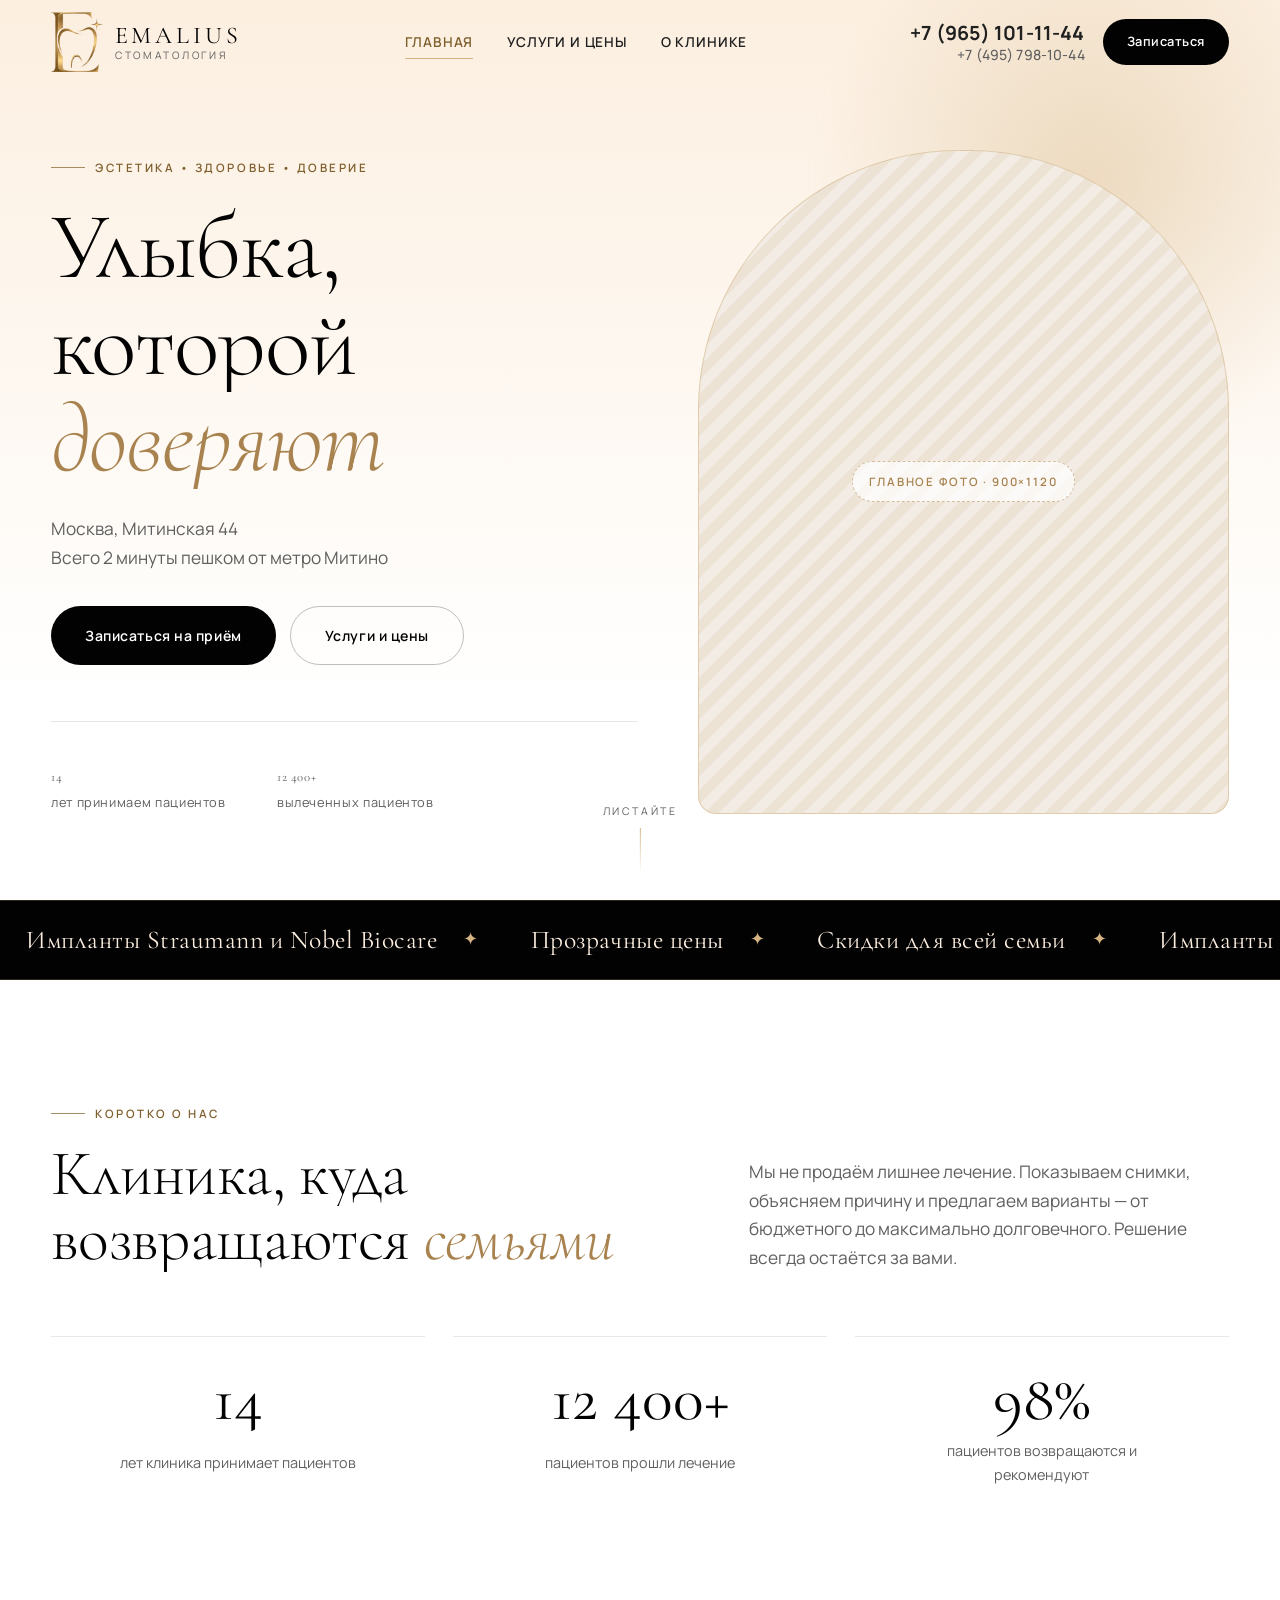
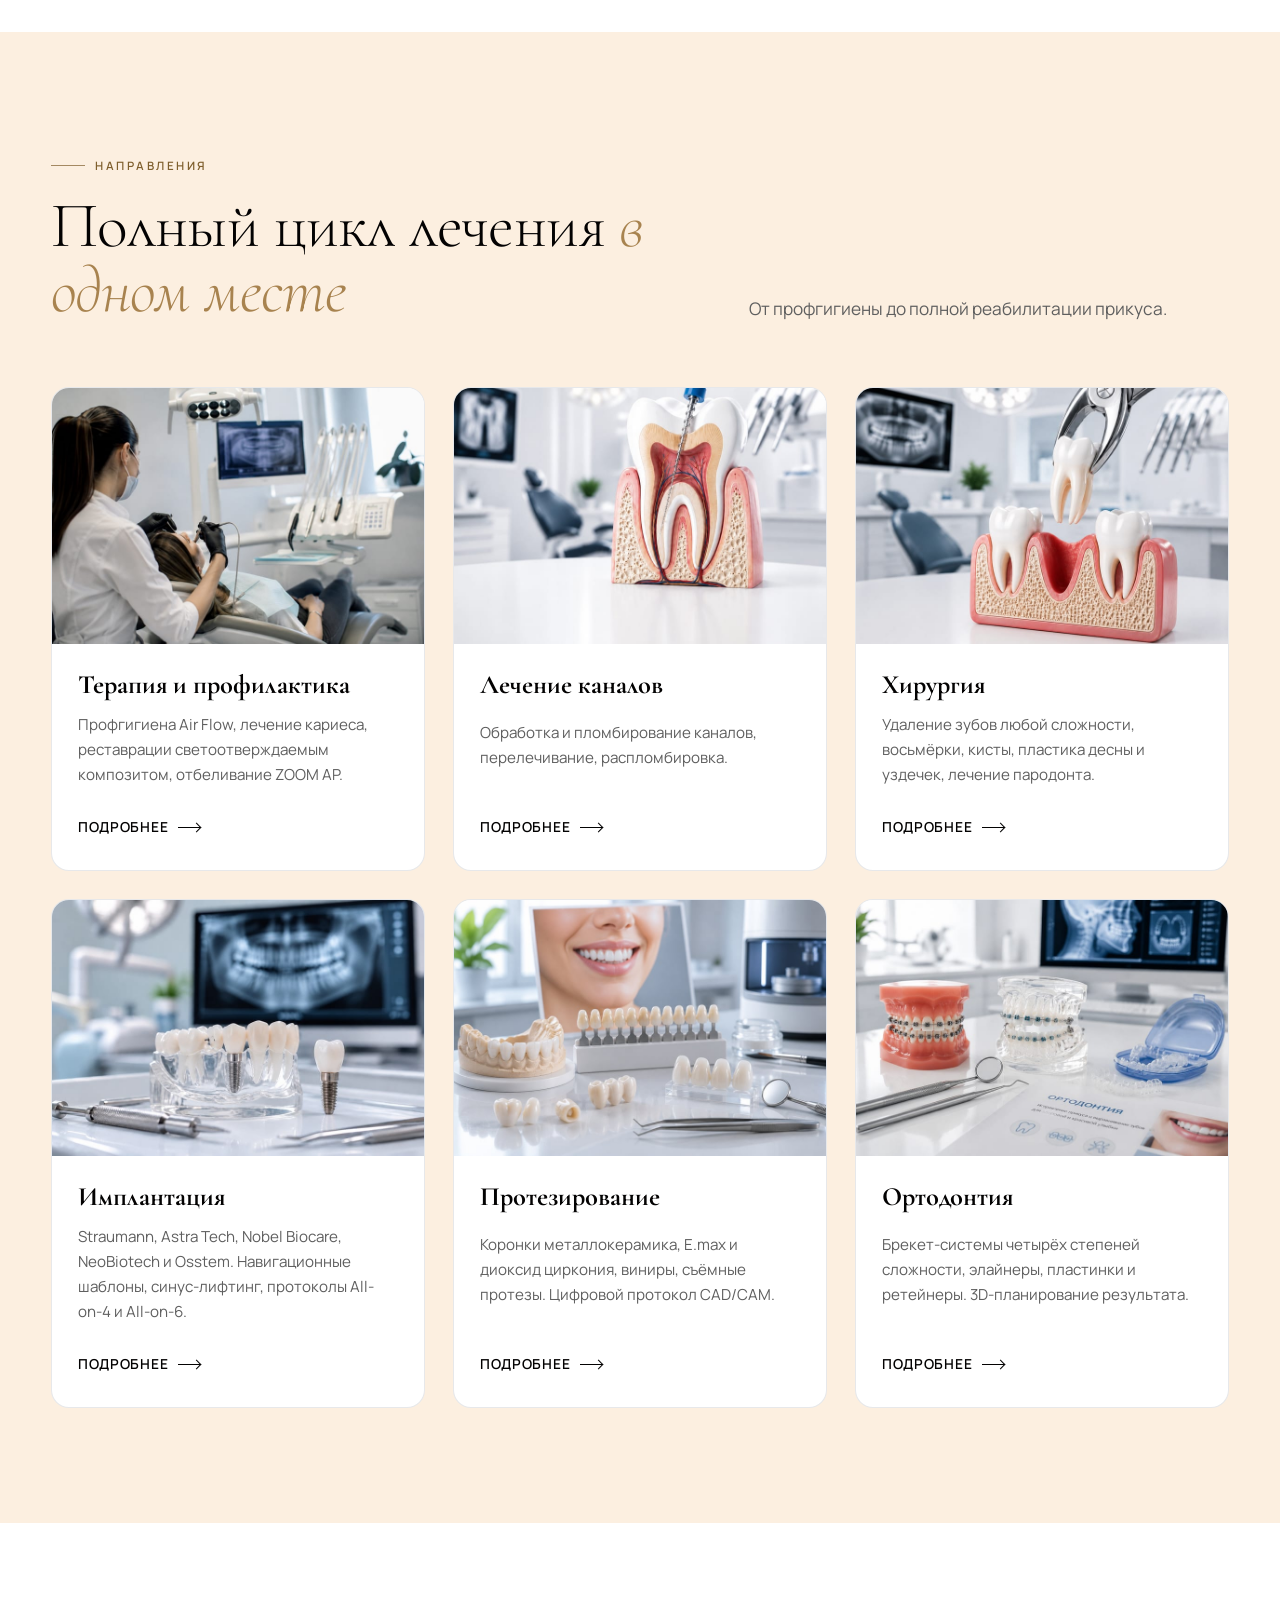
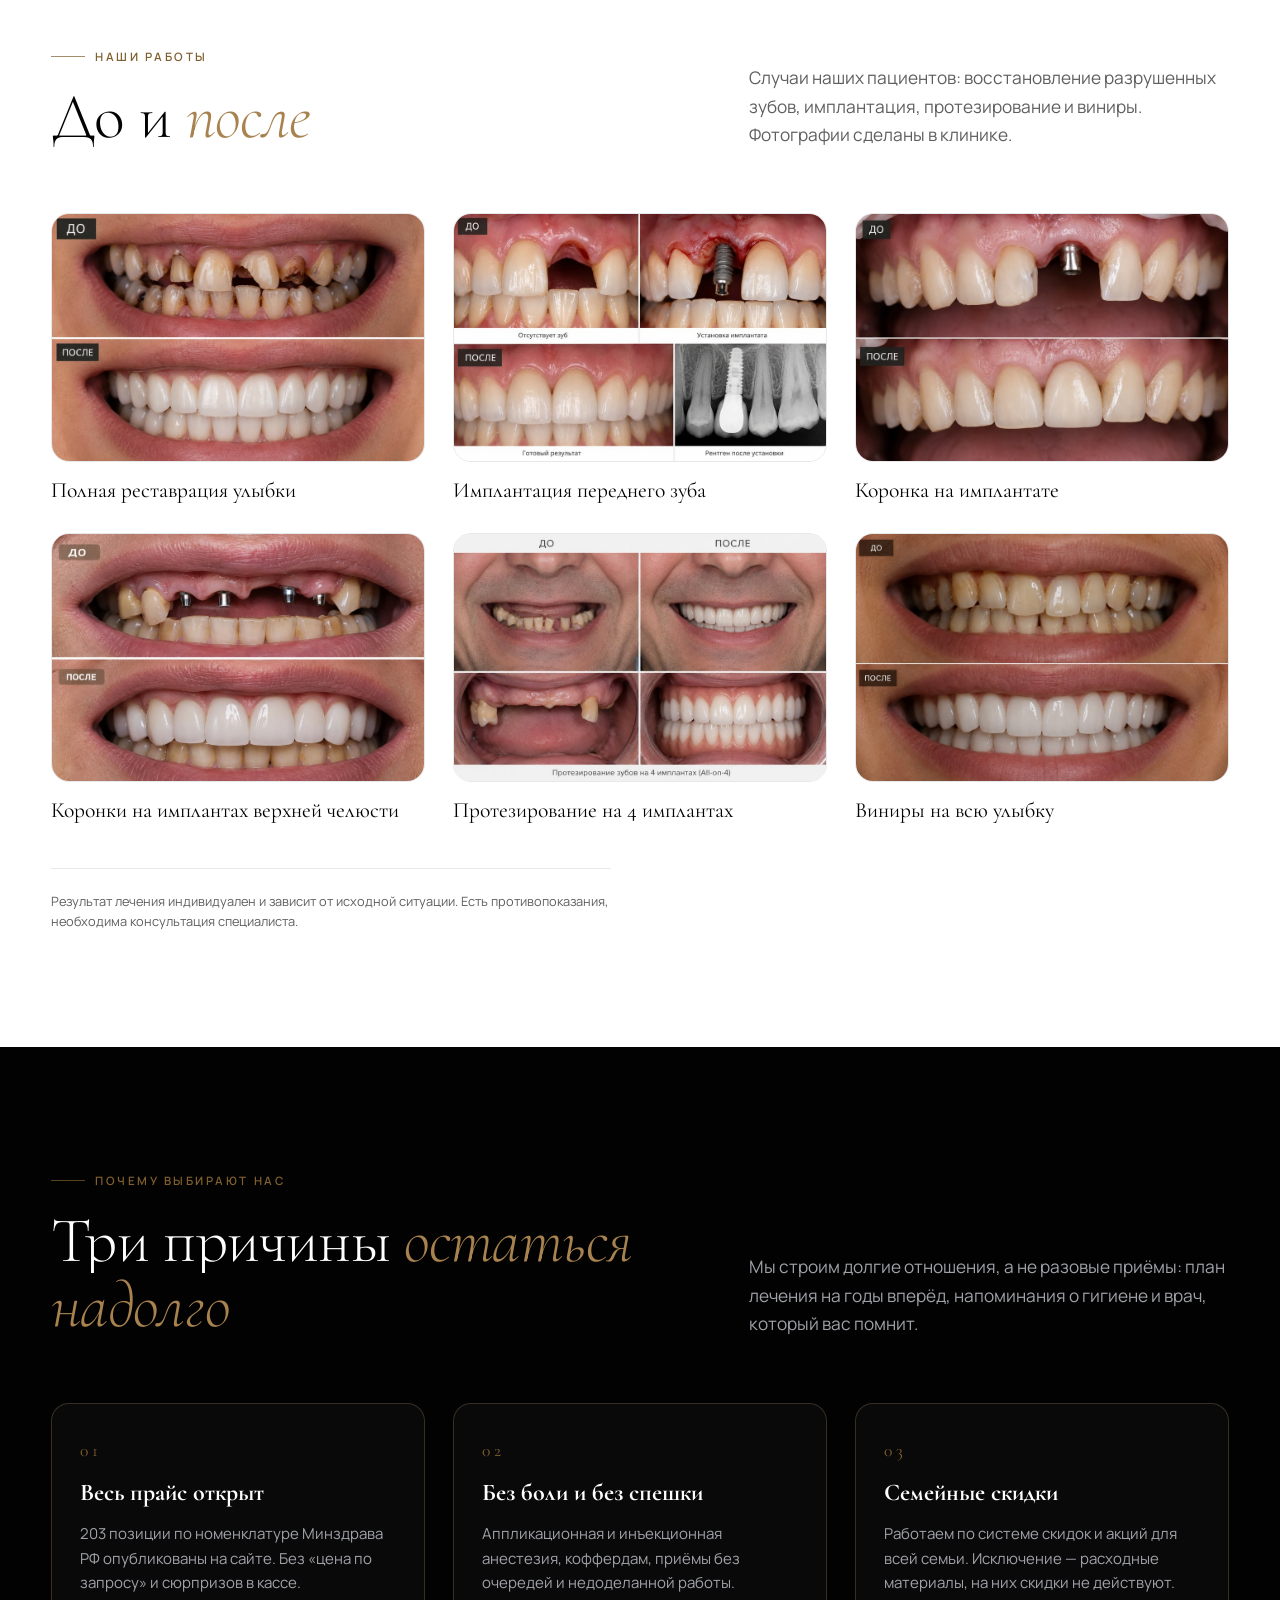
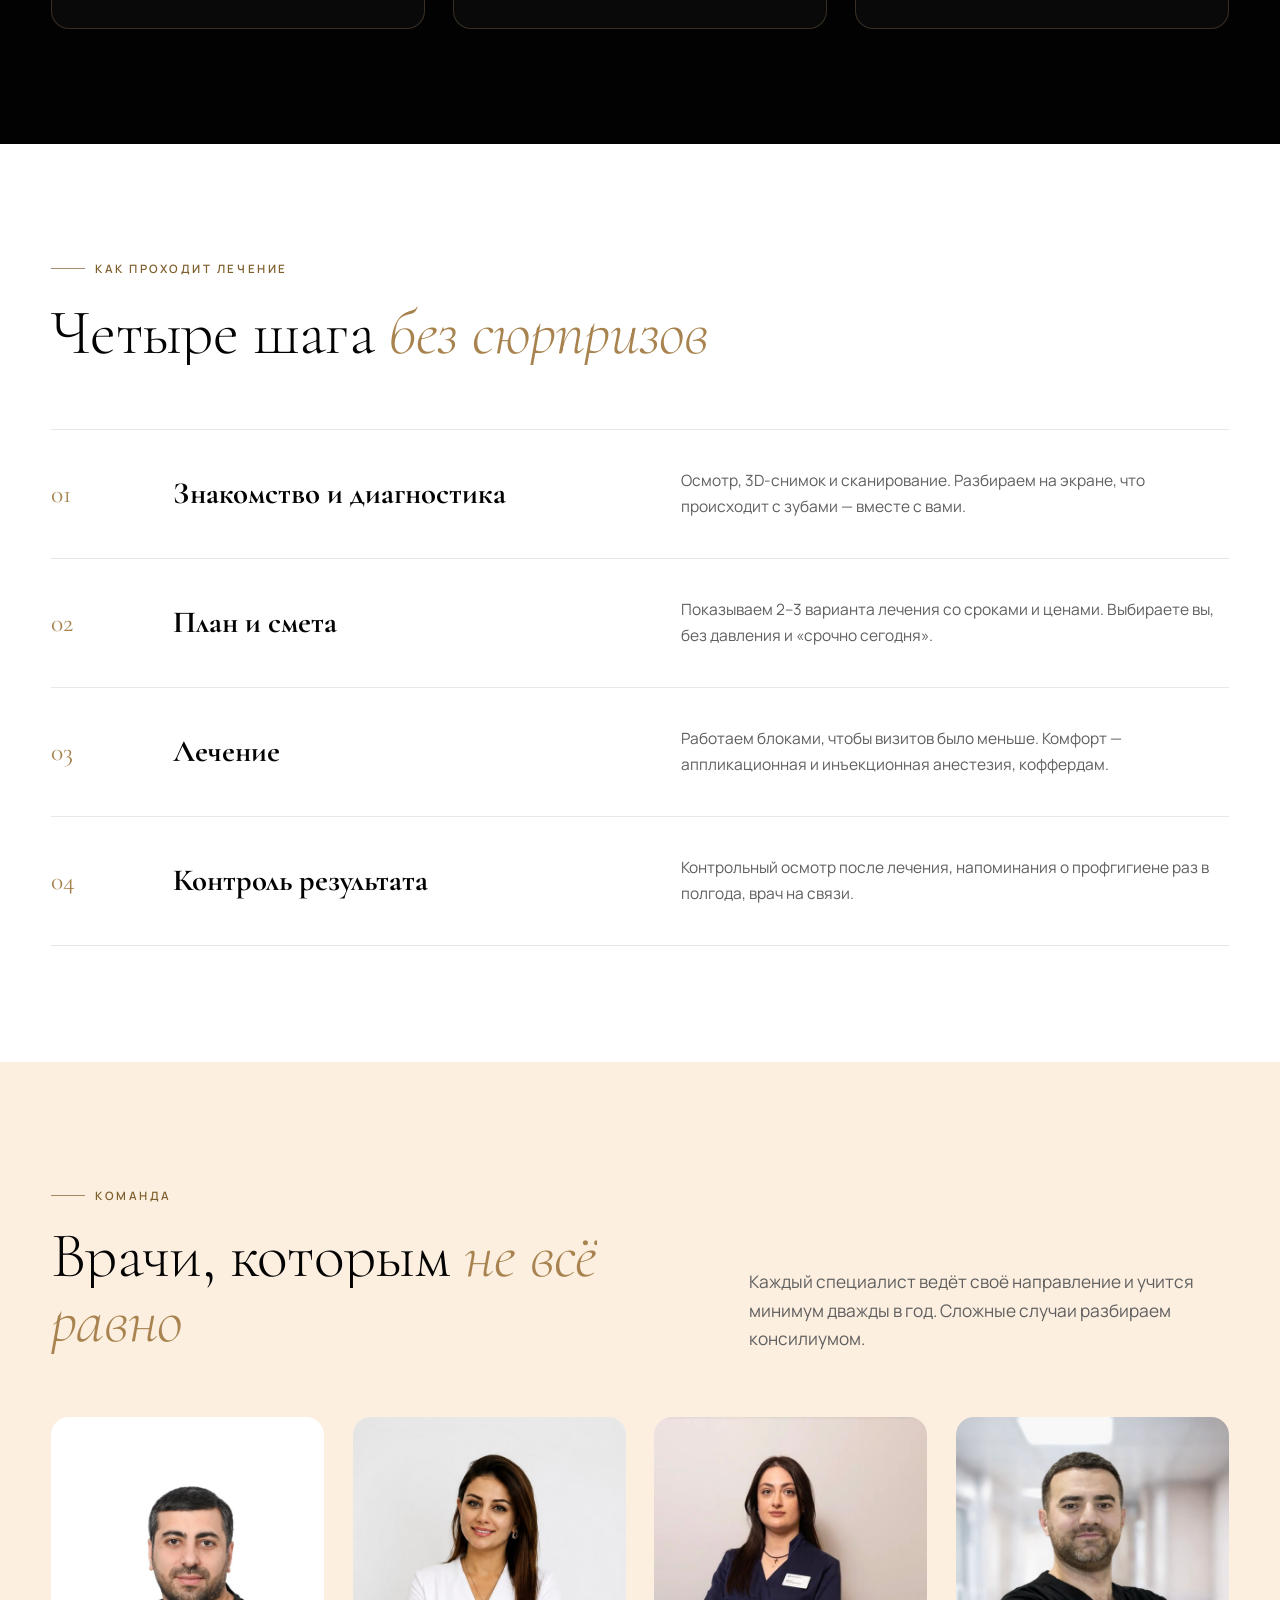
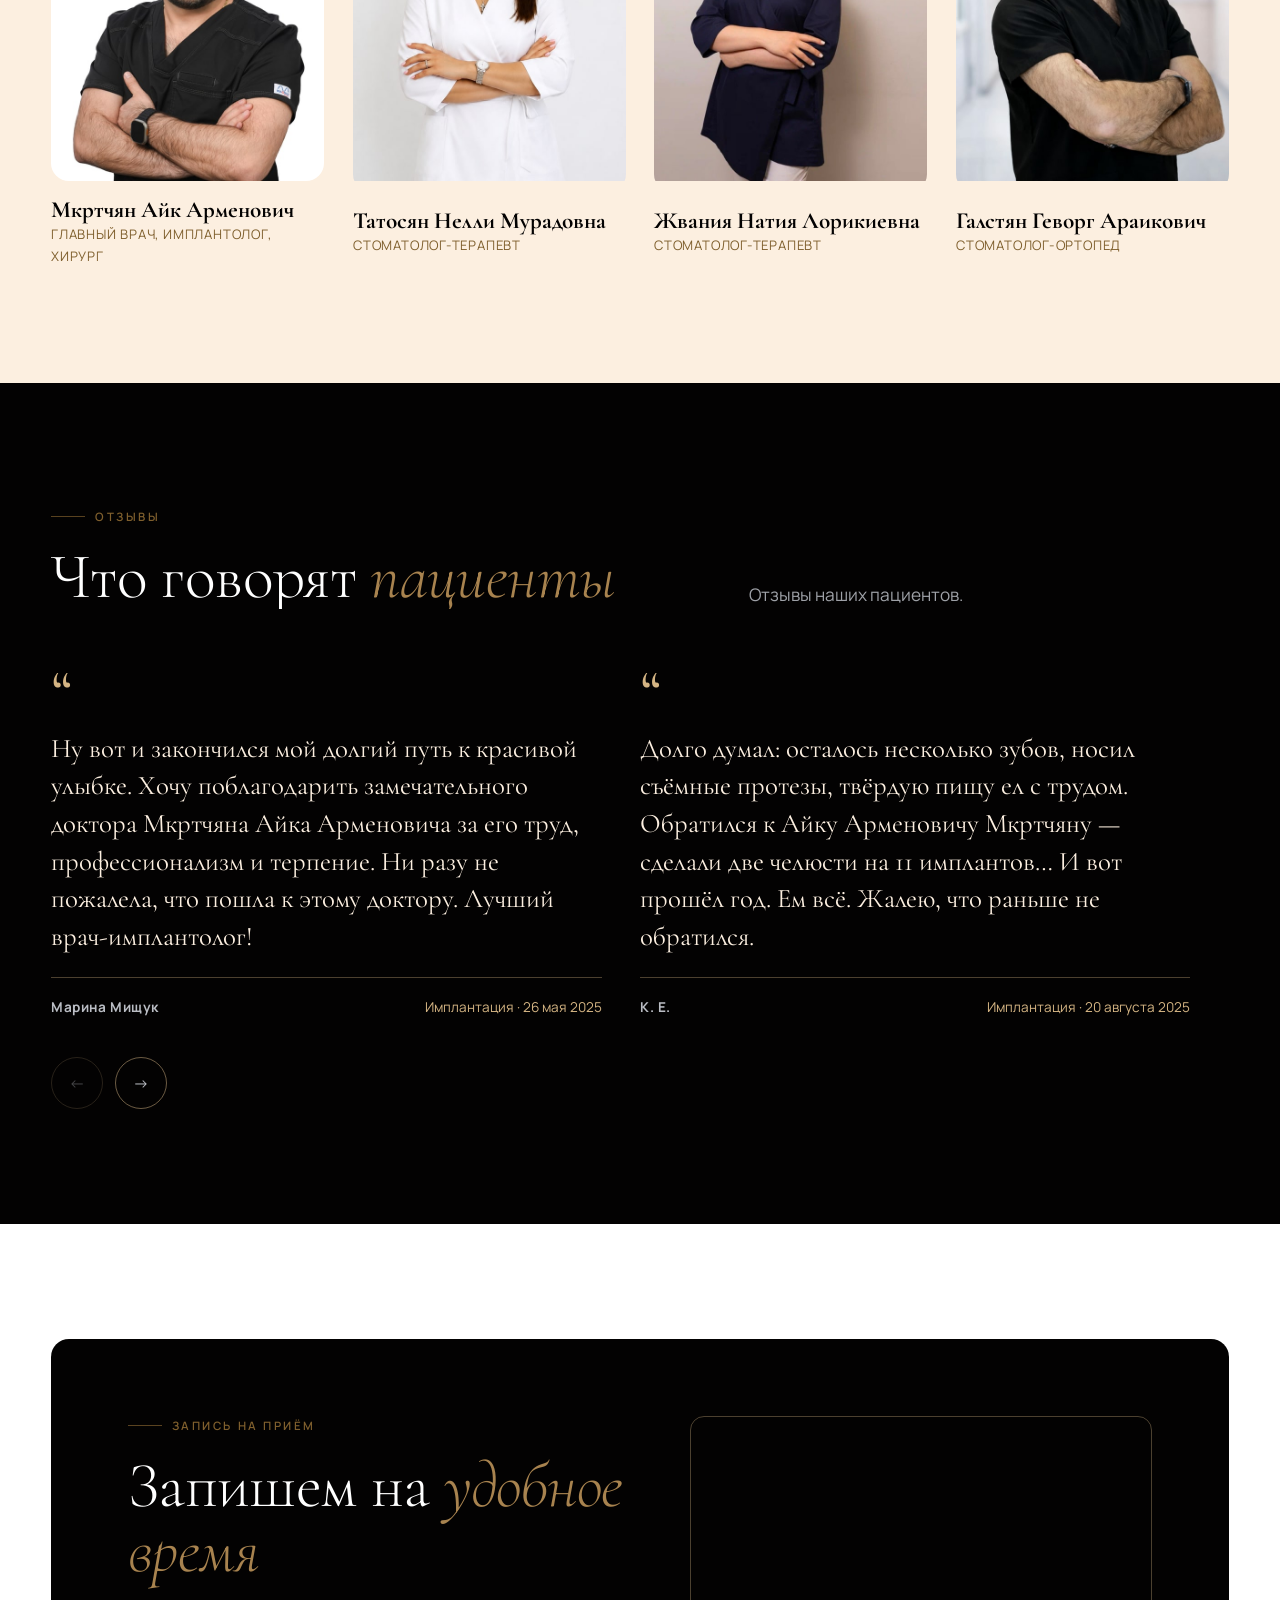
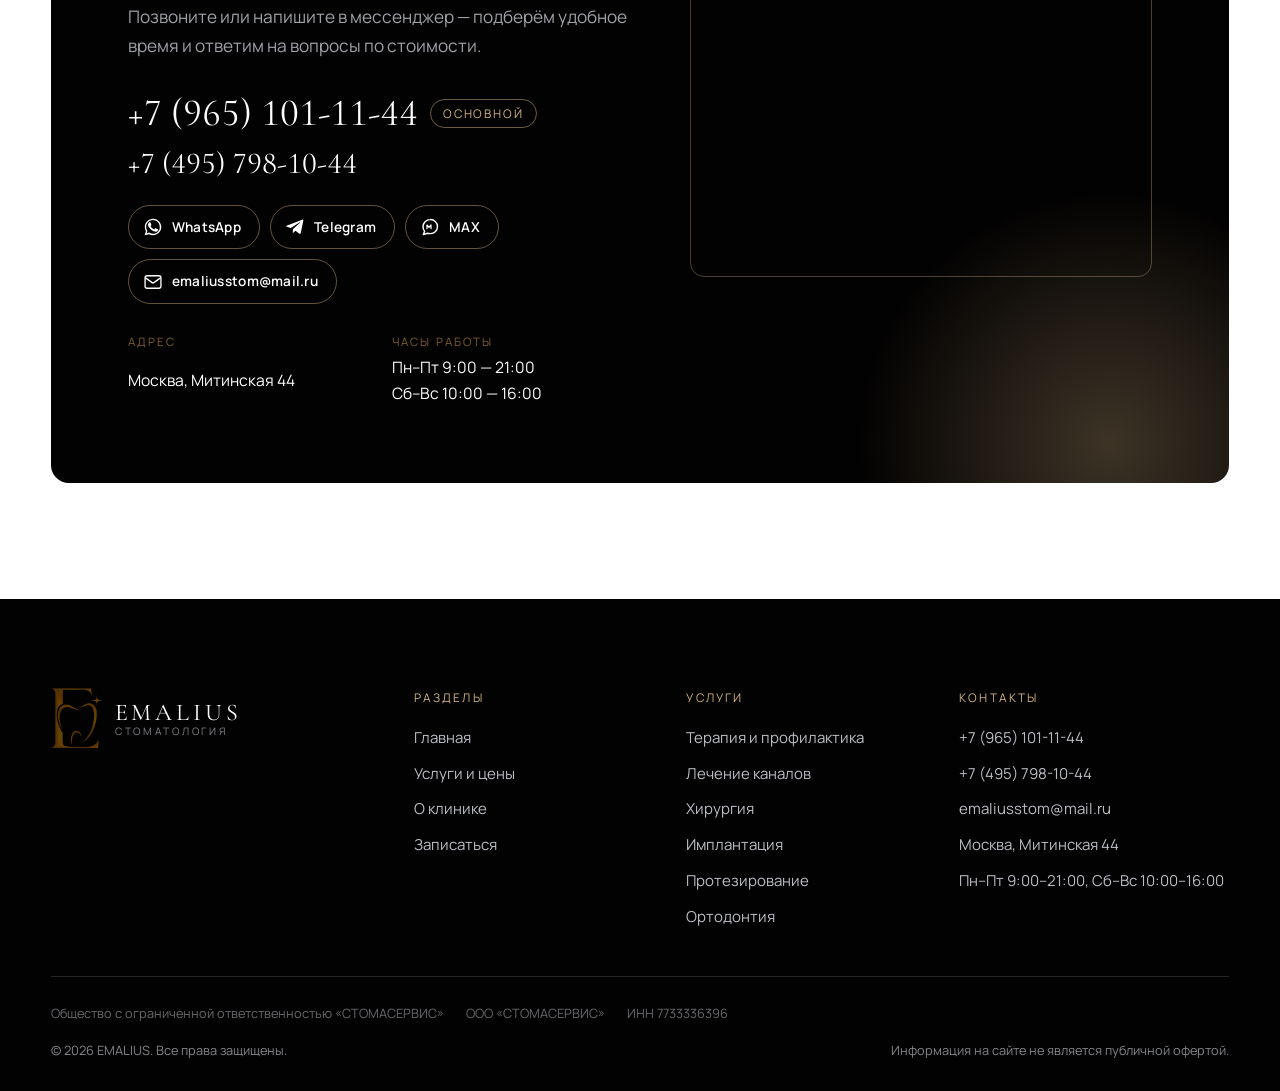
==== index.html @ 1e19e0cd "Адреса без .html, локальный запуск сохранён Co-Authored-By: Claude Opus 5 (1M context) <noreply@anth" ====
<!DOCTYPE html>
<html lang="ru">
  <head>
    <meta charset="UTF-8" />
    <meta name="viewport" content="width=device-width, initial-scale=1" />
    <title>EMALIUS — стоматология в Москве | лечение, имплантация, брекеты</title>
    <meta
      name="description"
      content="EMALIUS (Эмалиус) — стоматология полного цикла в Москве: лечение кариеса и каналов, имплантация Straumann, Astra Tech и Nobel Biocare, протезирование, брекеты и элайнеры. Фиксированная смета. Запись по телефону +7 (965) 101-11-44."
    />
    <link rel="canonical" href="https://emalius.com/" />
    <meta name="robots" content="index, follow, max-image-preview:large" />

    <meta property="og:type" content="website" />
    <meta property="og:site_name" content="EMALIUS" />
    <meta property="og:title" content="EMALIUS — стоматология в Москве" />
    <meta
      property="og:description"
      content="Стоматология полного цикла: лечение зубов, имплантация, протезирование, брекеты и элайнеры. Прозрачный прайс и фиксированная смета."
    />
    <meta property="og:url" content="https://emalius.com/" />
    <meta property="og:image" content="https://emalius.com/assets/img/og-cover.jpg" />
    <meta property="og:locale" content="ru_RU" />
    <meta name="twitter:card" content="summary_large_image" />

    <link rel="icon" type="image/png" sizes="32x32" href="assets/img/favicon-32.png" />
    <link rel="icon" type="image/png" sizes="512x512" href="assets/img/favicon-512.png" />
    <link rel="apple-touch-icon" href="assets/img/apple-touch-icon.png" />
    <link rel="preconnect" href="https://fonts.googleapis.com" />
    <link rel="preconnect" href="https://fonts.gstatic.com" crossorigin />
    <link
      href="https://fonts.googleapis.com/css2?family=Cormorant+Garamond:ital,wght@0,300;0,400;0,500;1,300;1,400&family=Manrope:wght@400;500;600;700;800&display=swap"
      rel="stylesheet"
    />
    <link rel="stylesheet" href="assets/css/style.css" />

    <!-- Микроразметка организации: помогает Google показать бренд,
         адрес, телефон и часы работы прямо в выдаче -->
    <script type="application/ld+json">
      {
        "@context": "https://schema.org",
        "@type": "Dentist",
        "@id": "https://emalius.com/#clinic",
        "name": "EMALIUS",
        "legalName": "Общество с ограниченной ответственностью \"СТОМАСЕРВИС\"",
        "taxID": "7733336396",
        "alternateName": [
          "Эмалиус",
          "Emalius",
          "Стоматология Эмалиус",
          "EMALIUS стоматология",
          "Эмалиус на Митинской"
        ],
        "description": "Стоматология полного цикла в Москве: терапия и профилактика, лечение каналов, хирургия, имплантация, протезирование и ортодонтия.",
        "url": "https://emalius.com/",
        "logo": "https://emalius.com/assets/img/logo.png",
        "image": "https://emalius.com/assets/img/og-cover.jpg",
        "telephone": ["+79651011144", "+74957981044"],
        "email": "emaliusstom@mail.ru",
        "priceRange": "₽₽",
        "currenciesAccepted": "RUB",
        "paymentAccepted": "Наличные, банковская карта, рассрочка",
        "address": {
          "@type": "PostalAddress",
          "streetAddress": "Митинская улица, 44",
          "addressLocality": "Москва",
          "postalCode": "125430",
          "addressCountry": "RU"
        },
        "geo": {
          "@type": "GeoCoordinates",
          "latitude": "55.848617",
          "longitude": "37.357344"
        },
        "openingHoursSpecification": [
          {
            "@type": "OpeningHoursSpecification",
            "dayOfWeek": ["Monday", "Tuesday", "Wednesday", "Thursday", "Friday"],
            "opens": "09:00",
            "closes": "21:00"
          },
          {
            "@type": "OpeningHoursSpecification",
            "dayOfWeek": ["Saturday", "Sunday"],
            "opens": "10:00",
            "closes": "16:00"
          }
        ],
        "medicalSpecialty": "Dentistry",
        "availableService": [
          { "@type": "MedicalProcedure", "name": "Профессиональная гигиена и отбеливание ZOOM AP" },
          { "@type": "MedicalProcedure", "name": "Лечение кариеса и реставрация зубов" },
          { "@type": "MedicalProcedure", "name": "Лечение и перелечивание каналов" },
          { "@type": "MedicalProcedure", "name": "Удаление зубов и хирургия полости рта" },
          { "@type": "MedicalProcedure", "name": "Имплантация зубов, All-on-4 и All-on-6" },
          { "@type": "MedicalProcedure", "name": "Протезирование: коронки, виниры, съёмные протезы" },
          { "@type": "MedicalProcedure", "name": "Брекет-системы и элайнеры" }
        ]
      }
    </script>

    <script type="application/ld+json">
      {
        "@context": "https://schema.org",
        "@type": "WebSite",
        "@id": "https://emalius.com/#website",
        "url": "https://emalius.com/",
        "name": "EMALIUS",
        "inLanguage": "ru-RU",
        "publisher": { "@id": "https://emalius.com/#clinic" }
      }
    </script>
  </head>

  <body data-page="home">
    <!-- ЗАНАВЕС ПРИ ЗАГРУЗКЕ -->
    <div class="curtain">
      <!-- ПЛЕЙСХОЛДЕР: название клиники -->
      <div class="curtain__logo">
        <img src="assets/img/logo-mark.png" alt="" width="394" height="459" />
        <span data-field="clinic-name">EMALIUS</span>
      </div>
    </div>

    <!-- ================= ШАПКА ================= -->
    <header class="header">
      <div class="container header__inner">
        <a href="./" class="logo" aria-label="EMALIUS — стоматология, на главную">
          <span class="logo__mark"><img src="assets/img/logo-mark.png" alt="" width="394" height="420" /></span>
          <span class="logo__text">
            <span class="logo__name" data-field="clinic-name">EMALIUS</span>
            <span class="logo__sub">стоматология</span>
          </span>
        </a>

        <nav class="nav">
          <a class="nav__link" data-nav="home" href="./">Главная</a>
          <a class="nav__link" data-nav="services" href="services">Услуги и цены</a>
          <a class="nav__link" data-nav="contacts" href="contacts">О клинике</a>
        </nav>

        <div class="header__side">
          <!-- ПЛЕЙСХОЛДЕР: телефон -->
          <div class="header__phones">
            <a class="header__phone" data-field="phone" href="tel:+79651011144">+7 (965) 101-11-44</a>
            <a class="header__phone header__phone--second" data-field="phone-2" href="tel:+74957981044">+7 (495) 798-10-44</a>
          </div>
          <a class="btn btn--sm header__cta" href="#zapis">Записаться</a>
          <button class="burger" aria-label="Меню" aria-expanded="false">
            <span></span><span></span><span></span>
          </button>
        </div>
      </div>
    </header>

    <!-- ================= МОБИЛЬНОЕ МЕНЮ ================= -->
    <div class="menu">
      <ul class="menu__list">
        <li class="menu__item"><a class="menu__link" href="./">Главная</a></li>
        <li class="menu__item"><a class="menu__link" href="services">Услуги и цены</a></li>
        <li class="menu__item"><a class="menu__link" href="contacts">О клинике</a></li>
      </ul>
      <div class="menu__foot">
        <a class="btn btn--gold menu__cta" href="#zapis">Записаться на приём</a>
        <a data-field="phone" href="tel:+79651011144">+7 (965) 101-11-44</a>
        <a data-field="phone-2" href="tel:+74957981044">+7 (495) 798-10-44</a>
        <span data-field="address">Москва, Митинская 44</span>
        <span data-field="hours">Пн–Пт 9:00–21:00, Сб–Вс 10:00–16:00</span>
      </div>
    </div>

    <main>
      <!-- ================= HERO ================= -->
      <section class="hero">
        <div class="hero__glow" data-parallax="0.06"></div>
        <div class="container hero__grid">
          <div class="hero__content">
            <span class="eyebrow" data-anim="up">Эстетика • Здоровье • Доверие</span>

            <h1 class="display d-1 hero__title" data-anim="up" data-split>
              Улыбка, которой <em>доверяют</em>
            </h1>

            <p class="lead" data-anim="up" style="--delay: 0.12s">
              Москва, Митинская 44<br />
              Всего 2 минуты пешком от метро Митино
            </p>

            <div class="hero__actions" data-anim="up" style="--delay: 0.2s">
              <a class="btn" href="#zapis">Записаться на приём</a>
              <a class="btn btn--ghost" href="services">Услуги и цены</a>
            </div>

            <!-- ПЛЕЙСХОЛДЕРЫ: цифры не подтверждены клиникой, заменить на реальные -->
            <div class="hero__facts" data-anim="up" style="--delay: 0.28s">
              <div class="hero__fact">
                <b><span data-field="stat-years" data-count="14">0</span></b>
                <span>лет принимаем пациентов</span>
              </div>
              <div class="hero__fact">
                <b><span data-field="stat-patients" data-count="12400" data-count-suffix="+">0</span></b>
                <span>вылеченных пациентов</span>
              </div>
            </div>
          </div>

          <div class="hero__media" data-anim="zoom" style="--delay: 0.15s">
            <!-- ПЛЕЙСХОЛДЕР: главное фото (интерьер клиники / врач) -->
            <div class="ph" data-ph="Главное фото · 900×1120"></div>

          </div>
        </div>

        <span class="scroll-hint">листайте</span>
      </section>

      <!-- ================= БЕГУЩАЯ СТРОКА ================= -->
      <div class="marquee" aria-hidden="true">
        <div class="marquee__track">
          <span class="marquee__item">Импланты Straumann и Nobel Biocare</span>
          <span class="marquee__item">Прозрачные цены</span>
          <span class="marquee__item">Скидки для всей семьи</span>
          <span class="marquee__item">Импланты Straumann и Nobel Biocare</span>
          <span class="marquee__item">Прозрачные цены</span>
          <span class="marquee__item">Скидки для всей семьи</span>
        </div>
      </div>

      <!-- ================= О КЛИНИКЕ КОРОТКО ================= -->
      <section class="section">
        <div class="container">
          <div class="section__head section__head--split">
            <div>
              <span class="eyebrow" data-anim="up">Коротко о нас</span>
              <h2 class="display d-2" data-anim="up" data-split style="margin-top: 18px">
                Клиника, куда возвращаются <em>семьями</em>
              </h2>
            </div>
            <p class="lead" data-anim="up" style="--delay: 0.1s">
              Мы не продаём лишнее лечение. Показываем снимки, объясняем причину
              и предлагаем варианты — от бюджетного до максимально долговечного.
              Решение всегда остаётся за вами.
            </p>
          </div>

          <!-- ПЛЕЙСХОЛДЕРЫ: цифры не подтверждены клиникой, заменить на реальные -->

          <div class="grid grid--3 stats--center">
            <div class="stat" data-anim="up">
              <span class="stat__num"><span data-count="14">0</span></span>
              <span class="stat__label">лет клиника принимает пациентов</span>
            </div>
            <div class="stat" data-anim="up" style="--delay: 0.08s">
              <span class="stat__num"><span data-count="12400" data-count-suffix="+">0</span></span>
              <span class="stat__label">пациентов прошли лечение</span>
            </div>
            <div class="stat" data-anim="up" style="--delay: 0.16s">
              <span class="stat__num"><span data-count="98" data-count-suffix="%">0</span></span>
              <span class="stat__label">пациентов возвращаются и рекомендуют</span>
            </div>
          </div>
        </div>
      </section>

      <!-- ================= УСЛУГИ ================= -->
      <section class="section section--cream" id="uslugi">
        <div class="container">
          <div class="section__head section__head--split">
            <div>
              <span class="eyebrow" data-anim="up">Направления</span>
              <h2 class="display d-2" data-anim="up" data-split style="margin-top: 18px">
                Полный цикл лечения <em>в одном месте</em>
              </h2>
            </div>
            <p class="lead" data-anim="up">
              От профгигиены до полной реабилитации прикуса.
            </p>
          </div>

          <div class="grid grid--3">
            <!-- Карточка 1 -->
            <article class="card" data-anim="up">
              <div class="card__media">
                <!-- ПЛЕЙСХОЛДЕР: фото услуги -->
                <img src="assets/img/services/therapy-card.jpg" alt="Врач лечит зуб пациентке в кресле, на экране панорамный снимок" width="800" height="550" loading="lazy" />
              </div>
              <div class="card__body">
                <h3 class="card__title">Терапия и профилактика</h3>
                <p class="card__text">
                  Профгигиена Air Flow, лечение кариеса, реставрации
                  светоотверждаемым композитом, отбеливание ZOOM AP.
                </p>
                <div class="card__foot">
                  <a class="arrow-link" href="services#therapy">Подробнее <i></i></a>
                </div>
              </div>
            </article>

            <!-- Карточка 2 -->
            <article class="card" data-anim="up" style="--delay: 0.08s">
              <div class="card__media">
                <img src="assets/img/services/endo-card.jpg" alt="Эндодонтический инструмент в корневом канале зуба — модель в разрезе" width="800" height="550" loading="lazy" />
              </div>
              <div class="card__body">
                <h3 class="card__title">Лечение каналов</h3>
                <p class="card__text">
                  Обработка и пломбирование каналов,
                  перелечивание, распломбировка.
                </p>
                <div class="card__foot">
                  <a class="arrow-link" href="services#endo">Подробнее <i></i></a>
                </div>
              </div>
            </article>

            <!-- Карточка 3 -->
            <article class="card" data-anim="up" style="--delay: 0.16s">
              <div class="card__media">
                <img src="assets/img/services/surgery-card.jpg" alt="Удаление зуба щипцами — анатомическая модель челюсти" width="800" height="550" loading="lazy" />
              </div>
              <div class="card__body">
                <h3 class="card__title">Хирургия</h3>
                <p class="card__text">
                  Удаление зубов любой сложности, восьмёрки, кисты, пластика
                  десны и уздечек, лечение пародонта.
                </p>
                <div class="card__foot">
                  <a class="arrow-link" href="services#surgery">Подробнее <i></i></a>
                </div>
              </div>
            </article>

            <!-- Карточка 4 -->
            <article class="card" data-anim="up">
              <div class="card__media">
                <img src="assets/img/services/implants-card.jpg" alt="Дентальный имплантат с коронкой и прозрачная модель челюсти" width="800" height="550" loading="lazy" />
              </div>
              <div class="card__body">
                <h3 class="card__title">Имплантация</h3>
                <p class="card__text">
                  Straumann, Astra Tech, Nobel Biocare, NeoBiotech и Osstem. Навигационные
                  шаблоны, синус-лифтинг, протоколы All-on-4 и All-on-6.
                </p>
                <div class="card__foot">
                  <a class="arrow-link" href="services#implants">Подробнее <i></i></a>
                </div>
              </div>
            </article>

            <!-- Карточка 5 -->
            <article class="card" data-anim="up" style="--delay: 0.08s">
              <div class="card__media">
                <img src="assets/img/services/prosthetics-card.jpg" alt="Виниры, коронки и шкала подбора оттенка зубов" width="800" height="550" loading="lazy" />
              </div>
              <div class="card__body">
                <h3 class="card__title">Протезирование</h3>
                <p class="card__text">
                  Коронки металлокерамика, E.max и диоксид циркония, виниры,
                  съёмные протезы. Цифровой протокол CAD/CAM.
                </p>
                <div class="card__foot">
                  <a class="arrow-link" href="services#prosthetics">Подробнее <i></i></a>
                </div>
              </div>
            </article>

            <!-- Карточка 6 -->
            <article class="card" data-anim="up" style="--delay: 0.16s">
              <div class="card__media">
                <img src="assets/img/services/orthodontics-card.jpg" alt="Брекет-системы и прозрачные элайнеры на моделях челюстей" width="800" height="550" loading="lazy" />
              </div>
              <div class="card__body">
                <h3 class="card__title">Ортодонтия</h3>
                <p class="card__text">
                  Брекет-системы четырёх степеней сложности, элайнеры,
                  пластинки и ретейнеры. 3D-планирование результата.
                </p>
                <div class="card__foot">
                  <a class="arrow-link" href="services#orthodontics">Подробнее <i></i></a>
                </div>
              </div>
            </article>
          </div>
        </div>
      </section>

      <!-- ================= НАШИ РАБОТЫ ================= -->
      <section class="section" id="cases">
        <div class="container">
          <div class="section__head section__head--split">
            <div>
              <span class="eyebrow" data-anim="up">Наши работы</span>
              <h2 class="display d-2" data-anim="up" data-split style="margin-top: 18px">
                До и <em>после</em>
              </h2>
            </div>
            <p class="lead" data-anim="up">
              Случаи наших пациентов: восстановление разрушенных зубов,
              имплантация, протезирование и виниры. Фотографии сделаны
              в клинике.
            </p>
          </div>

          <div class="grid grid--3">
            <figure class="case" data-anim="up">
              <img src="assets/img/cases/smile.jpg" alt="Полная реставрация улыбки: разрушенные зубы до лечения и коронки после" width="900" height="600" loading="lazy" />
              <figcaption class="case__title">Полная реставрация улыбки</figcaption>
            </figure>
            <figure class="case" data-anim="up" style="--delay: 0.08s">
              <img src="assets/img/cases/implant.jpg" alt="Имплантация переднего зуба: отсутствующий зуб, установка имплантата, результат и контрольный снимок" width="900" height="600" loading="lazy" />
              <figcaption class="case__title">Имплантация переднего зуба</figcaption>
            </figure>
            <figure class="case" data-anim="up" style="--delay: 0.16s">
              <img src="assets/img/cases/crown.jpg" alt="Коронка на имплантате: абатмент до и установленная коронка после" width="900" height="600" loading="lazy" />
              <figcaption class="case__title">Коронка на имплантате</figcaption>
            </figure>
            <figure class="case" data-anim="up" style="--delay: 0.24s">
              <img src="assets/img/cases/bridge.jpg" alt="Абатменты имплантов до протезирования и готовые коронки после" width="900" height="600" loading="lazy" />
              <figcaption class="case__title">Коронки на имплантах верхней челюсти</figcaption>
            </figure>
            <figure class="case" data-anim="up" style="--delay: 0.32s">
              <img src="assets/img/cases/allon4.jpg" alt="Протезирование зубов на 4 имплантах по протоколу All-on-4: до и после" width="900" height="600" loading="lazy" />
              <figcaption class="case__title">Протезирование на 4 имплантах</figcaption>
            </figure>
            <figure class="case" data-anim="up" style="--delay: 0.40s">
              <img src="assets/img/cases/veneers.jpg" alt="Улыбка до установки виниров и после" width="900" height="600" loading="lazy" />
              <figcaption class="case__title">Виниры на всю улыбку</figcaption>
            </figure>
          </div>

          <p class="case__note" data-anim="up">
            Результат лечения индивидуален и зависит от исходной ситуации.
            Есть противопоказания, необходима консультация специалиста.
          </p>
        </div>
      </section>

      <!-- ================= ПОЧЕМУ МЫ ================= -->
      <section class="section section--dark">
        <div class="container">
          <div class="section__head section__head--split">
            <div>
              <span class="eyebrow" data-anim="up">Почему выбирают нас</span>
              <h2 class="display d-2" data-anim="up" data-split style="margin-top: 18px">
                Три причины <em>остаться надолго</em>
              </h2>
            </div>
            <p class="lead" data-anim="up">
              Мы строим долгие отношения, а не разовые приёмы: план лечения на
              годы вперёд, напоминания о гигиене и врач, который вас помнит.
            </p>
          </div>

          <div class="grid grid--3">
            <div class="feature" data-anim="up">
              <span class="feature__num">01</span>
              <h3 class="feature__title">Весь прайс открыт</h3>
              <p class="feature__text">
                203 позиции по номенклатуре Минздрава РФ опубликованы на сайте.
                Без «цена по запросу» и сюрпризов в кассе.
              </p>
            </div>
            <div class="feature" data-anim="up" style="--delay: 0.08s">
              <span class="feature__num">02</span>
              <h3 class="feature__title">Без боли и без спешки</h3>
              <p class="feature__text">
                Аппликационная и инъекционная анестезия, коффердам, приёмы без
                очередей и недоделанной работы.
              </p>
            </div>
            <div class="feature" data-anim="up" style="--delay: 0.16s">
              <span class="feature__num">03</span>
              <h3 class="feature__title">Семейные скидки</h3>
              <p class="feature__text">
                Работаем по системе скидок и акций для всей семьи. Исключение —
                расходные материалы, на них скидки не действуют.
              </p>
            </div>
          </div>
        </div>
      </section>

      <!-- ================= ЭТАПЫ ================= -->
      <section class="section">
        <div class="container">
          <div class="section__head">
            <span class="eyebrow" data-anim="up">Как проходит лечение</span>
            <h2 class="display d-2" data-anim="up" data-split>
              Четыре шага <em>без сюрпризов</em>
            </h2>
          </div>

          <div class="steps">
            <div class="step" data-anim="up">
              <span class="step__num">01</span>
              <h3 class="step__title">Знакомство и диагностика</h3>
              <p class="step__text">
                Осмотр, 3D-снимок и сканирование. Разбираем на экране, что
                происходит с зубами — вместе с вами.
              </p>
            </div>
            <div class="step" data-anim="up" style="--delay: 0.06s">
              <span class="step__num">02</span>
              <h3 class="step__title">План и смета</h3>
              <p class="step__text">
                Показываем 2–3 варианта лечения со сроками и ценами. Выбираете
                вы, без давления и «срочно сегодня».
              </p>
            </div>
            <div class="step" data-anim="up" style="--delay: 0.12s">
              <span class="step__num">03</span>
              <h3 class="step__title">Лечение</h3>
              <p class="step__text">
                Работаем блоками, чтобы визитов было меньше. Комфорт —
                аппликационная и инъекционная анестезия, коффердам.
              </p>
            </div>
            <div class="step" data-anim="up" style="--delay: 0.18s">
              <span class="step__num">04</span>
              <h3 class="step__title">Контроль результата</h3>
              <p class="step__text">
                Контрольный осмотр после лечения, напоминания о профгигиене раз в
                полгода, врач на связи.
              </p>
            </div>
          </div>
        </div>
      </section>

      <!-- ================= ВРАЧИ ================= -->
      <section class="section section--cream">
        <div class="container">
          <div class="section__head section__head--split">
            <div>
              <span class="eyebrow" data-anim="up">Команда</span>
              <h2 class="display d-2" data-anim="up" data-split style="margin-top: 18px">
                Врачи, которым <em>не всё равно</em>
              </h2>
            </div>
            <p class="lead" data-anim="up">
              Каждый специалист ведёт своё направление и учится минимум дважды в
              год. Сложные случаи разбираем консилиумом.
            </p>
          </div>

          <div class="grid grid--4">
            <article class="doctor" data-anim="up">
              <div class="doctor__media">
                <!-- ПЛЕЙСХОЛДЕР: фото врача -->
                <img src="assets/img/doctors/head.jpg" alt="Мкртчян Айк Арменович — главный врач клиники EMALIUS, имплантолог, хирург" width="600" height="800" loading="lazy" />
              </div>
              <div>
                <h3 class="doctor__name" data-field="doctor-name">Мкртчян Айк Арменович</h3>
                <p class="doctor__role">Главный врач, имплантолог, хирург</p>
              </div>
            </article>

            <article class="doctor" data-anim="up" style="--delay: 0.08s">
              <div class="doctor__media">
                <img src="assets/img/doctors/tatosyan.jpg" alt="Татосян Нелли Мурадовна — стоматолог-терапевт клиники EMALIUS" width="600" height="800" loading="lazy" />
              </div>
              <div>
                <h3 class="doctor__name" data-field="doctor-name">Татосян Нелли Мурадовна</h3>
                <p class="doctor__role">Стоматолог-терапевт</p>
              </div>
            </article>

            <article class="doctor" data-anim="up" style="--delay: 0.16s">
              <div class="doctor__media">
                <img src="assets/img/doctors/zhvania.jpg" alt="Жвания Натия Лорикиевна — стоматолог-терапевт клиники EMALIUS" width="600" height="800" loading="lazy" />
              </div>
              <div>
                <h3 class="doctor__name" data-field="doctor-name">Жвания Натия Лорикиевна</h3>
                <p class="doctor__role">Стоматолог-терапевт</p>
              </div>
            </article>

            <article class="doctor" data-anim="up" style="--delay: 0.24s">
              <div class="doctor__media">
                <img src="assets/img/doctors/galstyan.jpg" alt="Галстян Геворг Араикович — стоматолог-ортопед клиники EMALIUS" width="600" height="800" loading="lazy" />
              </div>
              <div>
                <h3 class="doctor__name" data-field="doctor-name">Галстян Геворг Араикович</h3>
                <p class="doctor__role">Стоматолог-ортопед</p>
              </div>
            </article>
          </div>
        </div>
      </section>

      <!-- ================= ОТЗЫВЫ ================= -->
      <section class="section section--dark">
        <div class="container reviews" data-slider>
          <div class="section__head section__head--split">
            <div>
              <span class="eyebrow" data-anim="up">Отзывы</span>
              <h2 class="display d-2" data-anim="up" data-split style="margin-top: 18px">
                Что говорят <em>пациенты</em>
              </h2>
            </div>
            <p class="lead" data-anim="up" style="color: rgba(186, 189, 196, 0.85)">
              Отзывы наших пациентов.
            </p>
          </div>

          <div class="reviews__viewport">
            <div class="reviews__track">
                            <blockquote class="review">
                <span class="review__mark">“</span>
                <p class="review__quote">
                  Ну вот и закончился мой долгий путь к красивой улыбке. Хочу поблагодарить замечательного доктора Мкртчяна Айка Арменовича за его труд, профессионализм и терпение. Ни разу не пожалела, что пошла к этому доктору. Лучший врач-имплантолог!
                </p>
                <footer class="review__meta">
                  <span class="review__name" data-field="review-author">Марина Мищук</span>
                  <span class="review__service">Имплантация · 26 мая 2025</span>
                </footer>
              </blockquote>

              <blockquote class="review">
                <span class="review__mark">“</span>
                <p class="review__quote">
                  Долго думал: осталось несколько зубов, носил съёмные протезы, твёрдую пищу ел с трудом. Обратился к Айку Арменовичу Мкртчяну — сделали две челюсти на 11 имплантов… И вот прошёл год. Ем всё. Жалею, что раньше не обратился.
                </p>
                <footer class="review__meta">
                  <span class="review__name" data-field="review-author">К. Е.</span>
                  <span class="review__service">Имплантация · 20 августа 2025</span>
                </footer>
              </blockquote>

              <blockquote class="review">
                <span class="review__mark">“</span>
                <p class="review__quote">
                  Была на приёме у Айка Арменовича, сделал удаление 6-го зуба. Удалил быстро и поставил имплант в этот же приём. Осталась очень довольна. Благодарю за чуткость и хорошее отношение.
                </p>
                <footer class="review__meta">
                  <span class="review__name" data-field="review-author">Лилит Лапоян</span>
                  <span class="review__service">Хирургия и имплантация · 19 июня 2026</span>
                </footer>
              </blockquote>

              <blockquote class="review">
                <span class="review__mark">“</span>
                <p class="review__quote">
                  Удаляла сложный зуб у Айка Арменовича, корни оказались проблемные. Врач предупредил заранее, попросил не переживать. Работал уверенно, без суеты. Во время процедуры боли не было. После заживления осложнений не возникло. Осталась довольна.
                </p>
                <footer class="review__meta">
                  <span class="review__name" data-field="review-author">Диано Сафино</span>
                  <span class="review__service">Хирургия · 6 апреля 2026</span>
                </footer>
              </blockquote>

              <blockquote class="review">
                <span class="review__mark">“</span>
                <p class="review__quote">
                  Обратилась к Айку Арменовичу с острой болью. Приняли в тот же день. После осмотра стало понятно, что зуб не спасти. Удаление прошло быстро. Облегчение почувствовала почти сразу. Спасибо за оперативность.
                </p>
                <footer class="review__meta">
                  <span class="review__name" data-field="review-author">Екатерина Перминова</span>
                  <span class="review__service">Неотложная помощь · 16 марта 2026</span>
                </footer>
              </blockquote>

              <blockquote class="review">
                <span class="review__mark">“</span>
                <p class="review__quote">
                  Обращалась к Айку Арменовичу по поводу коронки после удаления. Всё объяснил на консультации. Никакой спешки не было. Работу выполнил аккуратно. Коронка не мешает. Спасибо за внимательность.
                </p>
                <footer class="review__meta">
                  <span class="review__name" data-field="review-author">Дарина Т.</span>
                  <span class="review__service">Протезирование · 18 мая 2026</span>
                </footer>
              </blockquote>
            </div>
          </div>

          <div class="slider-nav">
            <button class="slider-btn" data-slider-prev aria-label="Предыдущий отзыв">←</button>
            <button class="slider-btn" data-slider-next aria-label="Следующий отзыв">→</button>
          </div>
        </div>
      </section>

      <!-- ================= ЗАПИСЬ ================= -->
      <section class="section" id="zapis">
        <div class="container">
          <div class="cta" data-anim="up">
            <div class="cta__glow"></div>
            <div class="cta__grid">
              <div class="cta__info">
                <span class="eyebrow">Запись на приём</span>
                <h2 class="display d-2" style="margin: 18px 0 20px">
                  Запишем на <em>удобное время</em>
                </h2>
                <p class="lead" style="color: rgba(186, 189, 196, 0.85)">
                  Позвоните или напишите в мессенджер — подберём удобное время
                  и ответим на вопросы по стоимости.
                </p>
                <!-- ПЛЕЙСХОЛДЕРЫ телефонов: data-field="phone | phone-2" -->
                <div class="phones" style="margin-top: 30px">
                  <div class="phone-row">
                    <a class="phone-row__num phone-row__main" data-field="phone" href="tel:+79651011144">+7 (965) 101-11-44</a>
                    <span class="phone-row__note">основной</span>
                  </div>
                  <div class="phone-row">
                    <a class="phone-row__num" data-field="phone-2" href="tel:+74957981044">+7 (495) 798-10-44</a>
                  </div>
                </div>

                <div class="msg-links" style="margin-top: 22px">
                  <a class="msg msg--wa" href="https://wa.me/79651011144" target="_blank" rel="noopener"><svg viewBox="0 0 24 24" fill="currentColor" aria-hidden="true"><path d="M17.47 14.38c-.3-.15-1.76-.87-2.03-.97-.27-.1-.47-.15-.67.15-.2.3-.77.96-.94 1.16-.17.2-.35.22-.65.07-.3-.15-1.26-.46-2.4-1.48-.89-.79-1.49-1.77-1.66-2.07-.17-.3-.02-.46.13-.61.14-.13.3-.35.45-.52.15-.17.2-.3.3-.5.1-.2.05-.37-.02-.52-.08-.15-.67-1.61-.92-2.2-.24-.58-.49-.5-.67-.51h-.57c-.2 0-.52.07-.79.37-.27.3-1.04 1.02-1.04 2.48s1.06 2.88 1.21 3.08c.15.2 2.1 3.2 5.08 4.49.71.3 1.26.49 1.69.63.71.22 1.36.19 1.87.12.57-.09 1.76-.72 2.01-1.41.25-.7.25-1.29.17-1.42-.07-.13-.27-.2-.57-.35Z"/><path d="M12.04 2C6.6 2 2.17 6.43 2.17 11.87c0 1.74.46 3.44 1.32 4.94L2 22l5.33-1.4a9.85 9.85 0 0 0 4.7 1.2h.01c5.44 0 9.87-4.43 9.87-9.87 0-2.64-1.03-5.12-2.9-6.98A9.8 9.8 0 0 0 12.04 2Zm0 18.06c-1.48 0-2.93-.4-4.2-1.15l-.3-.18-3.12.82.83-3.04-.2-.31a8.16 8.16 0 0 1-1.25-4.33c0-4.52 3.68-8.2 8.2-8.2 2.19 0 4.25.86 5.8 2.41a8.14 8.14 0 0 1 2.4 5.8c0 4.52-3.68 8.18-8.16 8.18Z"/></svg> WhatsApp</a>
                  <a class="msg msg--tg" href="https://t.me/+79651011144" target="_blank" rel="noopener"><svg viewBox="0 0 24 24" fill="currentColor" aria-hidden="true"><path d="M21.94 4.6 18.9 19.2c-.23 1.02-.84 1.27-1.7.79l-4.7-3.47-2.27 2.19c-.25.25-.46.46-.94.46l.33-4.78 8.7-7.86c.38-.34-.08-.53-.59-.19l-10.75 6.77-4.63-1.45c-1.01-.31-1.03-1 .21-1.49l18.1-6.98c.84-.31 1.57.19 1.3 1.41Z"/></svg> Telegram</a>
                  <!-- ПЛЕЙСХОЛДЕР: ссылка на профиль в MAX — взять в приложении, «Поделиться профилем» -->
                  <a class="msg msg--max" data-field="social-max" href="https://max.ru/u/f9LHodD0cOLPM-AAYoTVT6dCxGFguzERs83MUSC2OvP_LgZ7sqWv8X8Lqw4" target="_blank" rel="noopener" title="Написать в MAX"><svg viewBox="0 0 24 24" fill="none" stroke="currentColor" stroke-width="1.7" stroke-linecap="round" stroke-linejoin="round" aria-hidden="true"><path d="M21 11.5a8.4 8.4 0 0 1-9 8.4 9.7 9.7 0 0 1-2.9-.4L4 21l1.5-3.9A8.2 8.2 0 0 1 3.6 11.5 8.4 8.4 0 0 1 12 3.1a8.4 8.4 0 0 1 9 8.4Z"/><path d="M8.4 14V9.6l2.4 2.8 2.4-2.8V14" stroke-width="1.5"/></svg> MAX</a>
                  <a class="msg msg--mail" data-field="email" href="mailto:emaliusstom@mail.ru"><svg viewBox="0 0 24 24" fill="none" stroke="currentColor" stroke-width="1.6" aria-hidden="true"><rect x="2.5" y="4.5" width="19" height="15" rx="2.5"/><path d="m3 7 8.4 6a1 1 0 0 0 1.2 0L21 7"/></svg> emaliusstom@mail.ru</a>
                </div>

                <div class="cta__meta">
                  <div>
                    <span class="contact-item__label">Адрес</span>
                    <span class="cta__meta-value" data-field="address">Москва, Митинская 44</span>
                  </div>
                  <div>
                    <span class="contact-item__label">Часы работы</span>
                    <span class="cta__meta-value" data-field="hours">Пн–Пт 9:00 — 21:00<br />Сб–Вс 10:00 — 16:00</span>
                  </div>
                </div>
              </div>

              <div class="cta__map">
                <iframe
                  src="https://yandex.ru/map-widget/v1/?text=%D0%9C%D0%BE%D1%81%D0%BA%D0%B2%D0%B0%2C%20%D0%9C%D0%B8%D1%82%D0%B8%D0%BD%D1%81%D0%BA%D0%B0%D1%8F%20%D1%83%D0%BB%D0%B8%D1%86%D0%B0%2C%2044&amp;z=17"
                  width="100%"
                  height="100%"
                  frameborder="0"
                  loading="lazy"
                  allowfullscreen
                  title="Карта: Москва, Митинская улица, 44"
                ></iframe>
              </div>
            </div>
          </div>
        </div>
      </section>

    </main>

    <!-- ================= ПОДВАЛ ================= -->
    <footer class="footer">
      <div class="container">
        <div class="footer__grid">
          <div>
            <a href="./" class="logo">
              <span class="logo__mark"><img src="assets/img/logo-mark.png" alt="" width="394" height="420" /></span>
              <span class="logo__text">
                <span class="logo__name" data-field="clinic-name">EMALIUS</span>
                <span class="logo__sub">стоматология</span>
              </span>
            </a>
          </div>

          <div>
            <p class="footer__title">Разделы</p>
            <ul class="footer__list">
              <li><a href="./">Главная</a></li>
              <li><a href="services">Услуги и цены</a></li>
              <li><a href="contacts">О клинике</a></li>
              <li><a href="#zapis">Записаться</a></li>
            </ul>
          </div>

          <div>
            <p class="footer__title">Услуги</p>
            <ul class="footer__list">
              <li><a href="services#therapy">Терапия и профилактика</a></li>
              <li><a href="services#endo">Лечение каналов</a></li>
              <li><a href="services#surgery">Хирургия</a></li>
              <li><a href="services#implants">Имплантация</a></li>
              <li><a href="services#prosthetics">Протезирование</a></li>
              <li><a href="services#orthodontics">Ортодонтия</a></li>
            </ul>
          </div>

          <div>
            <p class="footer__title">Контакты</p>
            <ul class="footer__list">
              <!-- ПЛЕЙСХОЛДЕРЫ: телефон, почта, адрес, часы -->
              <li><a data-field="phone" href="tel:+79651011144">+7 (965) 101-11-44</a></li>
              <li><a data-field="phone-2" href="tel:+74957981044">+7 (495) 798-10-44</a></li>
              <li><a data-field="email" href="mailto:emaliusstom@mail.ru">emaliusstom@mail.ru</a></li>
              <li><span data-field="address">Москва, Митинская 44</span></li>
              <li><span data-field="hours">Пн–Пт 9:00–21:00, Сб–Вс 10:00–16:00</span></li>
            </ul>
          </div>
        </div>

        <div class="footer__legal">
          <span>Общество с ограниченной ответственностью «СТОМАСЕРВИС»</span>
          <span>ООО «СТОМАСЕРВИС»</span>
          <span>ИНН 7733336396</span>
        </div>

        <div class="footer__bottom">
          <span>© <span data-year>2026</span> <span data-field="clinic-name">EMALIUS</span>. Все права защищены.</span>
          <span>Информация на сайте не является публичной офертой.</span>
        </div>
      </div>
    </footer>

    <button class="to-top" aria-label="Наверх">↑</button>

    <script src="assets/js/app.js"></script>
  </body>
</html>
---- assets/css/style.css ----
/* ==========================================================================
   Стоматология — базовые стили
   Палитра и типографика в духе референса lunabianca.ru
   ========================================================================== */

:root {
  /* --- Цвета --- */
  --ink: #030202;
  --ink-soft: #202020;
  --ink-mute: #5f5f5f;
  --gold: #d4b483;
  /* акцент для крупного текста на светлом фоне (контраст 3.5:1) */
  --gold-deep: #a8834f;
  /* акцент для мелких подписей — контраст 5:1, проходит WCAG AA */
  --gold-text: #7f5f2d;
  --cream: #fcefe0;
  --mist: #babdc4;
  --paper: #ffffff;
  --line: rgba(186, 189, 196, 0.35);

  /* --- Типографика --- */
  --font-sans: "Manrope", "Segoe UI", system-ui, -apple-system, sans-serif;
  --font-display: "Cormorant Garamond", "Times New Roman", Georgia, serif;

  /* --- Метрика --- */
  --header-h: 84px;
  --radius: 4px;
  --radius-lg: 18px;
  --ease: cubic-bezier(0.22, 1, 0.36, 1);
  --ease-io: cubic-bezier(0.65, 0, 0.35, 1);
  --container: 1320px;
  --gutter: clamp(20px, 4vw, 56px);
}

/* --------------------------------------------------------------------------
   Сброс
   -------------------------------------------------------------------------- */
*,
*::before,
*::after {
  box-sizing: border-box;
}

html {
  -webkit-text-size-adjust: 100%;
}

body {
  margin: 0;
  font-family: var(--font-sans);
  font-size: 16px;
  line-height: 1.65;
  color: var(--ink-soft);
  background: var(--paper);
  -webkit-font-smoothing: antialiased;
  -moz-osx-font-smoothing: grayscale;
  overflow-x: hidden;
}

body.is-locked {
  overflow: hidden;
}

img,
svg,
video {
  display: block;
  max-width: 100%;
  height: auto;
}

h1,
h2,
h3,
h4,
p,
figure,
blockquote,
dl,
dd,
ul,
ol {
  margin: 0;
}

ul,
ol {
  padding: 0;
  list-style: none;
}

a {
  color: inherit;
  text-decoration: none;
}

button,
input,
textarea,
select {
  font: inherit;
  color: inherit;
}

button {
  background: none;
  border: 0;
  cursor: pointer;
}

::selection {
  background: var(--gold);
  color: var(--ink);
}

::-webkit-scrollbar {
  width: 10px;
}
::-webkit-scrollbar-track {
  background: var(--cream);
}
::-webkit-scrollbar-thumb {
  background: var(--gold);
  border-radius: 99px;
}

/* --------------------------------------------------------------------------
   Типографика
   -------------------------------------------------------------------------- */
.display {
  font-family: var(--font-display);
  font-weight: 300;
  line-height: 1.02;
  letter-spacing: -0.01em;
  color: var(--ink);
}

.display em {
  font-style: italic;
  color: var(--gold-deep);
}

.d-1 {
  font-size: clamp(2.75rem, 7.4vw, 6.5rem);
}
.d-2 {
  font-size: clamp(2.25rem, 5vw, 4.25rem);
}
.d-3 {
  font-size: clamp(1.6rem, 2.8vw, 2.5rem);
}

.eyebrow {
  display: inline-flex;
  align-items: center;
  gap: 10px;
  font-size: 0.72rem;
  font-weight: 600;
  letter-spacing: 0.22em;
  text-transform: uppercase;
  color: var(--gold-text);
}

.eyebrow::before {
  content: "";
  width: 34px;
  height: 1px;
  background: currentColor;
  opacity: 0.7;
}

.lead {
  font-size: clamp(1.02rem, 1.35vw, 1.2rem);
  color: var(--ink-mute);
  max-width: 60ch;
}

.muted {
  color: var(--ink-mute);
}

/* --------------------------------------------------------------------------
   Раскладка
   -------------------------------------------------------------------------- */
.container {
  width: 100%;
  max-width: var(--container);
  margin-inline: auto;
  padding-inline: var(--gutter);
}

.section {
  padding-block: clamp(72px, 9vw, 140px);
  position: relative;
}

.section--tight {
  padding-block: clamp(56px, 6vw, 92px);
}

.section--cream {
  background: var(--cream);
}

.section--dark {
  background: var(--ink);
  color: var(--mist);
}

.section--dark .display,
.section--dark .stat__num {
  color: var(--paper);
}

.section--dark .lead,
.section--dark .muted {
  color: rgba(186, 189, 196, 0.85);
}

.section__head {
  display: grid;
  gap: 22px;
  margin-bottom: clamp(38px, 5vw, 68px);
}

@media (min-width: 900px) {
  .section__head--split {
    grid-template-columns: 1.15fr 0.85fr;
    align-items: end;
    gap: 48px;
  }
}

.hairline {
  height: 1px;
  border: 0;
  margin: 0;
  background: linear-gradient(
    to right,
    transparent,
    rgba(212, 180, 131, 0.55),
    transparent
  );
}

.grid {
  display: grid;
  gap: clamp(18px, 2.2vw, 30px);
}

@media (min-width: 700px) {
  .grid--2 {
    grid-template-columns: repeat(2, 1fr);
  }
  .grid--4 {
    grid-template-columns: repeat(2, 1fr);
  }
}

@media (min-width: 1000px) {
  .grid--3 {
    grid-template-columns: repeat(3, 1fr);
  }
  .grid--4 {
    grid-template-columns: repeat(4, 1fr);
  }
}

/* --------------------------------------------------------------------------
   Кнопки
   -------------------------------------------------------------------------- */
.btn {
  --btn-bg: var(--ink);
  --btn-fg: var(--paper);
  position: relative;
  display: inline-flex;
  align-items: center;
  justify-content: center;
  gap: 12px;
  padding: 17px 34px;
  border-radius: 999px;
  background: var(--btn-bg);
  color: var(--btn-fg);
  font-size: 0.88rem;
  font-weight: 600;
  letter-spacing: 0.04em;
  overflow: hidden;
  isolation: isolate;
  transition: transform 0.5s var(--ease), color 0.4s var(--ease),
    box-shadow 0.5s var(--ease);
}

.btn::before {
  content: "";
  position: absolute;
  inset: 0;
  z-index: -1;
  background: var(--gold);
  transform: translateY(101%);
  transition: transform 0.55s var(--ease);
}

.btn:hover::before {
  transform: translateY(0);
}

.btn:hover {
  color: var(--ink);
  transform: translateY(-2px);
  box-shadow: 0 16px 34px -18px rgba(3, 2, 2, 0.55);
}

.btn:active {
  transform: translateY(0);
}

.btn--gold {
  --btn-bg: var(--gold);
  --btn-fg: var(--ink);
}

.btn--gold::before {
  background: var(--ink);
}

.btn--gold:hover {
  color: var(--paper);
}

.btn--ghost {
  --btn-bg: transparent;
  --btn-fg: var(--ink);
  border: 1px solid rgba(3, 2, 2, 0.25);
}

.btn--ghost:hover {
  color: var(--ink);
  border-color: var(--gold);
}

.section--dark .btn--ghost {
  --btn-fg: var(--paper);
  border-color: rgba(255, 255, 255, 0.28);
}

.btn--sm {
  padding: 12px 24px;
  font-size: 0.8rem;
}

/* Ссылка со стрелкой */
.arrow-link {
  display: inline-flex;
  align-items: center;
  gap: 10px;
  font-size: 0.86rem;
  font-weight: 600;
  letter-spacing: 0.05em;
  text-transform: uppercase;
  color: var(--ink);
}

.arrow-link i {
  display: block;
  width: 22px;
  height: 1px;
  background: currentColor;
  position: relative;
  transition: width 0.4s var(--ease);
}

.arrow-link i::after {
  content: "";
  position: absolute;
  right: 0;
  top: -3px;
  width: 7px;
  height: 7px;
  border-top: 1px solid currentColor;
  border-right: 1px solid currentColor;
  transform: rotate(45deg);
}

.arrow-link:hover i {
  width: 40px;
}

/* --------------------------------------------------------------------------
   Плейсхолдеры (логотип, фото, карта) — заменить на реальные ассеты
   -------------------------------------------------------------------------- */
.ph {
  position: relative;
  display: grid;
  place-items: center;
  overflow: hidden;
  background-color: #f2ece5;
  background-image: repeating-linear-gradient(
    -45deg,
    rgba(212, 180, 131, 0.16) 0 10px,
    transparent 10px 20px
  );
  border: 1px solid rgba(212, 180, 131, 0.55);
  color: var(--gold-deep);
  aspect-ratio: var(--ph-ratio, 4 / 3);
}

.ph::after {
  content: attr(data-ph);
  font-size: 0.72rem;
  font-weight: 600;
  letter-spacing: 0.16em;
  text-transform: uppercase;
  text-align: center;
  padding: 10px 16px;
  border: 1px dashed rgba(184, 148, 95, 0.6);
  border-radius: 999px;
  background: rgba(255, 255, 255, 0.72);
  max-width: 82%;
}

.ph--dark {
  background-color: #14110f;
  background-image: repeating-linear-gradient(
    -45deg,
    rgba(212, 180, 131, 0.12) 0 10px,
    transparent 10px 20px
  );
  border-color: rgba(212, 180, 131, 0.3);
}

.ph--dark::after {
  background: rgba(3, 2, 2, 0.6);
  color: var(--gold);
  border-color: rgba(212, 180, 131, 0.4);
}

.ph--round {
  border-radius: 50%;
}

.ph--soft {
  border-radius: var(--radius-lg);
}

/* Плейсхолдер логотипа */
.logo {
  display: inline-flex;
  align-items: center;
  gap: 12px;
  color: var(--ink);
}

.logo__mark {
  flex: none;
  display: block;
  transition: transform 0.6s var(--ease);
}

.logo__mark img {
  display: block;
  height: 60px;
  width: auto;
}

.header.is-stuck .logo__mark img {
  height: 50px;
  transition: height 0.4s var(--ease);
}

.logo:hover .logo__mark {
  transform: scale(1.06) rotate(-3deg);
}

.logo__text {
  display: grid;
  line-height: 1.15;
}

.logo__name {
  font-family: var(--font-display);
  font-size: 1.5rem;
  letter-spacing: 0.16em;
  text-transform: uppercase;
}

.logo__sub {
  font-size: 0.64rem;
  letter-spacing: 0.28em;
  text-transform: uppercase;
  color: var(--ink-mute);
}

/* --------------------------------------------------------------------------
   Шапка
   -------------------------------------------------------------------------- */
.header {
  position: fixed;
  inset: 0 0 auto 0;
  z-index: 90;
  height: var(--header-h);
  display: flex;
  align-items: center;
  transition: background 0.5s var(--ease), height 0.5s var(--ease),
    box-shadow 0.5s var(--ease), transform 0.5s var(--ease);
}

.header::after {
  content: "";
  position: absolute;
  inset: 0;
  background: rgba(255, 255, 255, 0.9);
  backdrop-filter: blur(14px);
  opacity: 0;
  transition: opacity 0.5s var(--ease);
  z-index: -1;
}

.header.is-stuck {
  height: 70px;
  box-shadow: 0 1px 0 var(--line);
}

.header.is-stuck::after {
  opacity: 1;
}

.header.is-hidden {
  transform: translateY(-100%);
}

/* При открытом меню шапка должна быть НАД ним, иначе крестик не нажать.
   Заодно перекрашиваем логотип под тёмный фон меню. */
body.is-locked .header {
  z-index: 100;
  height: var(--header-h);
}

body.is-locked .header::after {
  opacity: 0;
}

body.is-locked .logo {
  color: var(--ink);
}

body.is-locked .logo__sub {
  color: var(--ink-mute);
}

body.is-locked .logo__mark {
  color: var(--gold-text);
}

body.is-locked .header__phone {
  color: var(--ink);
}

.header__inner {
  display: flex;
  align-items: center;
  justify-content: space-between;
  gap: 28px;
  width: 100%;
}

.nav {
  display: none;
  align-items: center;
  gap: 34px;
}

@media (min-width: 1000px) {
  .nav {
    display: flex;
  }
}

.nav__link {
  position: relative;
  font-size: 0.85rem;
  font-weight: 600;
  letter-spacing: 0.06em;
  text-transform: uppercase;
  padding-block: 6px;
}

.nav__link::after {
  content: "";
  position: absolute;
  left: 0;
  bottom: 0;
  width: 100%;
  height: 1px;
  background: var(--gold);
  transform: scaleX(0);
  transform-origin: right;
  transition: transform 0.45s var(--ease);
}

.nav__link:hover::after,
.nav__link.is-active::after {
  transform: scaleX(1);
  transform-origin: left;
}

.nav__link.is-active {
  color: var(--gold-text);
}

.header__side {
  display: flex;
  align-items: center;
  gap: 18px;
}

.header__phones {
  display: none;
  text-align: right;
  line-height: 1.25;
}

@media (min-width: 780px) {
  .header__phones {
    display: grid;
    gap: 1px;
  }
}

.header__phone {
  font-weight: 700;
  font-size: 1.22rem;
  letter-spacing: 0.01em;
  white-space: nowrap;
}

/* второй номер тише основного, чтобы шапка не выглядела перегруженной */
.header__phone--second {
  font-weight: 500;
  font-size: 0.88rem;
  color: var(--ink-mute);
}

body.is-locked .header__phone--second {
  color: var(--ink-mute);
}

.header__phone:hover {
  color: var(--gold-deep);
}



.header__cta {
  display: none;
}

@media (min-width: 1000px) {
  .header__cta {
    display: inline-flex;
  }
}

/* Бургер */
.burger {
  position: relative;
  width: 48px;
  height: 48px;
  flex: none;
  border-radius: 50%;
  border: 1px solid rgba(3, 2, 2, 0.14);
  background: rgba(255, 255, 255, 0.6);
  backdrop-filter: blur(8px);
  z-index: 101;
  transition: background 0.45s var(--ease), border-color 0.45s var(--ease),
    transform 0.45s var(--ease);
}

@media (min-width: 1000px) {
  .burger {
    display: none;
  }
}

.burger:hover {
  border-color: var(--gold);
  background: var(--gold);
}

.burger:active {
  transform: scale(0.94);
}

.burger span {
  position: absolute;
  left: 50%;
  height: 2px;
  width: 20px;
  margin-left: -10px;
  border-radius: 2px;
  background: var(--ink);
  transition: transform 0.5s var(--ease), width 0.4s var(--ease),
    opacity 0.25s linear, background 0.4s var(--ease);
}

.burger span:nth-child(1) {
  top: 17px;
}

/* средняя короче — деталь, которая оживляет иконку */
.burger span:nth-child(2) {
  top: 23px;
  width: 13px;
  margin-left: -3px;
}

.burger span:nth-child(3) {
  top: 29px;
}

.burger:hover span:nth-child(2) {
  width: 20px;
  margin-left: -10px;
}

/* открытое состояние: крест поверх светлого меню */
.burger.is-open {
  background: transparent;
  border-color: var(--gold);
}

.burger.is-open span {
  background: var(--ink);
}

.burger.is-open span:nth-child(1) {
  transform: translateY(6px) rotate(45deg);
}

.burger.is-open span:nth-child(2) {
  opacity: 0;
  transform: scaleX(0);
}

.burger.is-open span:nth-child(3) {
  transform: translateY(-6px) rotate(-45deg);
}

/* Мобильное меню */
.menu {
  position: fixed;
  inset: 0;
  z-index: 95;
  background: linear-gradient(180deg, var(--paper) 0%, var(--cream) 100%);
  color: var(--ink);
  padding: calc(var(--header-h) + 30px) var(--gutter) 40px;
  display: flex;
  flex-direction: column;
  justify-content: space-between;
  clip-path: circle(0% at calc(100% - 46px) 42px);
  transition: clip-path 0.75s var(--ease);
  pointer-events: none;
}

.menu.is-open {
  clip-path: circle(150% at calc(100% - 46px) 42px);
  pointer-events: auto;
}

.menu__list {
  display: grid;
  gap: 6px;
}

.menu__item {
  overflow: hidden;
}

.menu__link {
  display: block;
  font-family: var(--font-display);
  font-size: clamp(2.2rem, 11vw, 3.6rem);
  line-height: 1.25;
  transform: translateY(105%);
  transition: transform 0.7s var(--ease), color 0.3s linear;
}

.menu.is-open .menu__link {
  transform: translateY(0);
}

.menu.is-open .menu__item:nth-child(2) .menu__link {
  transition-delay: 0.08s;
}
.menu.is-open .menu__item:nth-child(3) .menu__link {
  transition-delay: 0.16s;
}

.menu__link:hover {
  color: var(--gold-text);
}

.menu__foot {
  display: grid;
  gap: 11px;
  justify-items: start;
  font-size: 0.95rem;
  color: var(--ink-mute);
  opacity: 0;
  transition: opacity 0.5s var(--ease) 0.35s;
}

.menu__cta {
  margin-bottom: 10px;
}

.menu.is-open .menu__foot {
  opacity: 1;
}

.menu__foot a:hover {
  color: var(--gold-text);
}

/* --------------------------------------------------------------------------
   Прелоадер / занавес
   -------------------------------------------------------------------------- */
.curtain {
  position: fixed;
  inset: 0;
  z-index: 200;
  background: var(--ink);
  display: grid;
  place-items: center;
  transition: transform 0.9s var(--ease) 0.15s;
}

.curtain.is-done {
  transform: translateY(-100%);
  pointer-events: none;
}

.curtain__logo {
  display: flex;
  align-items: center;
  gap: clamp(14px, 2.5vw, 26px);
  opacity: 0;
  animation: curtain-in 1s var(--ease) forwards;
}

.curtain__logo img {
  height: clamp(54px, 9vw, 88px);
  width: auto;
}

.curtain__logo span {
  font-family: var(--font-display);
  font-size: clamp(1.6rem, 5vw, 2.6rem);
  letter-spacing: 0.26em;
  text-transform: uppercase;
  color: var(--cream);
  /* компенсируем разрядку, чтобы блок оставался оптически по центру */
  text-indent: 0.26em;
}

@keyframes curtain-in {
  from {
    opacity: 0;
    transform: translateY(10px) scale(0.96);
  }
  to {
    opacity: 1;
    transform: none;
  }
}

/* --------------------------------------------------------------------------
   Hero
   -------------------------------------------------------------------------- */
.hero {
  position: relative;
  min-height: 100svh;
  display: flex;
  align-items: center;
  padding-top: calc(var(--header-h) + 40px);
  padding-bottom: 60px;
  overflow: hidden;
  background: linear-gradient(180deg, var(--cream) 0%, #fff 78%);
}

.hero__glow {
  position: absolute;
  width: 46vw;
  height: 46vw;
  min-width: 380px;
  min-height: 380px;
  right: -8vw;
  top: -10vw;
  background: radial-gradient(
    circle,
    rgba(212, 180, 131, 0.4) 0%,
    rgba(212, 180, 131, 0) 66%
  );
  filter: blur(10px);
  pointer-events: none;
}

.hero__grid {
  display: grid;
  gap: clamp(36px, 5vw, 60px);
  align-items: center;
  width: 100%;
}

@media (min-width: 1000px) {
  .hero__grid {
    grid-template-columns: 1.05fr 0.95fr;
  }
}

.hero__title {
  margin-block: 22px 26px;
}

.hero__actions {
  display: flex;
  flex-wrap: wrap;
  gap: 14px;
  margin-top: 34px;
}

.hero__facts {
  display: flex;
  flex-wrap: wrap;
  gap: clamp(24px, 4vw, 52px);
  margin-top: clamp(38px, 5vw, 56px);
  padding-top: 28px;
  border-top: 1px solid var(--line);
}

.hero__fact b {
  display: block;
  font-family: var(--font-display);
  font-size: clamp(1.8rem, 3vw, 2.5rem);
  font-weight: 400;
  color: var(--ink);
  line-height: 1;
}

.hero__fact span {
  font-size: 0.8rem;
  letter-spacing: 0.05em;
  color: var(--ink-mute);
}

.hero__media {
  position: relative;
}

.hero__media .ph {
  --ph-ratio: 4 / 5;
  border-radius: 260px 260px var(--radius-lg) var(--radius-lg);
}

.hero__badge {
  position: absolute;
  left: -18px;
  bottom: 42px;
  width: clamp(130px, 16vw, 168px);
  padding: 20px;
  background: var(--paper);
  border-radius: var(--radius-lg);
  box-shadow: 0 26px 60px -30px rgba(3, 2, 2, 0.5);
  text-align: center;
}

.hero__badge b {
  display: block;
  font-family: var(--font-display);
  font-size: 2rem;
  color: var(--gold-deep);
  line-height: 1;
}

.hero__badge span {
  font-size: 0.74rem;
  letter-spacing: 0.04em;
  color: var(--ink-mute);
}

.scroll-hint {
  position: absolute;
  left: 50%;
  bottom: 26px;
  transform: translateX(-50%);
  display: grid;
  justify-items: center;
  gap: 8px;
  font-size: 0.66rem;
  letter-spacing: 0.24em;
  text-transform: uppercase;
  color: var(--ink-mute);
}

.scroll-hint::after {
  content: "";
  width: 1px;
  height: 46px;
  background: linear-gradient(to bottom, var(--gold), transparent);
  animation: scroll-pulse 2.1s var(--ease) infinite;
}

@keyframes scroll-pulse {
  0% {
    transform: scaleY(0);
    transform-origin: top;
  }
  45% {
    transform: scaleY(1);
    transform-origin: top;
  }
  55% {
    transform: scaleY(1);
    transform-origin: bottom;
  }
  100% {
    transform: scaleY(0);
    transform-origin: bottom;
  }
}

/* Заголовок страницы (внутренние страницы) */
.page-hero {
  position: relative;
  padding-top: calc(var(--header-h) + clamp(60px, 9vw, 120px));
  padding-bottom: clamp(50px, 7vw, 96px);
  background: linear-gradient(180deg, var(--cream), #fff);
  overflow: hidden;
}

.page-hero__inner {
  position: relative;
  display: grid;
  gap: 24px;
  max-width: 900px;
}

.crumbs {
  display: flex;
  align-items: center;
  gap: 10px;
  font-size: 0.76rem;
  letter-spacing: 0.08em;
  text-transform: uppercase;
  color: var(--ink-mute);
}

.crumbs a:hover {
  color: var(--gold-text);
}

/* --------------------------------------------------------------------------
   Бегущая строка
   -------------------------------------------------------------------------- */
.marquee {
  overflow: hidden;
  background: var(--ink);
  color: var(--cream);
  padding-block: 18px;
  border-block: 1px solid rgba(212, 180, 131, 0.2);
}

.marquee__track {
  display: flex;
  width: max-content;
  animation: marquee 38s linear infinite;
}

.marquee:hover .marquee__track {
  animation-play-state: paused;
}

.marquee__item {
  display: inline-flex;
  align-items: center;
  gap: 26px;
  padding-inline: 26px;
  font-family: var(--font-display);
  font-size: clamp(1.1rem, 2vw, 1.7rem);
  letter-spacing: 0.02em;
  white-space: nowrap;
}

.marquee__item::after {
  content: "✦";
  font-size: 0.7em;
  color: var(--gold);
}

@keyframes marquee {
  from {
    transform: translateX(0);
  }
  to {
    transform: translateX(-50%);
  }
}

/* --------------------------------------------------------------------------
   Счётчики
   -------------------------------------------------------------------------- */
.stat {
  display: grid;
  gap: 8px;
  padding: 30px 0;
  border-top: 1px solid var(--line);
}

.stat__num {
  font-family: var(--font-display);
  font-size: clamp(2.6rem, 5vw, 4rem);
  line-height: 1;
  color: var(--ink);
}

.stat__label {
  font-size: 0.9rem;
  color: var(--ink-mute);
  max-width: 24ch;
}

/* Ряд из трёх счётчиков: содержимое по центру колонки */
.stats--center .stat {
  justify-items: center;
  text-align: center;
}

.stats--center .stat__label {
  max-width: 28ch;
}

/* --------------------------------------------------------------------------
   Карточки услуг
   -------------------------------------------------------------------------- */
.card {
  position: relative;
  display: flex;
  flex-direction: column;
  background: var(--paper);
  border: 1px solid var(--line);
  border-radius: var(--radius-lg);
  overflow: hidden;
  transition: transform 0.6s var(--ease), box-shadow 0.6s var(--ease),
    border-color 0.6s var(--ease);
}

.card:hover {
  transform: translateY(-8px);
  border-color: rgba(212, 180, 131, 0.7);
  box-shadow: 0 34px 60px -40px rgba(3, 2, 2, 0.55);
}

.card__media {
  position: relative;
  overflow: hidden;
}

.card__media .ph,
.card__media img {
  --ph-ratio: 16 / 11;
  width: 100%;
  aspect-ratio: 16 / 11;
  object-fit: cover;
  border: 0;
  transition: transform 0.9s var(--ease);
}

.card:hover .card__media .ph,
.card:hover .card__media img {
  transform: scale(1.06);
}

/* фото направления в разделе прайса */
.acc__photo {
  width: 100%;
  aspect-ratio: 4 / 3;
  object-fit: cover;
  border-radius: var(--radius-lg);
}

.card__body {
  display: grid;
  gap: 12px;
  padding: 26px 26px 30px;
  flex: 1;
}

.card__title {
  font-family: var(--font-display);
  font-size: 1.65rem;
  color: var(--ink);
  line-height: 1.15;
}

.card__text {
  font-size: 0.95rem;
  color: var(--ink-mute);
}

.card__foot {
  margin-top: auto;
  padding-top: 14px;
}

/* --------------------------------------------------------------------------
   Наши работы: снимки «до и после»
   -------------------------------------------------------------------------- */
.case {
  display: grid;
  gap: 16px;
  overflow: hidden;
}

.case img {
  width: 100%;
  aspect-ratio: 3 / 2;
  object-fit: cover;
  border-radius: var(--radius-lg);
  border: 1px solid var(--line);
  transition: transform 0.8s var(--ease);
}

.case:hover img {
  transform: scale(1.02);
}

.case__title {
  font-family: var(--font-display);
  font-size: 1.35rem;
  line-height: 1.2;
  color: var(--ink);
}

/* предупреждение по закону о рекламе медуслуг */
.case__note {
  margin-top: clamp(28px, 4vw, 44px);
  padding-top: 22px;
  border-top: 1px solid var(--line);
  font-size: 0.8rem;
  line-height: 1.6;
  color: var(--ink-mute);
  max-width: 70ch;
}

/* --------------------------------------------------------------------------
   Преимущества
   -------------------------------------------------------------------------- */
.feature {
  display: grid;
  gap: 14px;
  padding: 32px 28px;
  border: 1px solid var(--line);
  border-radius: var(--radius-lg);
  background: var(--paper);
  transition: background 0.6s var(--ease), transform 0.6s var(--ease);
}

.section--dark .feature {
  background: rgba(255, 255, 255, 0.03);
  border-color: rgba(212, 180, 131, 0.22);
}

.feature:hover {
  transform: translateY(-6px);
  background: var(--cream);
}

.section--dark .feature:hover {
  background: rgba(212, 180, 131, 0.09);
}

.feature__num {
  font-family: var(--font-display);
  font-size: 1.1rem;
  letter-spacing: 0.2em;
  color: var(--gold-text);
}

.feature__title {
  font-family: var(--font-display);
  font-size: 1.5rem;
  line-height: 1.2;
  color: var(--ink);
}

.section--dark .feature__title {
  color: var(--paper);
}

.feature__text {
  font-size: 0.94rem;
  color: var(--ink-mute);
}

.section--dark .feature__text {
  color: rgba(186, 189, 196, 0.85);
}

/* --------------------------------------------------------------------------
   Этапы
   -------------------------------------------------------------------------- */
.steps {
  display: grid;
  gap: 0;
  counter-reset: step;
}

.step {
  display: grid;
  gap: 10px;
  padding: clamp(26px, 3vw, 40px) 0;
  border-top: 1px solid var(--line);
  align-items: start;
  transition: padding-left 0.6s var(--ease);
}

@media (min-width: 860px) {
  .step {
    grid-template-columns: 90px 1fr 1.15fr;
    gap: 32px;
    align-items: center;
  }
  .step:hover {
    padding-left: 14px;
  }
}

.step:last-child {
  border-bottom: 1px solid var(--line);
}

.step__num {
  font-family: var(--font-display);
  font-size: 1.6rem;
  color: var(--gold-deep);
}

.step__title {
  font-family: var(--font-display);
  font-size: clamp(1.4rem, 2.4vw, 2rem);
  color: var(--ink);
  line-height: 1.15;
}

.step__text {
  color: var(--ink-mute);
  font-size: 0.97rem;
}

/* --------------------------------------------------------------------------
   Врачи
   -------------------------------------------------------------------------- */
.doctor {
  display: grid;
  gap: 16px;
}

.doctor__media {
  position: relative;
  overflow: hidden;
  border-radius: var(--radius-lg);
}

.doctor__media .ph,
.doctor__media img {
  --ph-ratio: 3 / 4;
  width: 100%;
  aspect-ratio: 3 / 4;
  object-fit: cover;
  border: 0;
  transition: transform 0.9s var(--ease), filter 0.9s var(--ease);
}

.doctor:hover .doctor__media .ph,
.doctor:hover .doctor__media img {
  transform: scale(1.05);
}

.doctor__exp {
  position: absolute;
  left: 14px;
  bottom: 14px;
  padding: 7px 14px;
  border-radius: 999px;
  background: rgba(3, 2, 2, 0.75);
  color: var(--cream);
  font-size: 0.74rem;
  letter-spacing: 0.05em;
  transform: translateY(120%);
  opacity: 0;
  transition: transform 0.6s var(--ease), opacity 0.5s var(--ease);
}

.doctor:hover .doctor__exp {
  transform: translateY(0);
  opacity: 1;
}

.doctor__name {
  font-family: var(--font-display);
  font-size: 1.45rem;
  color: var(--ink);
  line-height: 1.15;
}

.doctor__role {
  font-size: 0.82rem;
  letter-spacing: 0.06em;
  text-transform: uppercase;
  color: var(--gold-text);
}

/* --------------------------------------------------------------------------
   Отзывы
   -------------------------------------------------------------------------- */
.reviews {
  position: relative;
}

.reviews__viewport {
  overflow: hidden;
}

.reviews__track {
  display: flex;
  transition: transform 0.75s var(--ease);
}

.review {
  flex: 0 0 100%;
  padding-right: clamp(0px, 3vw, 40px);
}

@media (min-width: 900px) {
  .review {
    flex-basis: 50%;
  }
}

.review__quote {
  font-family: var(--font-display);
  font-size: clamp(1.25rem, 2.1vw, 1.75rem);
  line-height: 1.4;
  color: var(--ink);
}

.section--dark .review__quote {
  color: var(--cream);
}

.review__mark {
  font-family: var(--font-display);
  font-size: 4rem;
  line-height: 0.6;
  color: var(--gold);
  display: block;
  margin-bottom: 18px;
}

.review__meta {
  margin-top: 22px;
  padding-top: 18px;
  border-top: 1px solid rgba(212, 180, 131, 0.35);
  display: flex;
  justify-content: space-between;
  gap: 16px;
  font-size: 0.85rem;
}

.review__name {
  font-weight: 700;
  letter-spacing: 0.04em;
}

.review__service {
  color: var(--gold);
}

.slider-nav {
  display: flex;
  gap: 12px;
  margin-top: 38px;
}

.slider-btn {
  width: 52px;
  height: 52px;
  border-radius: 50%;
  border: 1px solid rgba(212, 180, 131, 0.5);
  display: grid;
  place-items: center;
  color: currentColor;
  transition: background 0.4s var(--ease), color 0.4s var(--ease),
    transform 0.4s var(--ease);
}

.slider-btn:hover {
  background: var(--gold);
  color: var(--ink);
  transform: translateY(-3px);
}

.slider-btn[disabled] {
  opacity: 0.35;
  cursor: not-allowed;
  transform: none;
  background: none;
}

/* --------------------------------------------------------------------------
   Прайс / аккордеон
   -------------------------------------------------------------------------- */
.acc {
  border-top: 1px solid var(--line);
}

.acc__item {
  border-bottom: 1px solid var(--line);
}

.acc__head {
  width: 100%;
  display: flex;
  align-items: center;
  justify-content: space-between;
  gap: 20px;
  padding: clamp(20px, 2.4vw, 30px) 0;
  text-align: left;
  transition: color 0.4s var(--ease);
}

.acc__head:hover {
  color: var(--gold-text);
}

.acc__title {
  font-family: var(--font-display);
  font-size: clamp(1.3rem, 2.3vw, 1.9rem);
  line-height: 1.2;
}

.acc__aside {
  display: flex;
  align-items: center;
  gap: 20px;
  flex: none;
}

.acc__from {
  font-size: 0.85rem;
  color: var(--ink-mute);
  display: none;
}

@media (min-width: 620px) {
  .acc__from {
    display: block;
  }
}

.acc__icon {
  position: relative;
  width: 40px;
  height: 40px;
  border: 1px solid var(--line);
  border-radius: 50%;
  flex: none;
  transition: background 0.45s var(--ease), border-color 0.45s var(--ease),
    transform 0.5s var(--ease);
}

.acc__icon::before,
.acc__icon::after {
  content: "";
  position: absolute;
  left: 50%;
  top: 50%;
  width: 13px;
  height: 1.5px;
  background: currentColor;
  transform: translate(-50%, -50%);
  transition: transform 0.45s var(--ease), opacity 0.3s linear;
}

.acc__icon::after {
  transform: translate(-50%, -50%) rotate(90deg);
}

.acc__item.is-open .acc__icon {
  background: var(--gold);
  border-color: var(--gold);
  color: var(--ink);
  transform: rotate(180deg);
}

.acc__item.is-open .acc__icon::after {
  opacity: 0;
}

.acc__panel {
  overflow: hidden;
  height: 0;
  transition: height 0.55s var(--ease);
}

.acc__inner {
  padding-bottom: 32px;
  display: grid;
  gap: 26px;
}

@media (min-width: 900px) {
  .acc__inner {
    grid-template-columns: 0.85fr 1.15fr;
    gap: 46px;
  }
}

.price-list {
  display: grid;
  gap: 2px;
}

.price-row {
  display: flex;
  align-items: baseline;
  gap: 14px;
  padding: 12px 0;
  border-bottom: 1px dashed var(--line);
}

.price-row:last-child {
  border-bottom: 0;
}

.price-row__name {
  font-size: 0.96rem;
}

.price-row__dots {
  flex: 1;
  border-bottom: 1px dotted rgba(186, 189, 196, 0.8);
  transform: translateY(-4px);
}

.price-row__value {
  font-weight: 700;
  white-space: nowrap;
}

/* Табы */
.tabs {
  display: flex;
  flex-wrap: wrap;
  gap: 10px;
  margin-bottom: 34px;
}

.tab {
  padding: 11px 22px;
  border: 1px solid var(--line);
  border-radius: 999px;
  font-size: 0.85rem;
  font-weight: 600;
  letter-spacing: 0.03em;
  transition: background 0.4s var(--ease), color 0.4s var(--ease),
    border-color 0.4s var(--ease);
}

.tab:hover {
  border-color: var(--gold);
}

.tab.is-active {
  background: var(--ink);
  border-color: var(--ink);
  color: var(--paper);
}

/* --------------------------------------------------------------------------
   Галерея
   -------------------------------------------------------------------------- */
.gallery {
  display: grid;
  gap: clamp(12px, 1.6vw, 20px);
  grid-template-columns: repeat(2, 1fr);
}

@media (min-width: 900px) {
  .gallery {
    grid-template-columns: repeat(4, 1fr);
  }
  .gallery__item--wide {
    grid-column: span 2;
  }
  .gallery__item--tall {
    grid-row: span 2;
  }
}

.gallery__item {
  overflow: hidden;
  border-radius: var(--radius-lg);
}

.gallery__item .ph,
.gallery__item img {
  display: block;
  width: 100%;
  height: 100%;
  object-fit: cover;
  border: 0;
  transition: transform 0.9s var(--ease);
}

.gallery__item:hover .ph,
.gallery__item:hover img {
  transform: scale(1.05);
}

/* --------------------------------------------------------------------------
   Контакты
   -------------------------------------------------------------------------- */
.contact-grid {
  display: grid;
  gap: clamp(28px, 4vw, 56px);
}

@media (min-width: 950px) {
  .contact-grid {
    grid-template-columns: 0.9fr 1.1fr;
    align-items: start;
  }
}

.contact-list {
  display: grid;
  gap: 4px;
}

.contact-item {
  display: grid;
  gap: 6px;
  padding: 22px 0;
  border-bottom: 1px solid var(--line);
}

.contact-item__label {
  font-size: 0.72rem;
  letter-spacing: 0.18em;
  text-transform: uppercase;
  color: var(--gold-text);
}

.contact-item__value {
  font-family: var(--font-display);
  font-size: clamp(1.2rem, 2vw, 1.6rem);
  color: var(--ink);
  line-height: 1.25;
}

.section--dark .contact-item__value,
.cta .contact-item__value {
  color: var(--paper);
}

.contact-item a.contact-item__value:hover {
  color: var(--gold-text);
}

/* контакты внутри тёмного CTA-блока */
.cta .contact-item {
  border-color: rgba(186, 189, 196, 0.18);
}

.cta .contact-item a.contact-item__value:hover {
  color: var(--gold);
}

.cta .muted {
  color: rgba(186, 189, 196, 0.85);
}

.map {
  border-radius: var(--radius-lg);
  overflow: hidden;
  min-height: 420px;
}

/* виджет карты не переживает анимацию появления: он считает размер в
   момент инициализации, а контейнер тогда ещё отмасштабирован */
.map iframe {
  display: block;
  width: 100%;
  border: 0;
}

/* карта во всю ширину — внизу главной */
.map--wide {
  border-radius: 0;
  min-height: 0;
  border-block: 1px solid var(--line);
}

.map--wide iframe {
  display: block;
  width: 100%;
  height: clamp(320px, 42vw, 480px);
}

.map .ph {
  --ph-ratio: auto;
  height: 100%;
  min-height: 420px;
  border: 0;
}

/* --------------------------------------------------------------------------
   Контакты: телефоны и мессенджеры
   -------------------------------------------------------------------------- */
.phones {
  display: grid;
  gap: 10px;
}

.phone-row {
  display: flex;
  flex-wrap: wrap;
  align-items: center;
  gap: 12px;
}

.phone-row__num {
  font-family: var(--font-display);
  font-size: clamp(1.35rem, 2.4vw, 1.9rem);
  line-height: 1.2;
  color: var(--ink);
  /* Cormorant по умолчанию даёт цифры «старого стиля» — разной высоты и с
     выносами вниз. В номере телефона это читается как сбитая вёрстка и
     оптически опускает строку относительно плашки «основной». */
  font-variant-numeric: lining-nums tabular-nums;
  font-feature-settings: "lnum" 1, "tnum" 1;
  transition: color 0.35s var(--ease);
}

.cta .phone-row__num,
.section--dark .phone-row__num {
  color: var(--paper);
}

.phone-row__num:hover {
  color: var(--gold-text);
}

.cta .phone-row__num:hover,
.section--dark .phone-row__num:hover {
  color: var(--gold);
}

.phone-row__main {
  font-size: clamp(1.6rem, 3vw, 2.4rem);
}

.phone-row__note {
  font-size: 0.74rem;
  letter-spacing: 0.16em;
  text-transform: uppercase;
  color: var(--gold-text);
  padding: 4px 12px;
  border: 1px solid rgba(212, 180, 131, 0.5);
  border-radius: 999px;
}

.cta .phone-row__note,
.section--dark .phone-row__note {
  color: var(--gold);
}

/* Кнопки мессенджеров */
.msg-links {
  display: flex;
  flex-wrap: wrap;
  gap: 10px;
}

.msg {
  display: inline-flex;
  align-items: center;
  gap: 9px;
  padding: 10px 18px 10px 14px;
  border-radius: 999px;
  border: 1px solid rgba(212, 180, 131, 0.5);
  font-size: 0.85rem;
  font-weight: 600;
  letter-spacing: 0.02em;
  color: var(--ink);
  transition: background 0.4s var(--ease), color 0.4s var(--ease),
    transform 0.4s var(--ease), border-color 0.4s var(--ease);
}

.cta .msg,
.section--dark .msg,
.menu .msg {
  color: var(--paper);
  border-color: rgba(212, 180, 131, 0.45);
}

.msg svg {
  width: 20px;
  height: 20px;
  flex: none;
}

.msg--tg:hover {
  background: #229ed9;
  border-color: #229ed9;
  color: #fff;
  transform: translateY(-2px);
}

.msg--wa:hover {
  background: #25d366;
  border-color: #25d366;
  color: #04351a;
  transform: translateY(-2px);
}

.msg--max:hover {
  background: #7b61ff;
  border-color: #7b61ff;
  color: #fff;
  transform: translateY(-2px);
}

.msg--mail:hover {
  background: var(--gold);
  border-color: var(--gold);
  color: var(--ink);
  transform: translateY(-2px);
}

/* Крупные кнопки-контакты в блоке записи */
.contact-actions {
  display: flex;
  flex-wrap: wrap;
  gap: 12px;
  margin-top: 28px;
}

/* --------------------------------------------------------------------------
   CTA
   -------------------------------------------------------------------------- */
.cta {
  position: relative;
  overflow: hidden;
  background: var(--ink);
  color: var(--cream);
  border-radius: var(--radius-lg);
  padding: clamp(38px, 6vw, 80px);
}

.cta__glow {
  position: absolute;
  width: 520px;
  height: 520px;
  right: -140px;
  bottom: -220px;
  background: radial-gradient(
    circle,
    rgba(212, 180, 131, 0.28),
    transparent 68%
  );
  pointer-events: none;
}

.cta__grid {
  position: relative;
  display: grid;
  gap: clamp(28px, 4vw, 54px);
}

@media (min-width: 900px) {
  .cta__grid {
    grid-template-columns: 1.05fr 0.95fr;
    align-items: start;
  }
}

.cta__info {
  display: flex;
  flex-direction: column;
}

/* адрес и часы под контактами */
.cta__meta {
  display: grid;
  gap: 18px;
  margin-top: auto;
  padding-top: 28px;
}

@media (min-width: 560px) {
  .cta__meta {
    grid-template-columns: 1fr 1fr;
  }
}

.cta__meta > div {
  display: grid;
  gap: 4px;
}

.cta__meta-value {
  font-size: 0.98rem;
  color: var(--paper);
}

/* Карта внутри блока контактов.
   Высота фиксированная, а не по высоте соседней колонки: виджет Яндекса
   запоминает размер в момент инициализации, и если колонка в этот момент
   ещё тянется под загружающиеся шрифты, карта остаётся куцей. */
.cta__map {
  position: relative;
  height: clamp(340px, 36vw, 560px);
  border-radius: 14px;
  overflow: hidden;
  border: 1px solid rgba(212, 180, 131, 0.35);
}

.cta__map iframe {
  position: absolute;
  inset: 0;
  display: block;
  width: 100%;
  height: 100%;
  border: 0;
}

.cta .display {
  color: var(--paper);
}

/* --------------------------------------------------------------------------
   Подвал
   -------------------------------------------------------------------------- */
.footer {
  background: var(--ink);
  color: var(--mist);
  padding-top: clamp(56px, 7vw, 90px);
  padding-bottom: 30px;
}

.footer .logo {
  color: var(--paper);
}

.footer .logo__sub {
  color: rgba(186, 189, 196, 0.7);
}

.footer__grid {
  display: grid;
  gap: clamp(30px, 4vw, 48px);
  padding-bottom: 46px;
}

@media (min-width: 760px) {
  .footer__grid {
    grid-template-columns: repeat(2, 1fr);
  }
}

@media (min-width: 1060px) {
  .footer__grid {
    grid-template-columns: 1.4fr 1fr 1fr 1.2fr;
  }
}

.footer__title {
  font-size: 0.74rem;
  letter-spacing: 0.18em;
  text-transform: uppercase;
  color: var(--gold);
  margin-bottom: 18px;
}

.footer__list {
  display: grid;
  gap: 11px;
  font-size: 0.94rem;
}

.footer__list a {
  position: relative;
  transition: color 0.35s var(--ease), padding-left 0.35s var(--ease);
}

.footer__list a:hover {
  color: var(--paper);
  padding-left: 8px;
}

/* Реквизиты юридического лица */
.footer__legal {
  display: flex;
  flex-wrap: wrap;
  gap: 6px 22px;
  padding-top: 26px;
  border-top: 1px solid rgba(186, 189, 196, 0.18);
  font-size: 0.8rem;
  color: rgba(186, 189, 196, 0.55);
}

.footer__legal + .footer__bottom {
  padding-top: 16px;
  border-top: 0;
}

.footer__bottom {
  display: flex;
  flex-wrap: wrap;
  gap: 14px 26px;
  justify-content: space-between;
  padding-top: 26px;
  border-top: 1px solid rgba(186, 189, 196, 0.18);
  font-size: 0.8rem;
  color: rgba(186, 189, 196, 0.7);
}

/* Кнопка «наверх» */
.to-top {
  position: fixed;
  right: 22px;
  bottom: 22px;
  z-index: 80;
  width: 50px;
  height: 50px;
  border-radius: 50%;
  background: var(--ink);
  color: var(--gold);
  display: grid;
  place-items: center;
  opacity: 0;
  transform: translateY(20px) scale(0.9);
  pointer-events: none;
  transition: opacity 0.45s var(--ease), transform 0.45s var(--ease),
    background 0.4s var(--ease);
}

.to-top.is-visible {
  opacity: 1;
  transform: translateY(0) scale(1);
  pointer-events: auto;
}

.to-top:hover {
  background: var(--gold);
  color: var(--ink);
}

/* --------------------------------------------------------------------------
   Анимации появления (управляются из app.js)
   -------------------------------------------------------------------------- */
[data-anim] {
  opacity: 0;
  transition: opacity 0.9s var(--ease), transform 1s var(--ease);
  transition-delay: var(--delay, 0s);
  will-change: transform, opacity;
}

[data-anim="up"] {
  transform: translateY(38px);
}
[data-anim="down"] {
  transform: translateY(-30px);
}
[data-anim="left"] {
  transform: translateX(44px);
}
[data-anim="right"] {
  transform: translateX(-44px);
}
[data-anim="zoom"] {
  transform: scale(0.94);
}
[data-anim="clip"] {
  opacity: 1;
  clip-path: inset(0 0 100% 0);
  transition: clip-path 1.1s var(--ease);
  transition-delay: var(--delay, 0s);
}

.is-inview[data-anim] {
  opacity: 1;
  transform: none;
}

.is-inview[data-anim="clip"] {
  clip-path: inset(0 0 0 0);
}

/* Пословная анимация заголовка */
.split-word {
  display: inline-block;
  overflow: hidden;
  vertical-align: bottom;
}

.split-word > span {
  display: inline-block;
  transform: translateY(105%);
  transition: transform 0.95s var(--ease);
  transition-delay: calc(var(--i, 0) * 0.06s);
}

.is-inview .split-word > span {
  transform: translateY(0);
}

/* Параллакс-слой */
[data-parallax] {
  will-change: transform;
}

@media (prefers-reduced-motion: reduce) {
  *,
  *::before,
  *::after {
    animation-duration: 0.001ms !important;
    animation-iteration-count: 1 !important;
    transition-duration: 0.001ms !important;
    scroll-behavior: auto !important;
  }

  [data-anim],
  .split-word > span {
    opacity: 1 !important;
    transform: none !important;
    clip-path: none !important;
  }
}
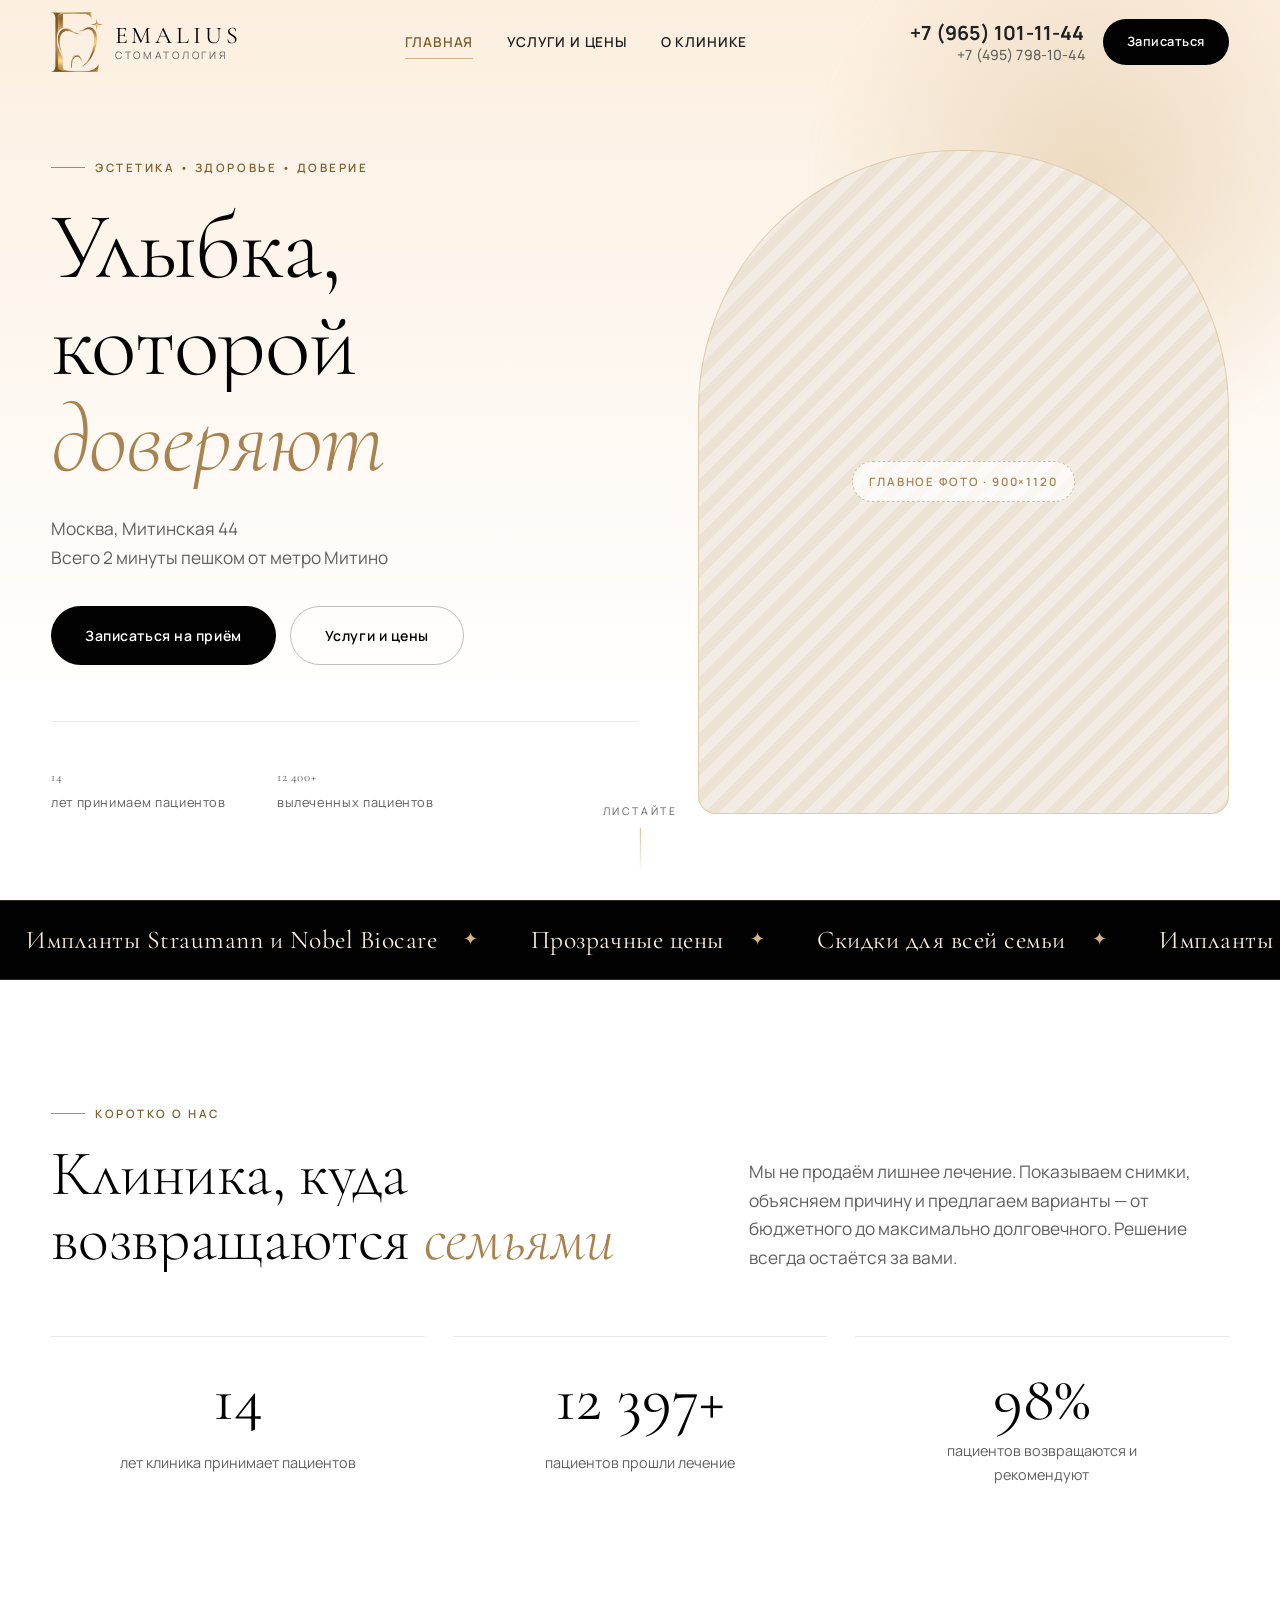
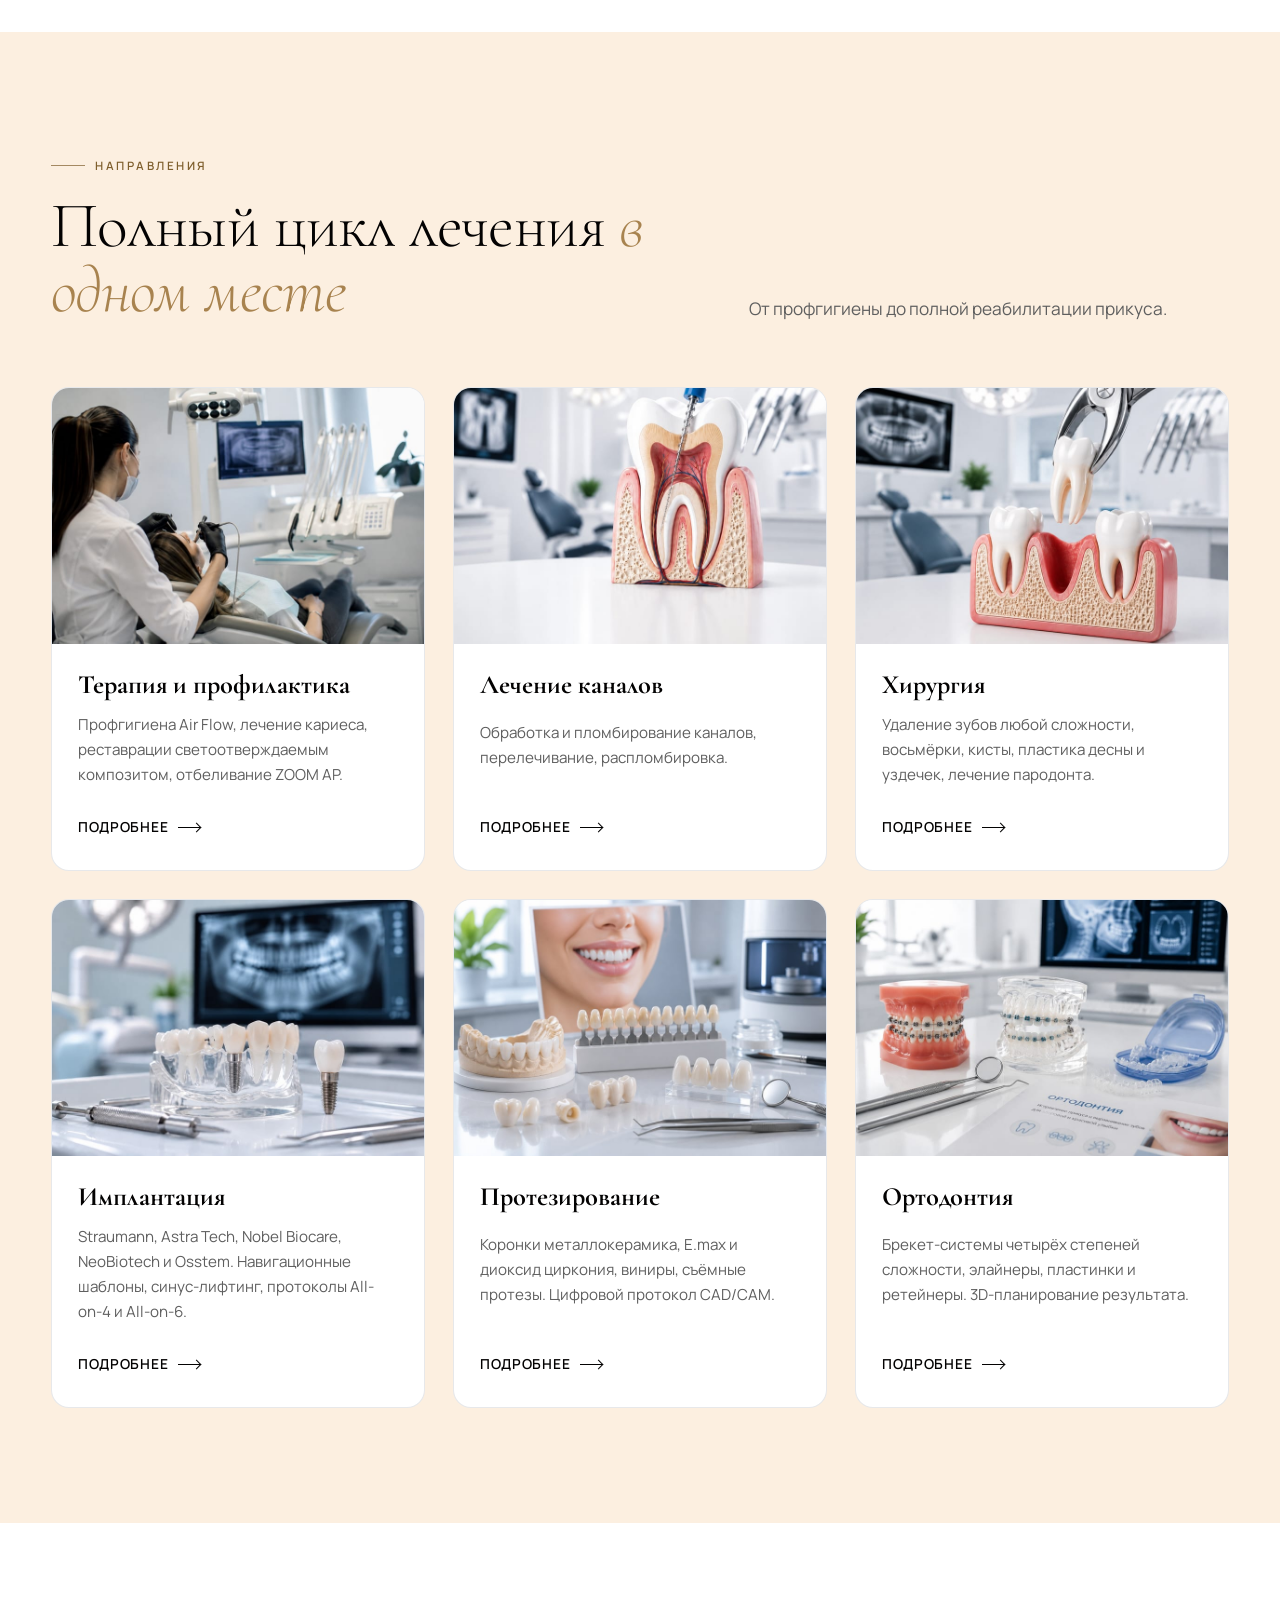
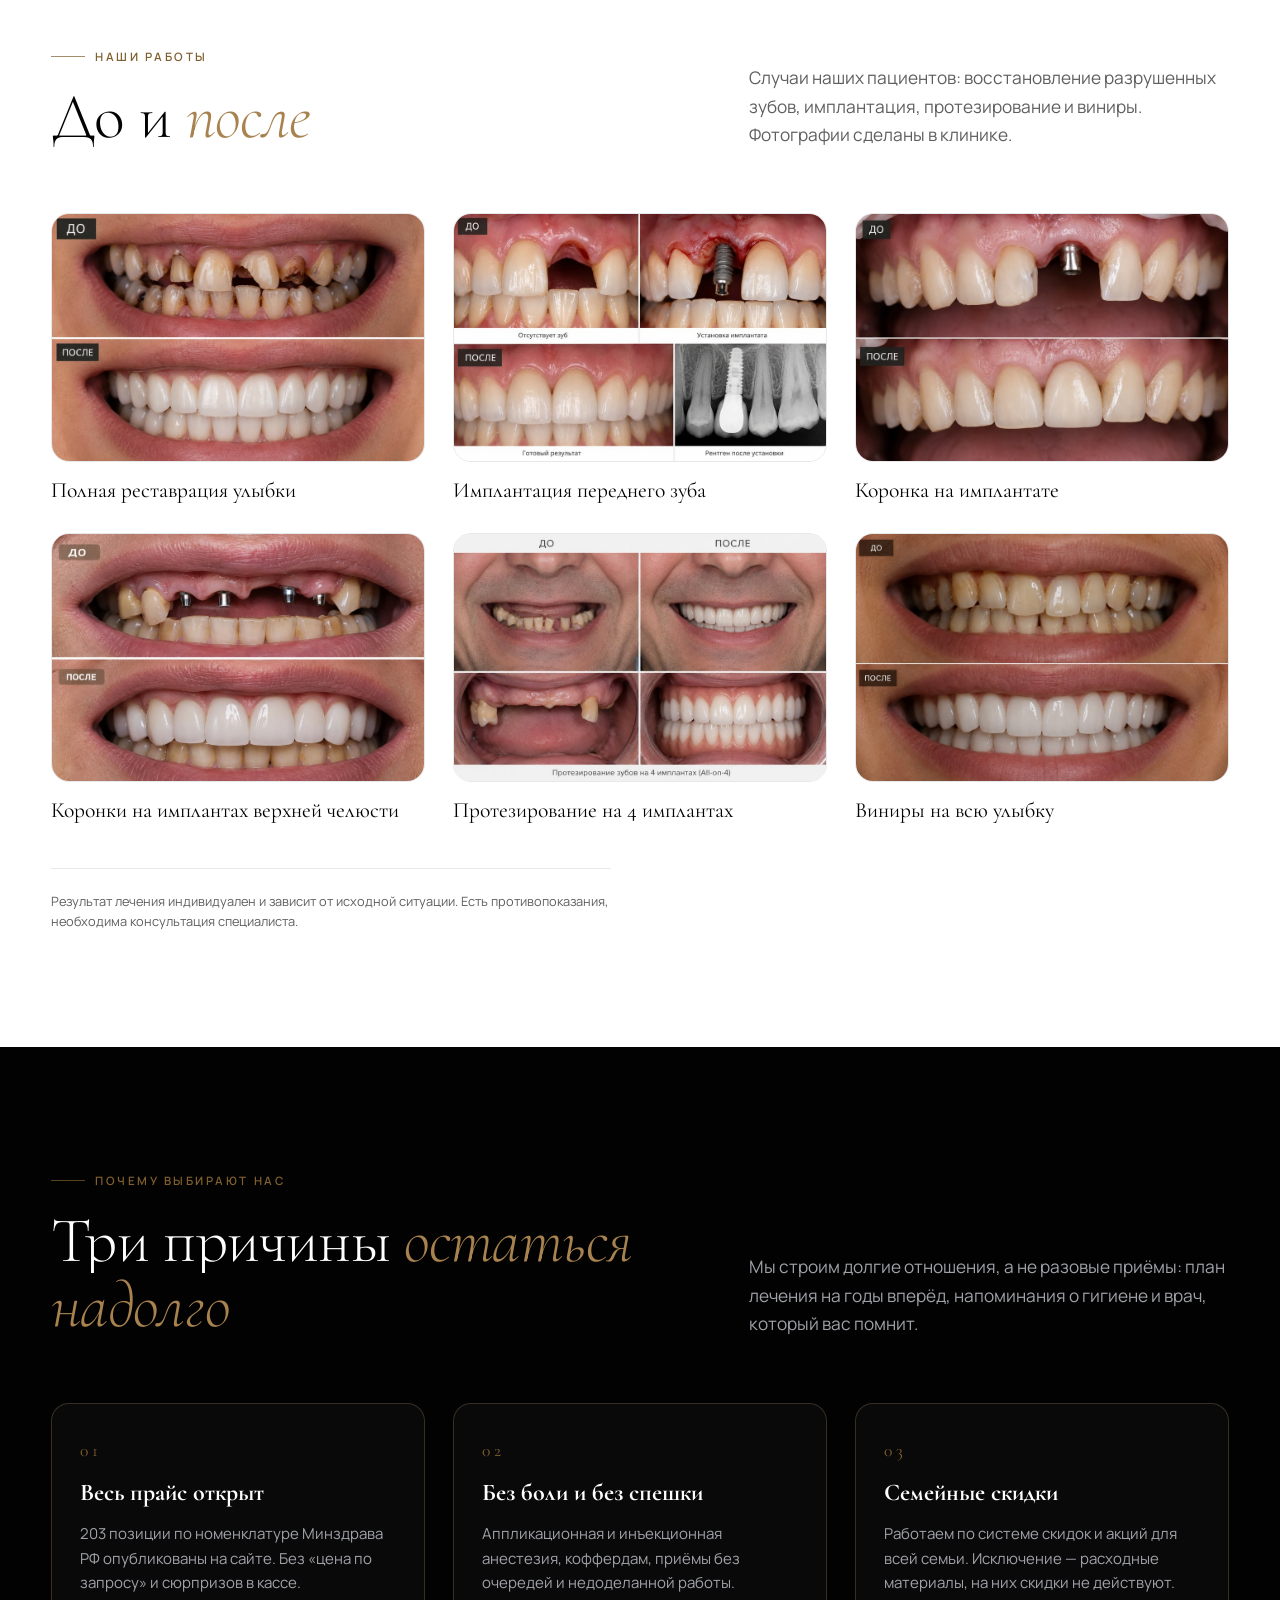
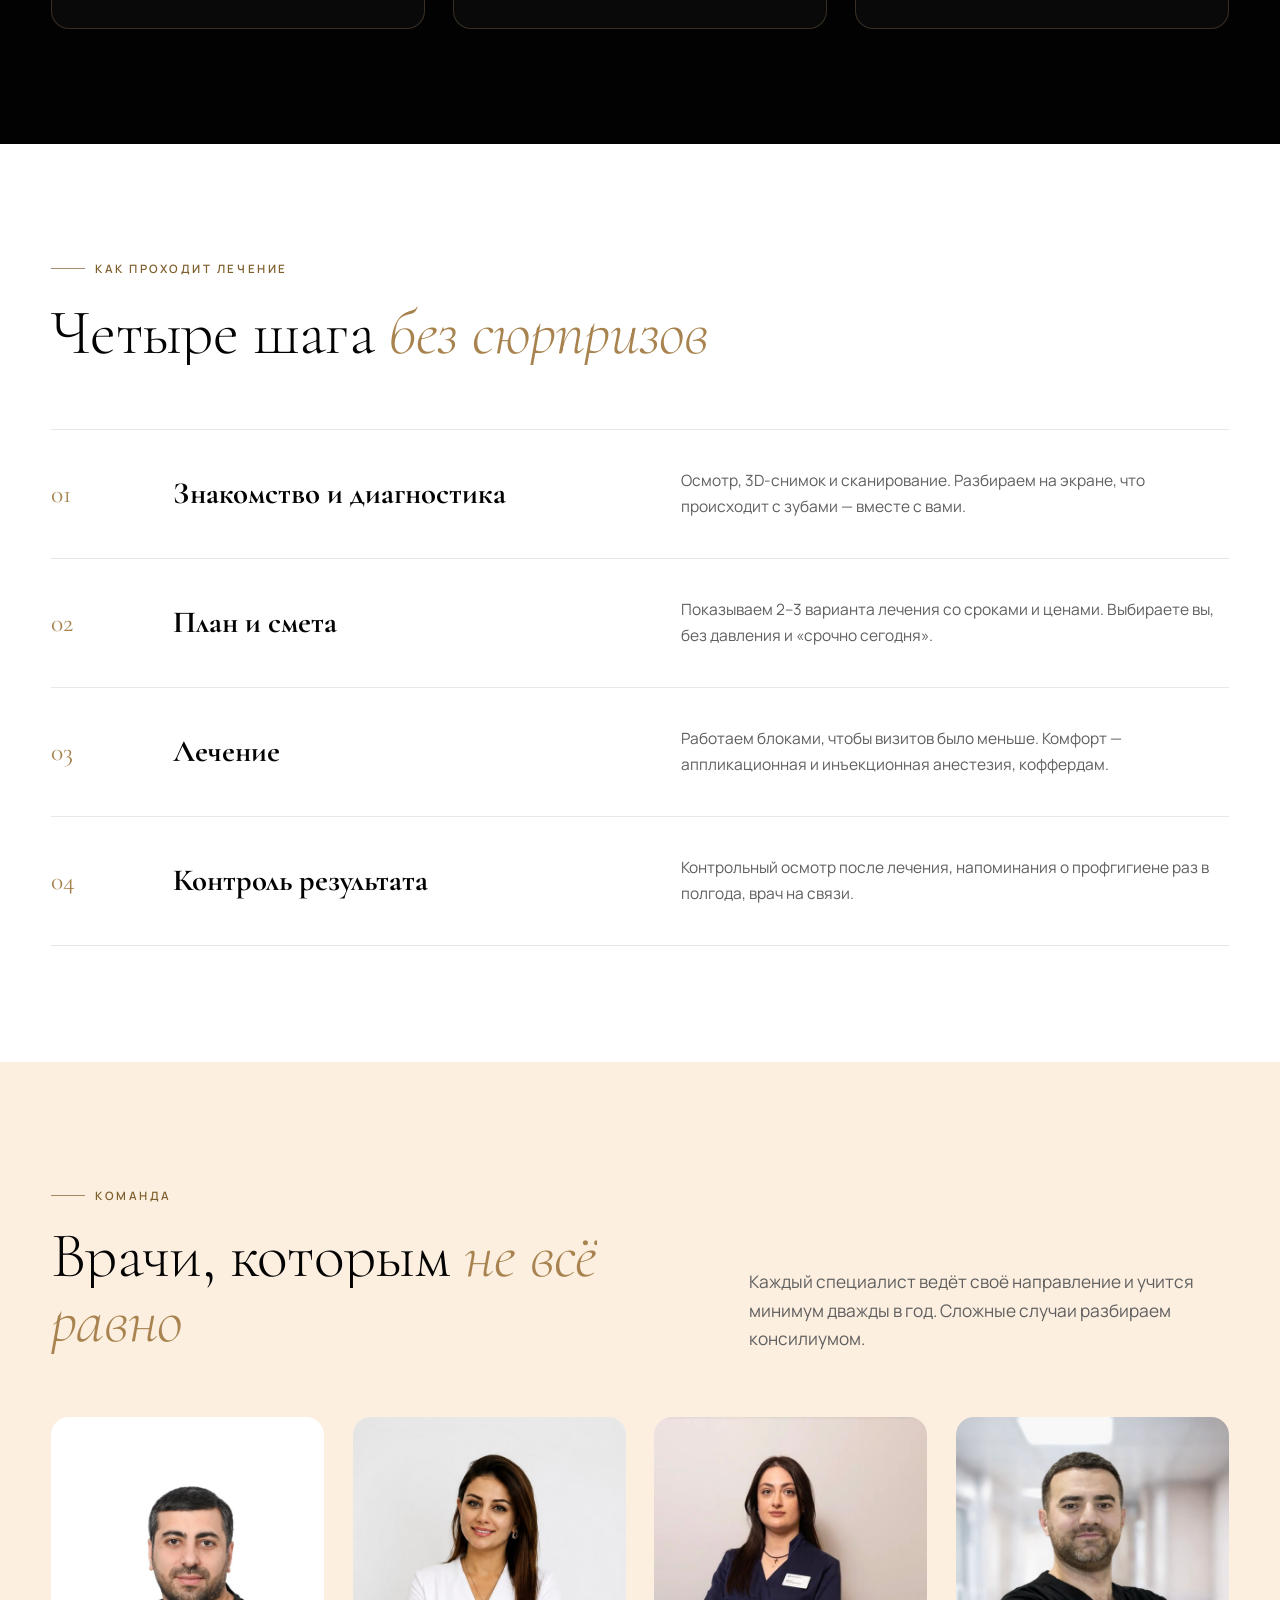
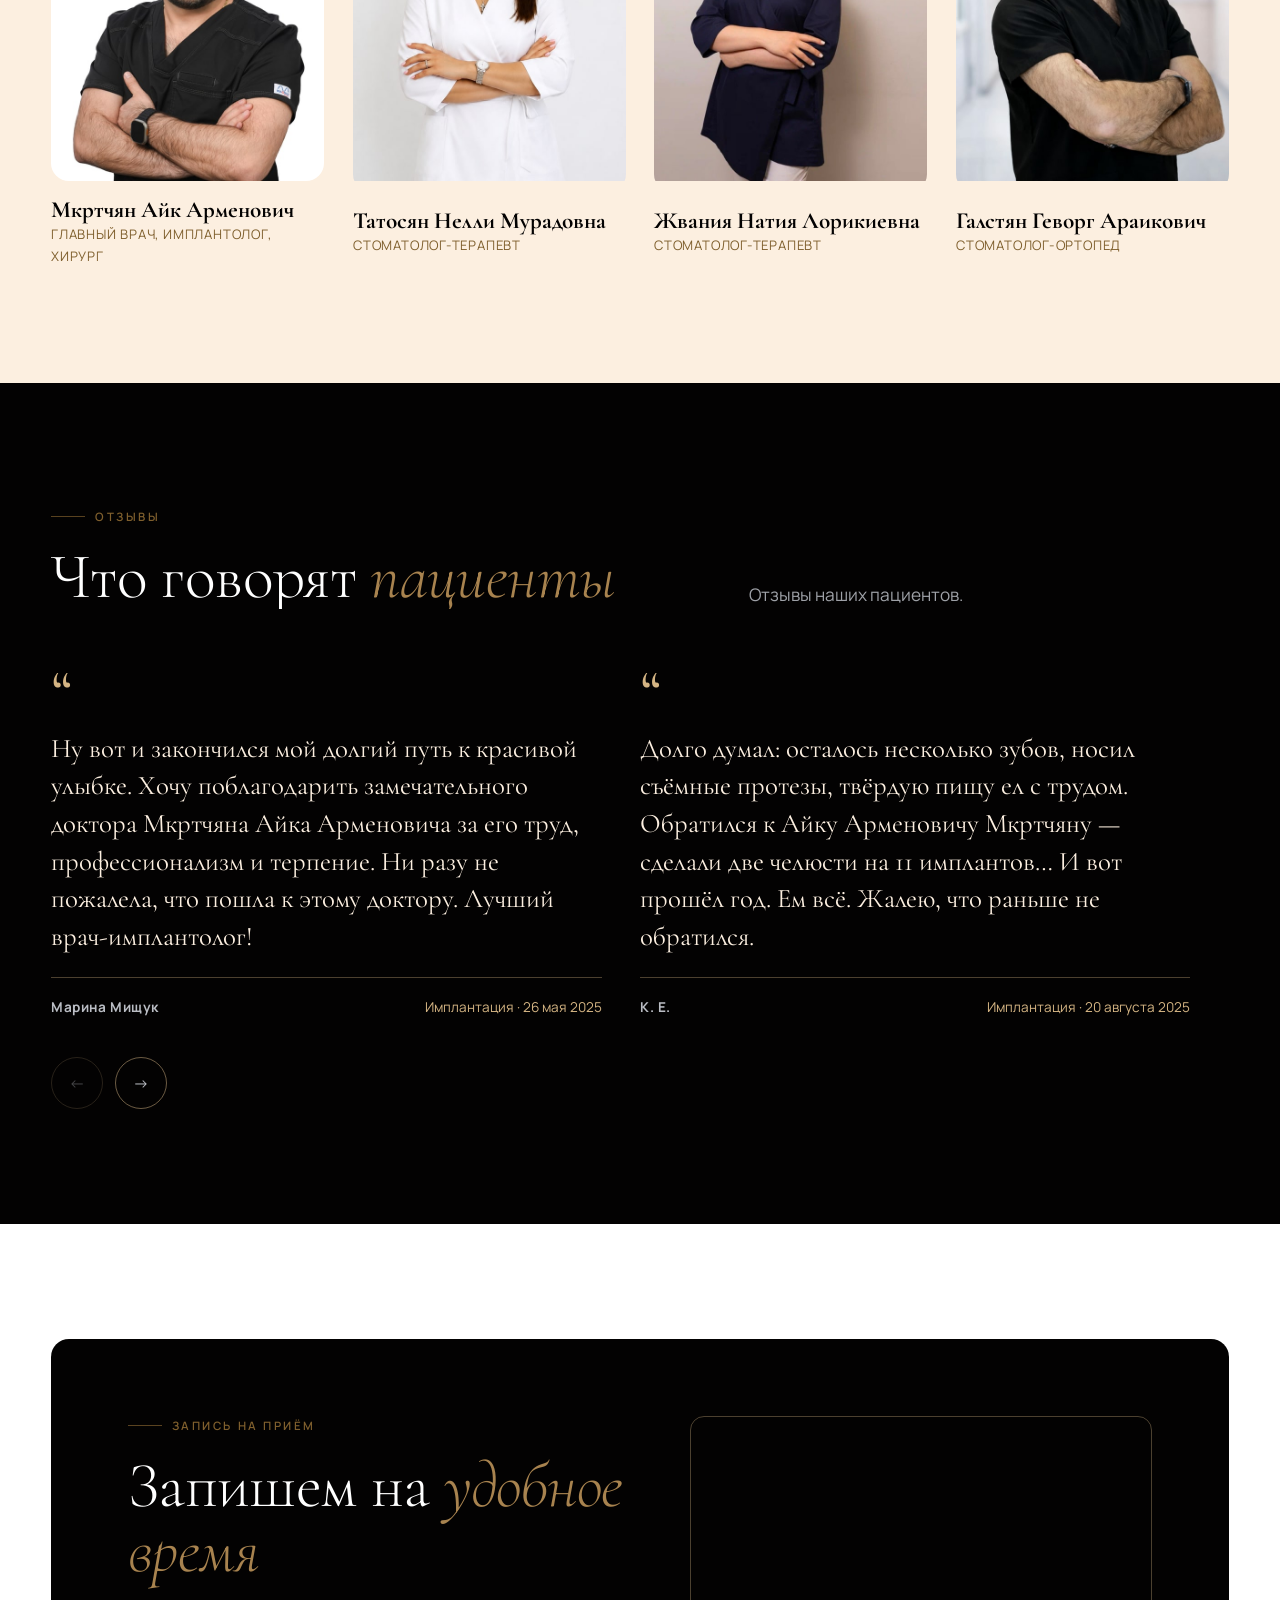
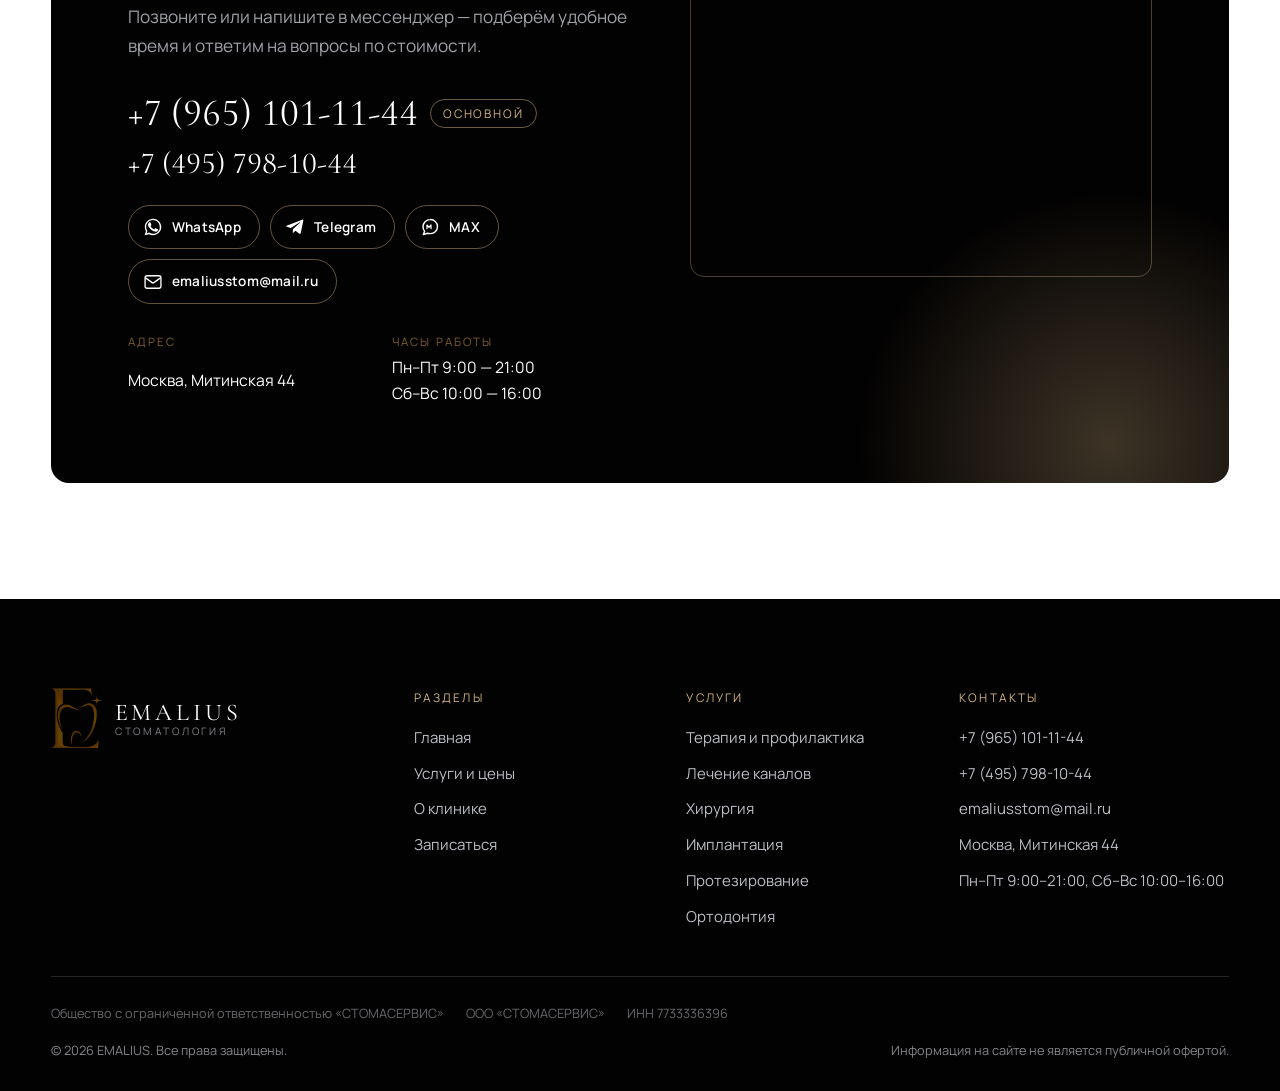
==== commit dbc345a4: "Счётчик Яндекс.Метрики на всех страницах Co-Authored-By: Claude Opus 5 (1M context) <noreply@anthrop" ====
--- a/index.html
+++ b/index.html
@@ -110,12 +110,43 @@
         "publisher": { "@id": "https://emalius.com/#clinic" }
       }
     </script>
+    <!-- Яндекс.Метрика -->
+    <script type="text/javascript">
+      (function (m, e, t, r, i, k, a) {
+        m[i] =
+          m[i] ||
+          function () {
+            (m[i].a = m[i].a || []).push(arguments);
+          };
+        m[i].l = 1 * new Date();
+        for (var j = 0; j < document.scripts.length; j++) {
+          if (document.scripts[j].src === r) return;
+        }
+        k = e.createElement(t);
+        a = e.getElementsByTagName(t)[0];
+        k.async = 1;
+        k.src = r;
+        a.parentNode.insertBefore(k, a);
+      })(window, document, "script", "https://mc.yandex.ru/metrika/tag.js?id=111272659", "ym");
+
+      ym(111272659, "init", {
+        ssr: true,
+        webvisor: true,
+        clickmap: true,
+        ecommerce: "dataLayer",
+        referrer: document.referrer,
+        url: location.href,
+        accurateTrackBounce: true,
+        trackLinks: true
+      });
+    </script>
+    <!-- /Яндекс.Метрика -->
   </head>
 
   <body data-page="home">
+    <noscript><div><img src="https://mc.yandex.ru/watch/111272659" style="position: absolute; left: -9999px" alt="" /></div></noscript>
     <!-- ЗАНАВЕС ПРИ ЗАГРУЗКЕ -->
     <div class="curtain">
-      <!-- ПЛЕЙСХОЛДЕР: название клиники -->
       <div class="curtain__logo">
         <img src="assets/img/logo-mark.png" alt="" width="394" height="459" />
         <span data-field="clinic-name">EMALIUS</span>
@@ -140,7 +171,6 @@
         </nav>
 
         <div class="header__side">
-          <!-- ПЛЕЙСХОЛДЕР: телефон -->
           <div class="header__phones">
             <a class="header__phone" data-field="phone" href="tel:+79651011144">+7 (965) 101-11-44</a>
             <a class="header__phone header__phone--second" data-field="phone-2" href="tel:+74957981044">+7 (495) 798-10-44</a>
@@ -281,7 +311,6 @@
             <!-- Карточка 1 -->
             <article class="card" data-anim="up">
               <div class="card__media">
-                <!-- ПЛЕЙСХОЛДЕР: фото услуги -->
                 <img src="assets/img/services/therapy-card.jpg" alt="Врач лечит зуб пациентке в кресле, на экране панорамный снимок" width="800" height="550" loading="lazy" />
               </div>
               <div class="card__body">
@@ -546,7 +575,6 @@
           <div class="grid grid--4">
             <article class="doctor" data-anim="up">
               <div class="doctor__media">
-                <!-- ПЛЕЙСХОЛДЕР: фото врача -->
                 <img src="assets/img/doctors/head.jpg" alt="Мкртчян Айк Арменович — главный врач клиники EMALIUS, имплантолог, хирург" width="600" height="800" loading="lazy" />
               </div>
               <div>
@@ -695,7 +723,6 @@
                   Позвоните или напишите в мессенджер — подберём удобное время
                   и ответим на вопросы по стоимости.
                 </p>
-                <!-- ПЛЕЙСХОЛДЕРЫ телефонов: data-field="phone | phone-2" -->
                 <div class="phones" style="margin-top: 30px">
                   <div class="phone-row">
                     <a class="phone-row__num phone-row__main" data-field="phone" href="tel:+79651011144">+7 (965) 101-11-44</a>
@@ -709,7 +736,6 @@
                 <div class="msg-links" style="margin-top: 22px">
                   <a class="msg msg--wa" href="https://wa.me/79651011144" target="_blank" rel="noopener"><svg viewBox="0 0 24 24" fill="currentColor" aria-hidden="true"><path d="M17.47 14.38c-.3-.15-1.76-.87-2.03-.97-.27-.1-.47-.15-.67.15-.2.3-.77.96-.94 1.16-.17.2-.35.22-.65.07-.3-.15-1.26-.46-2.4-1.48-.89-.79-1.49-1.77-1.66-2.07-.17-.3-.02-.46.13-.61.14-.13.3-.35.45-.52.15-.17.2-.3.3-.5.1-.2.05-.37-.02-.52-.08-.15-.67-1.61-.92-2.2-.24-.58-.49-.5-.67-.51h-.57c-.2 0-.52.07-.79.37-.27.3-1.04 1.02-1.04 2.48s1.06 2.88 1.21 3.08c.15.2 2.1 3.2 5.08 4.49.71.3 1.26.49 1.69.63.71.22 1.36.19 1.87.12.57-.09 1.76-.72 2.01-1.41.25-.7.25-1.29.17-1.42-.07-.13-.27-.2-.57-.35Z"/><path d="M12.04 2C6.6 2 2.17 6.43 2.17 11.87c0 1.74.46 3.44 1.32 4.94L2 22l5.33-1.4a9.85 9.85 0 0 0 4.7 1.2h.01c5.44 0 9.87-4.43 9.87-9.87 0-2.64-1.03-5.12-2.9-6.98A9.8 9.8 0 0 0 12.04 2Zm0 18.06c-1.48 0-2.93-.4-4.2-1.15l-.3-.18-3.12.82.83-3.04-.2-.31a8.16 8.16 0 0 1-1.25-4.33c0-4.52 3.68-8.2 8.2-8.2 2.19 0 4.25.86 5.8 2.41a8.14 8.14 0 0 1 2.4 5.8c0 4.52-3.68 8.18-8.16 8.18Z"/></svg> WhatsApp</a>
                   <a class="msg msg--tg" href="https://t.me/+79651011144" target="_blank" rel="noopener"><svg viewBox="0 0 24 24" fill="currentColor" aria-hidden="true"><path d="M21.94 4.6 18.9 19.2c-.23 1.02-.84 1.27-1.7.79l-4.7-3.47-2.27 2.19c-.25.25-.46.46-.94.46l.33-4.78 8.7-7.86c.38-.34-.08-.53-.59-.19l-10.75 6.77-4.63-1.45c-1.01-.31-1.03-1 .21-1.49l18.1-6.98c.84-.31 1.57.19 1.3 1.41Z"/></svg> Telegram</a>
-                  <!-- ПЛЕЙСХОЛДЕР: ссылка на профиль в MAX — взять в приложении, «Поделиться профилем» -->
                   <a class="msg msg--max" data-field="social-max" href="https://max.ru/u/f9LHodD0cOLPM-AAYoTVT6dCxGFguzERs83MUSC2OvP_LgZ7sqWv8X8Lqw4" target="_blank" rel="noopener" title="Написать в MAX"><svg viewBox="0 0 24 24" fill="none" stroke="currentColor" stroke-width="1.7" stroke-linecap="round" stroke-linejoin="round" aria-hidden="true"><path d="M21 11.5a8.4 8.4 0 0 1-9 8.4 9.7 9.7 0 0 1-2.9-.4L4 21l1.5-3.9A8.2 8.2 0 0 1 3.6 11.5 8.4 8.4 0 0 1 12 3.1a8.4 8.4 0 0 1 9 8.4Z"/><path d="M8.4 14V9.6l2.4 2.8 2.4-2.8V14" stroke-width="1.5"/></svg> MAX</a>
                   <a class="msg msg--mail" data-field="email" href="mailto:emaliusstom@mail.ru"><svg viewBox="0 0 24 24" fill="none" stroke="currentColor" stroke-width="1.6" aria-hidden="true"><rect x="2.5" y="4.5" width="19" height="15" rx="2.5"/><path d="m3 7 8.4 6a1 1 0 0 0 1.2 0L21 7"/></svg> emaliusstom@mail.ru</a>
                 </div>
@@ -783,7 +809,6 @@
           <div>
             <p class="footer__title">Контакты</p>
             <ul class="footer__list">
-              <!-- ПЛЕЙСХОЛДЕРЫ: телефон, почта, адрес, часы -->
               <li><a data-field="phone" href="tel:+79651011144">+7 (965) 101-11-44</a></li>
               <li><a data-field="phone-2" href="tel:+74957981044">+7 (495) 798-10-44</a></li>
               <li><a data-field="email" href="mailto:emaliusstom@mail.ru">emaliusstom@mail.ru</a></li>
--- a/assets/css/style.css
+++ b/assets/css/style.css
@@ -2136,6 +2136,52 @@
   color: rgba(186, 189, 196, 0.7);
 }
 
+/* --------------------------------------------------------------------------
+   Страница 404
+   -------------------------------------------------------------------------- */
+.notfound {
+  display: grid;
+  place-items: center;
+  min-height: calc(100vh - var(--header-h) - 120px);
+  background: linear-gradient(180deg, var(--cream), var(--paper) 62%);
+}
+
+.notfound__inner {
+  max-width: 720px;
+  text-align: center;
+}
+
+.notfound__title {
+  margin: 20px 0 22px;
+}
+
+.notfound__lead {
+  margin-inline: auto;
+}
+
+.notfound__actions {
+  display: flex;
+  flex-wrap: wrap;
+  justify-content: center;
+  gap: 14px;
+  margin-top: 38px;
+}
+
+.notfound__phone {
+  display: flex;
+  flex-wrap: wrap;
+  justify-content: center;
+  gap: 8px 26px;
+  margin-top: 34px;
+  font-weight: 700;
+  font-size: 1.1rem;
+  font-variant-numeric: lining-nums tabular-nums;
+}
+
+.notfound__phone a:hover {
+  color: var(--gold-text);
+}
+
 /* Кнопка «наверх» */
 .to-top {
   position: fixed;
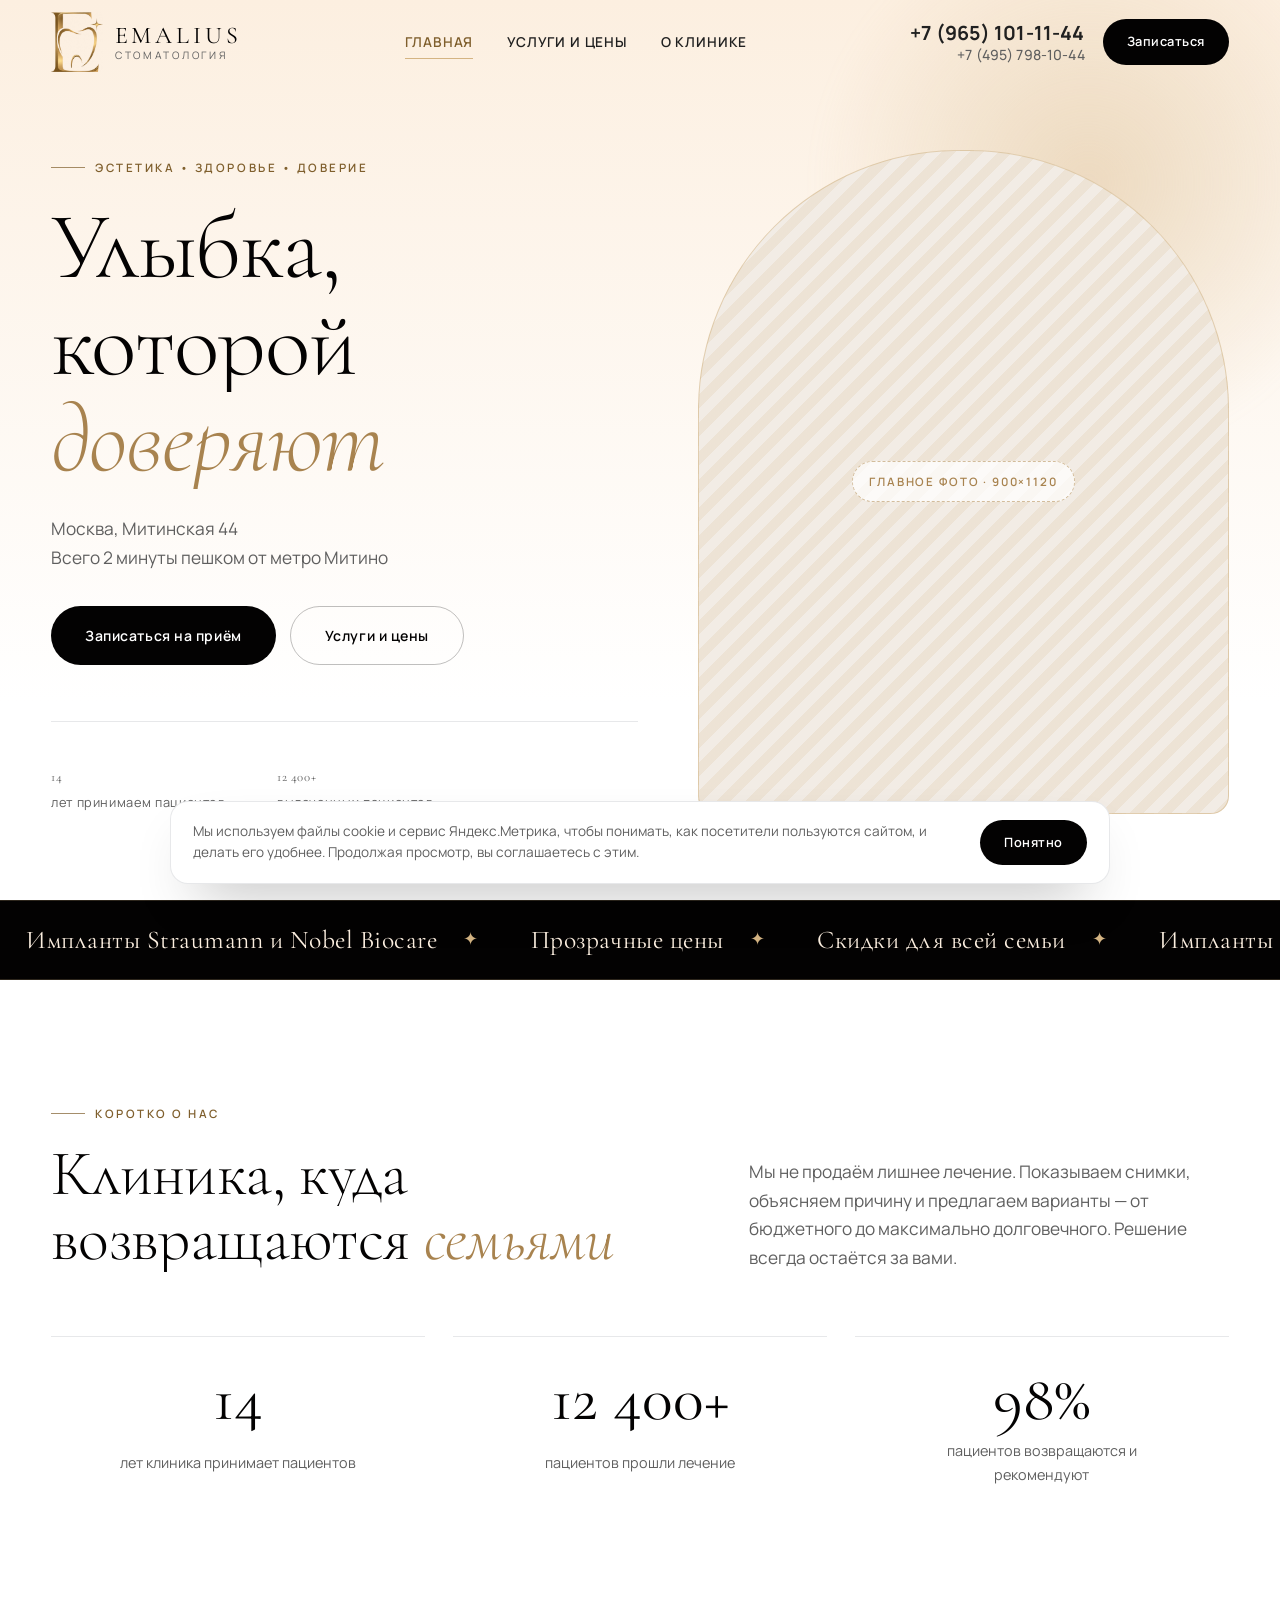
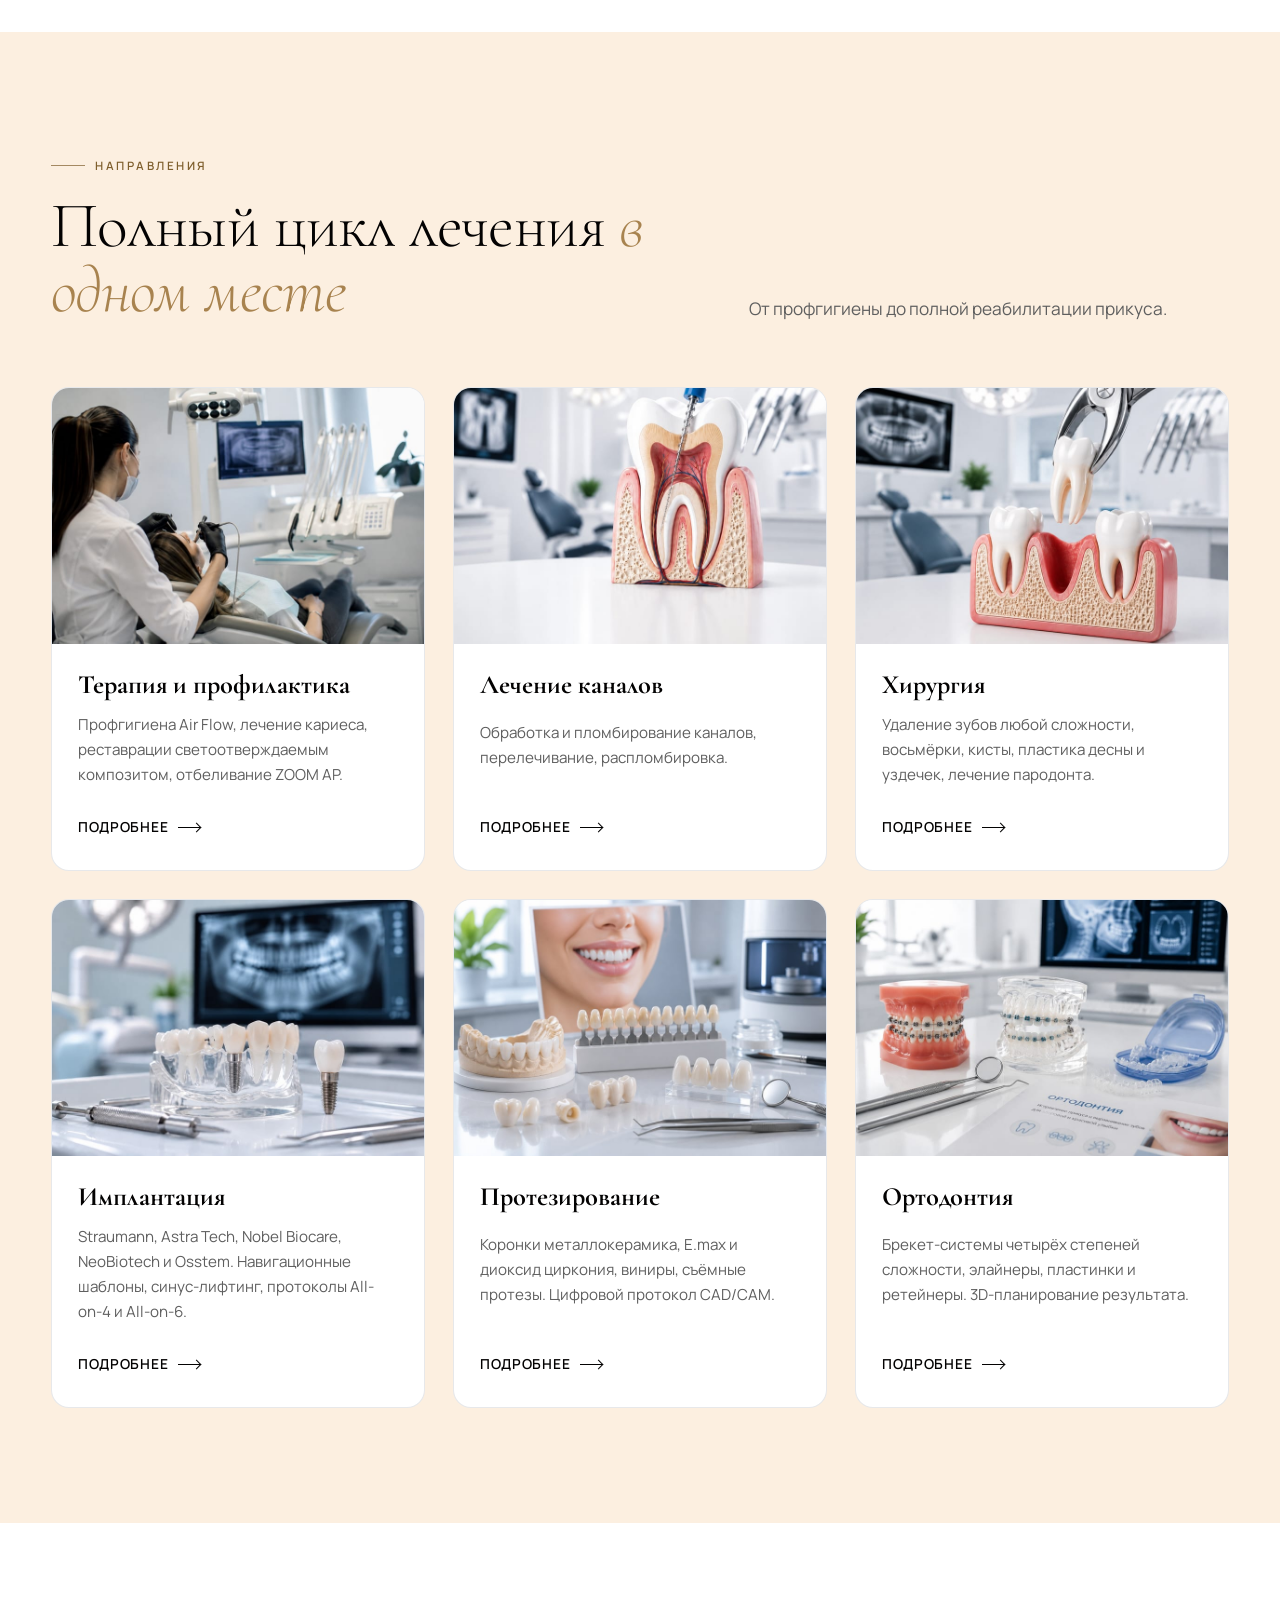
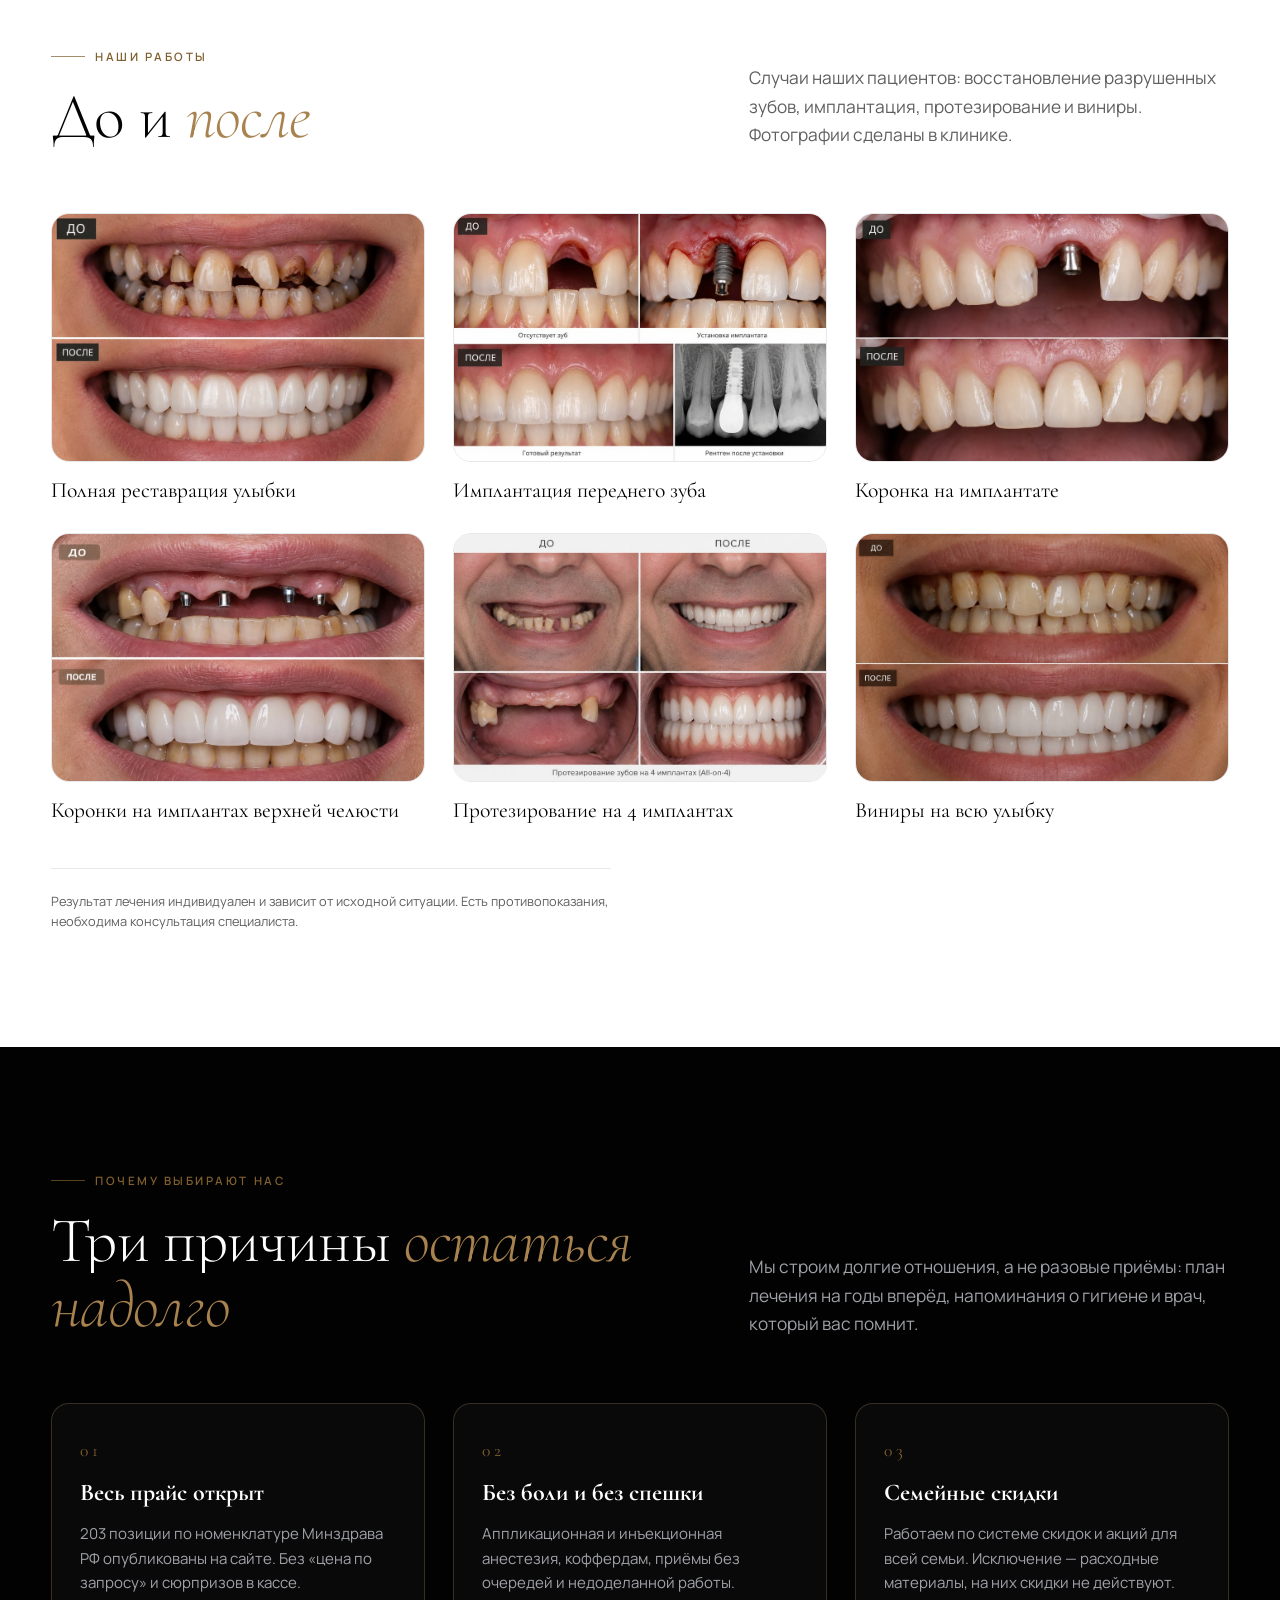
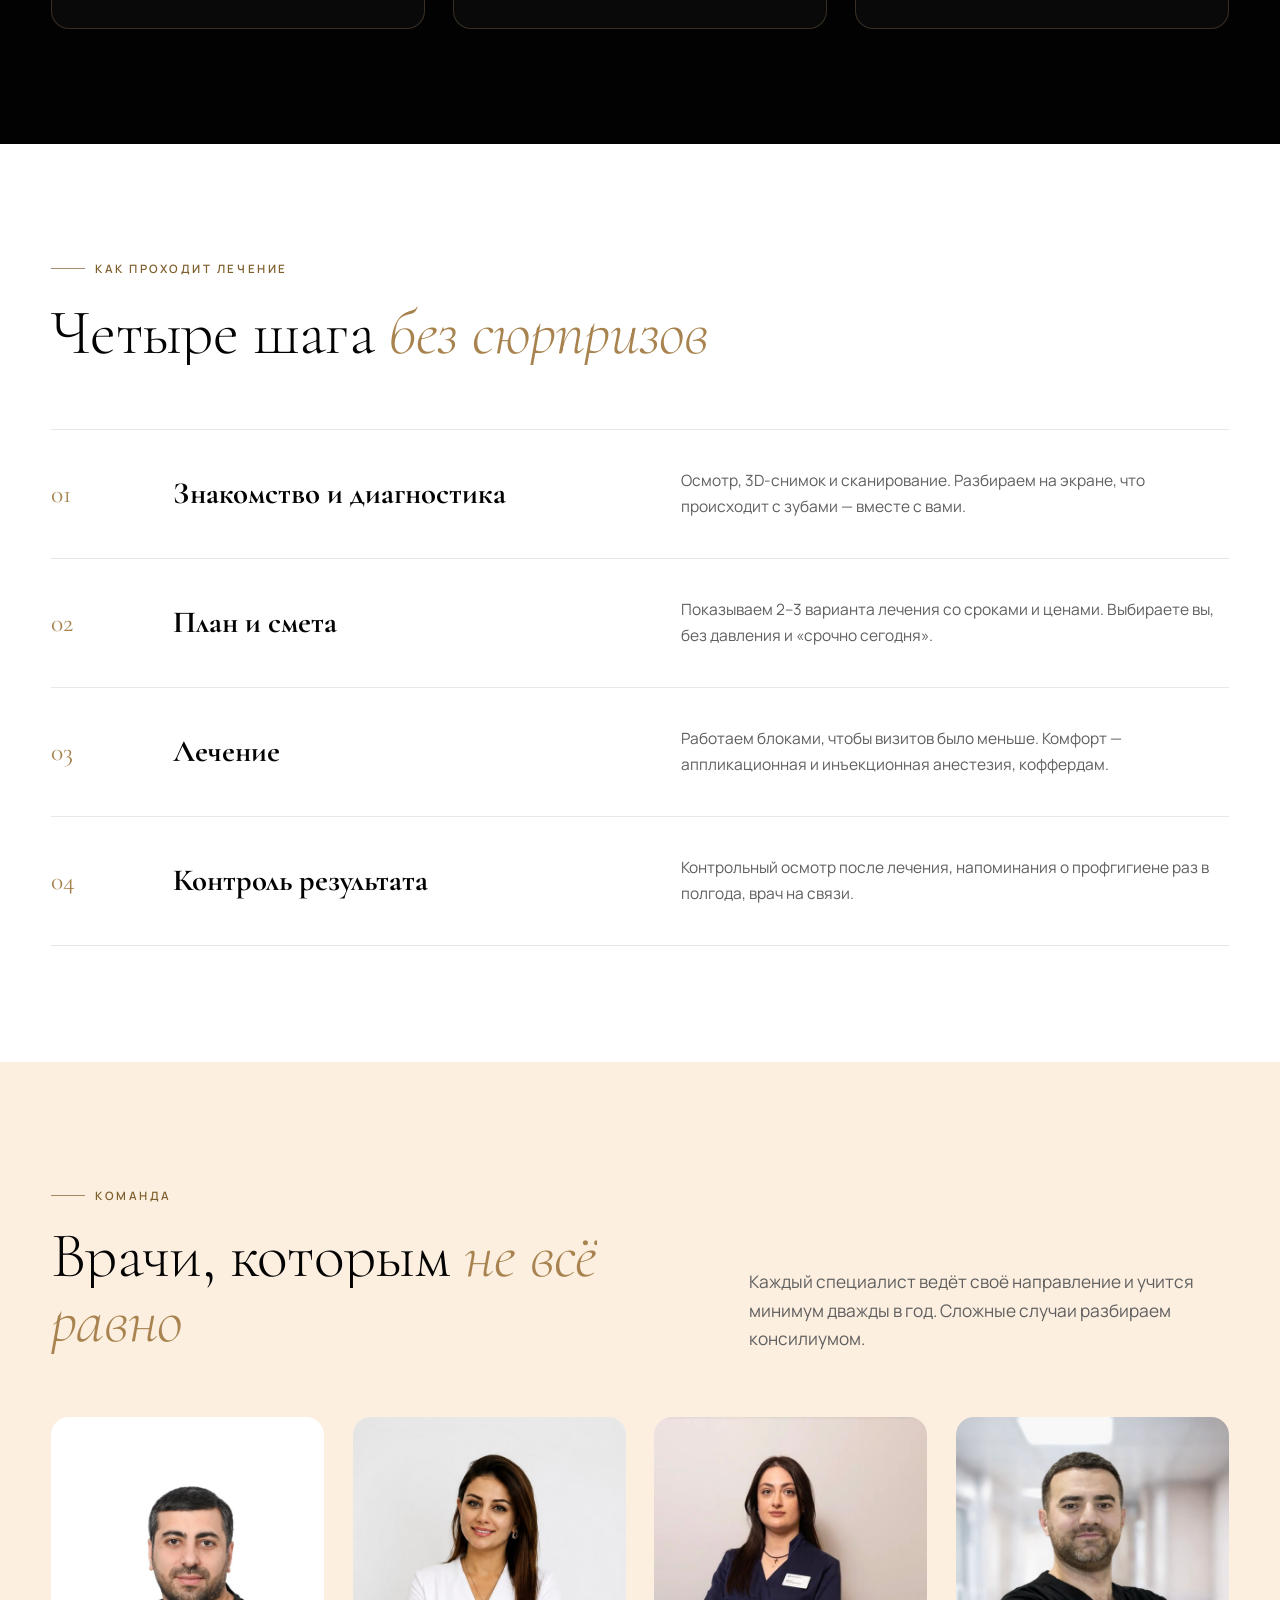
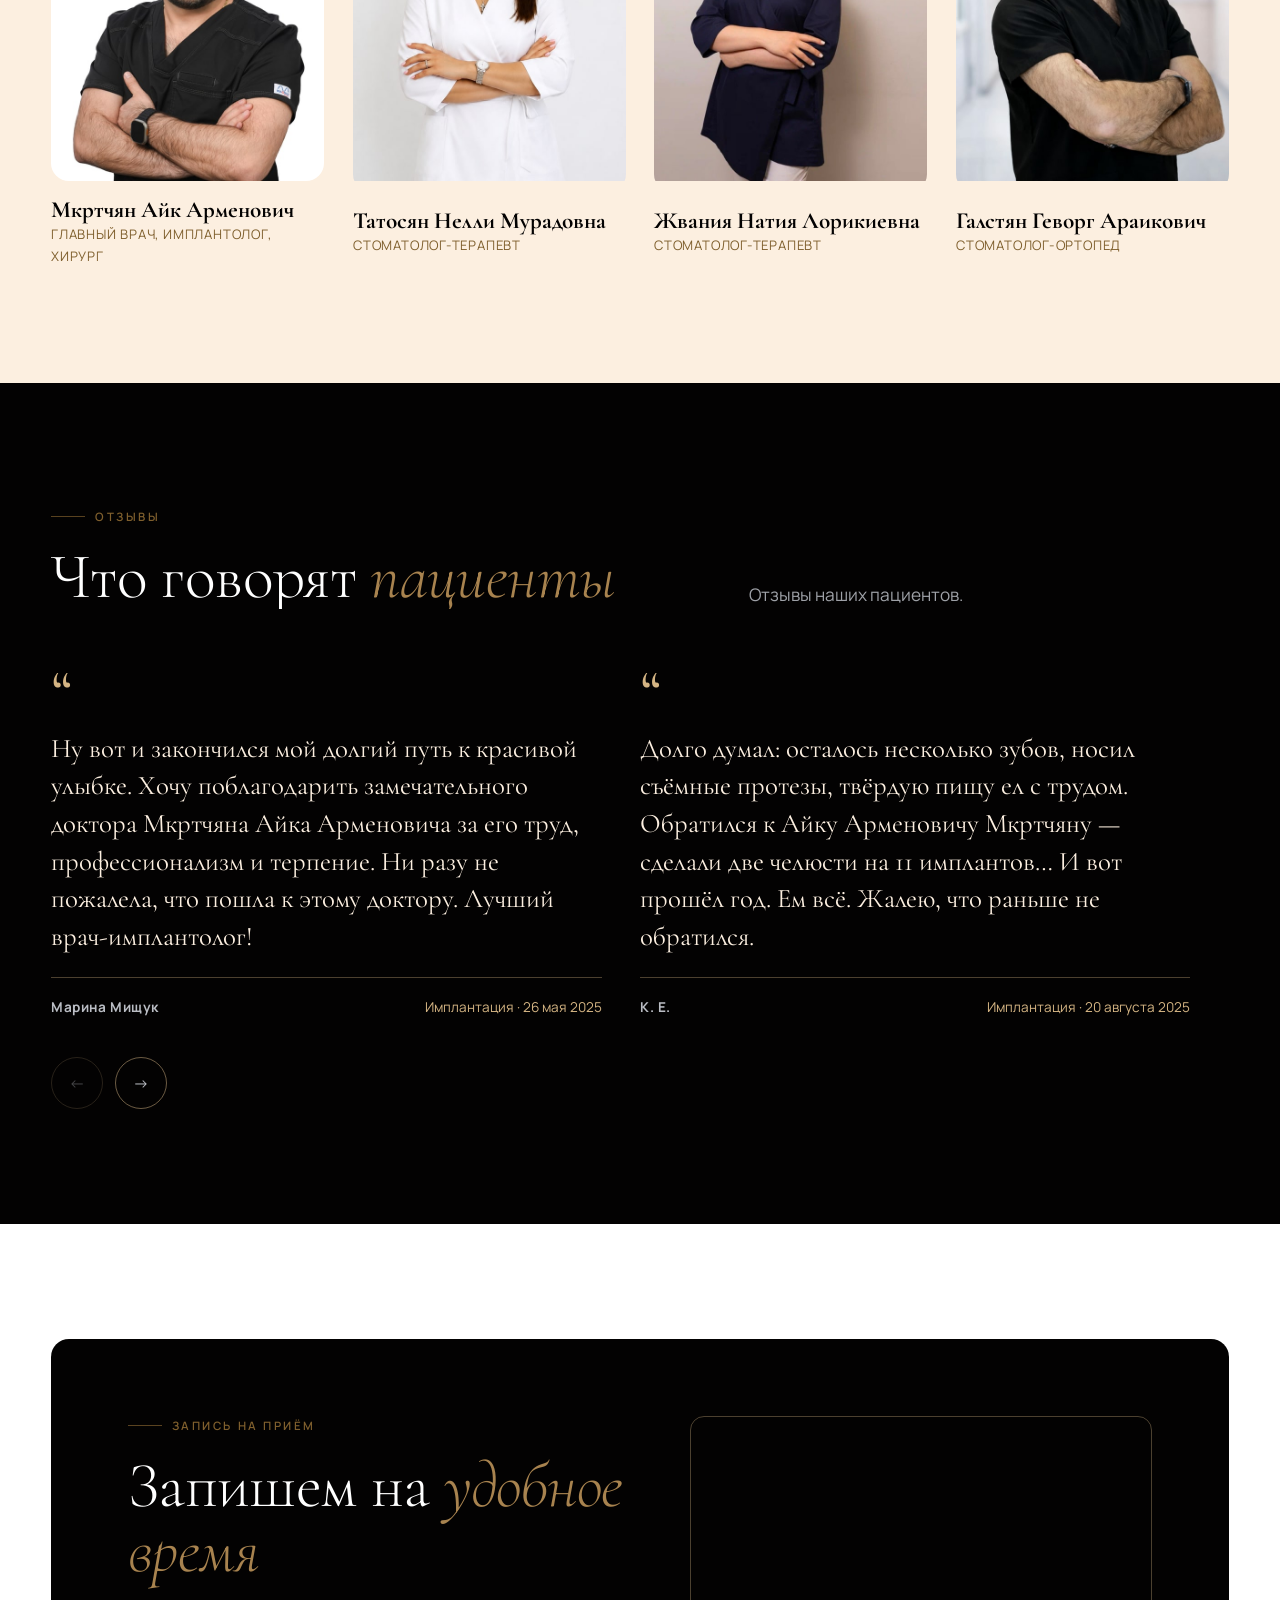
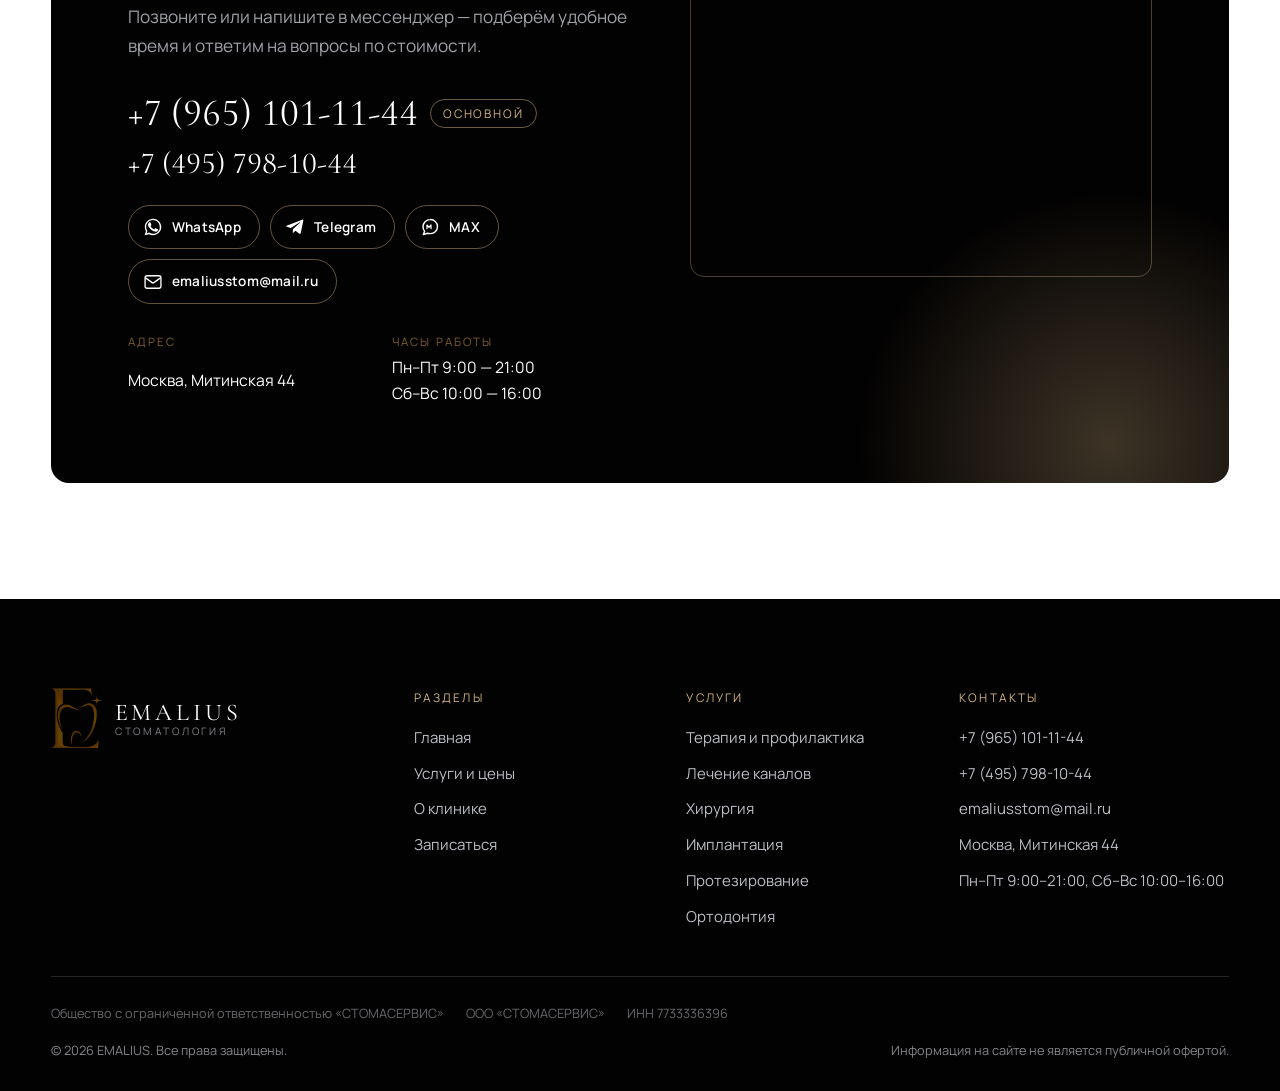
==== commit 69635bd2: "Уведомление об использовании cookie и аналитики Co-Authored-By: Claude Opus 5 (1M context) <noreply@" ====
--- a/index.html
+++ b/index.html
@@ -831,6 +831,15 @@
       </div>
     </footer>
 
+    <!-- Уведомление о cookie -->
+    <div class="cookie" role="region" aria-label="Уведомление об использовании cookie" hidden>
+      <p class="cookie__text">
+        Мы используем файлы cookie и сервис Яндекс.Метрика, чтобы понимать,
+        как посетители пользуются сайтом, и делать его удобнее.
+        Продолжая просмотр, вы соглашаетесь с этим.
+      </p>
+      <button class="btn btn--sm cookie__ok" type="button">Понятно</button>
+    </div>
     <button class="to-top" aria-label="Наверх">↑</button>
 
     <script src="assets/js/app.js"></script>
--- a/assets/css/style.css
+++ b/assets/css/style.css
@@ -2183,6 +2183,65 @@
 }
 
 /* Кнопка «наверх» */
+/* --------------------------------------------------------------------------
+   Уведомление о cookie
+   -------------------------------------------------------------------------- */
+.cookie {
+  position: fixed;
+  left: 16px;
+  right: 16px;
+  bottom: 16px;
+  z-index: 120;
+  display: flex;
+  flex-wrap: wrap;
+  align-items: center;
+  justify-content: space-between;
+  gap: 14px 24px;
+  max-width: 940px;
+  margin-inline: auto;
+  padding: 18px 22px;
+  border: 1px solid var(--line);
+  border-radius: var(--radius-lg);
+  background: var(--paper);
+  box-shadow: 0 26px 60px -28px rgba(3, 2, 2, 0.45);
+  opacity: 0;
+  transform: translateY(18px);
+  transition: opacity 0.5s var(--ease), transform 0.5s var(--ease);
+}
+
+.cookie.is-shown {
+  opacity: 1;
+  transform: translateY(0);
+}
+
+.cookie__text {
+  flex: 1 1 380px;
+  font-size: 0.85rem;
+  line-height: 1.55;
+  color: var(--ink-mute);
+}
+
+.cookie__ok {
+  flex: 0 0 auto;
+}
+
+/* чтобы кнопка «наверх» не наезжала на плашку */
+body.has-cookie .to-top {
+  bottom: 108px;
+}
+
+@media (min-width: 700px) {
+  body.has-cookie .to-top {
+    bottom: 96px;
+  }
+}
+
+@media (prefers-reduced-motion: reduce) {
+  .cookie {
+    transition: none;
+  }
+}
+
 .to-top {
   position: fixed;
   right: 22px;
@@ -2199,7 +2258,7 @@
   transform: translateY(20px) scale(0.9);
   pointer-events: none;
   transition: opacity 0.45s var(--ease), transform 0.45s var(--ease),
-    background 0.4s var(--ease);
+    background 0.4s var(--ease), bottom 0.4s var(--ease);
 }
 
 .to-top.is-visible {
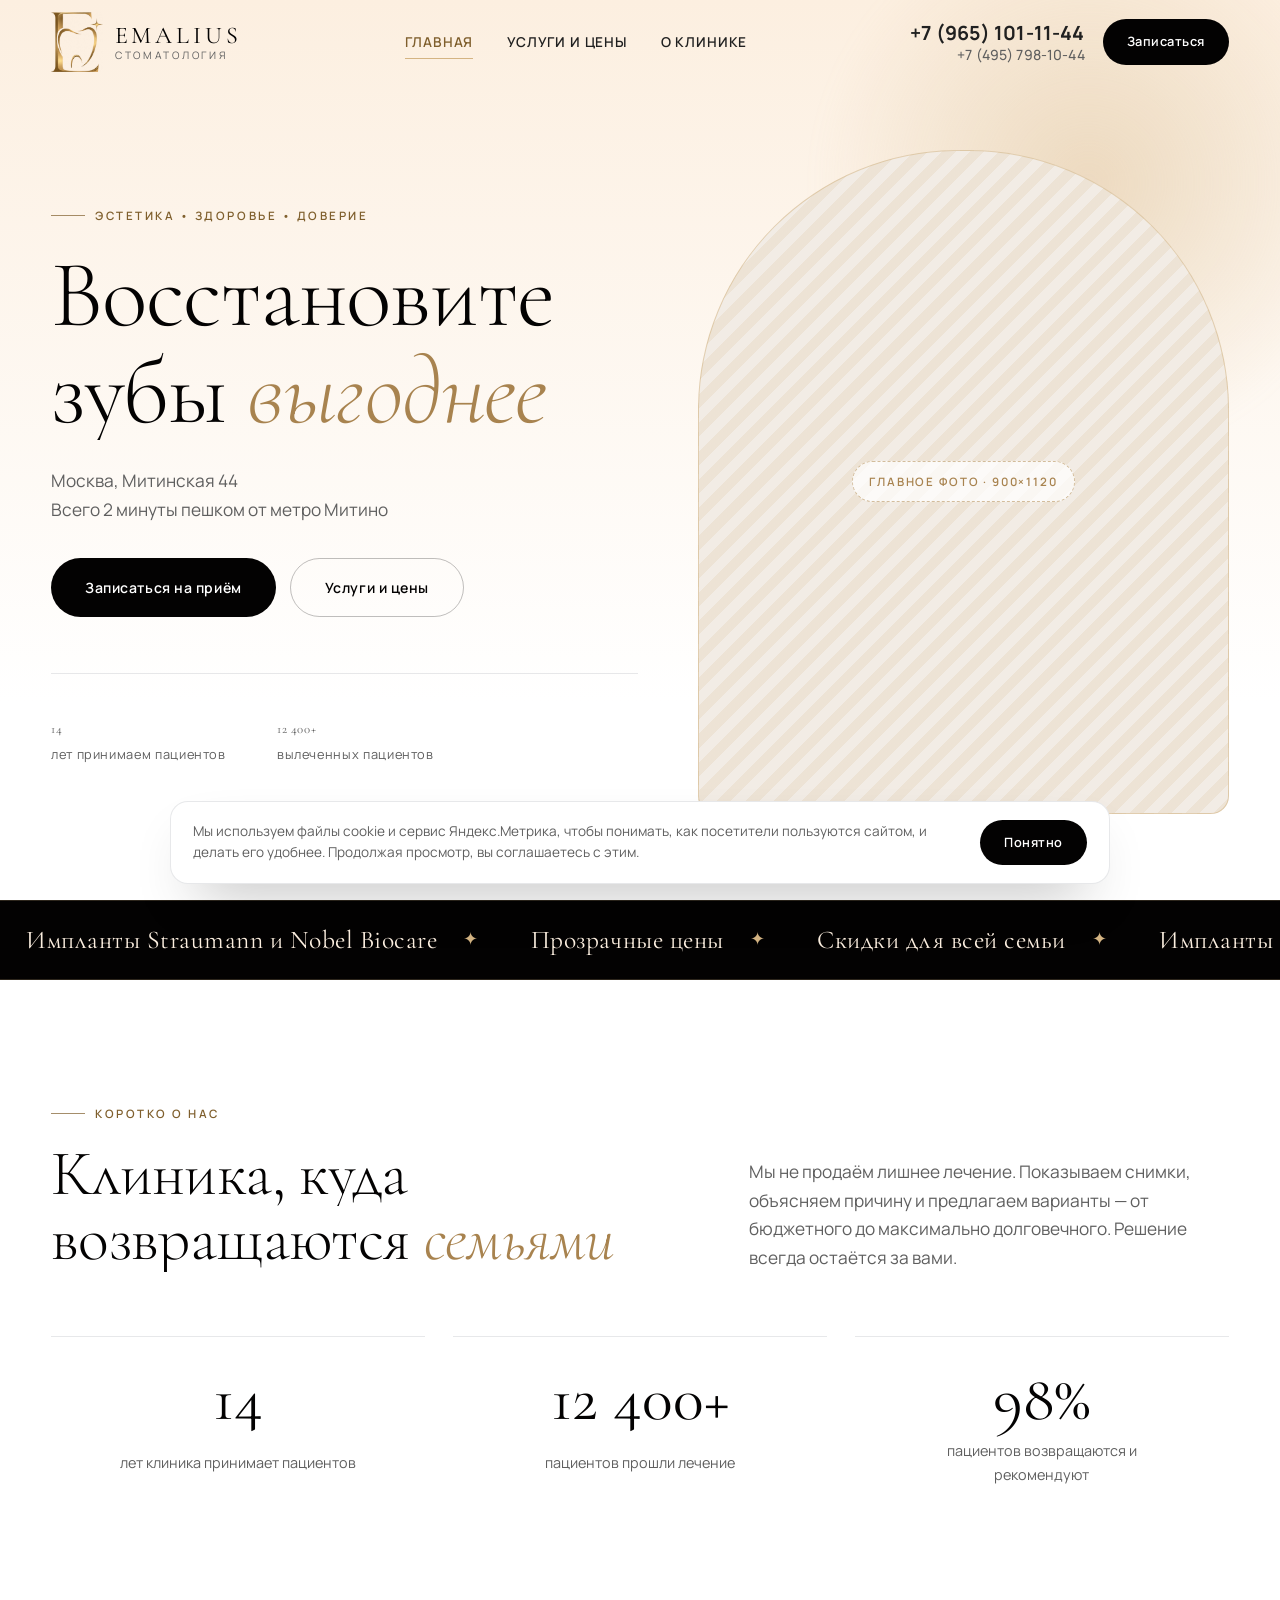
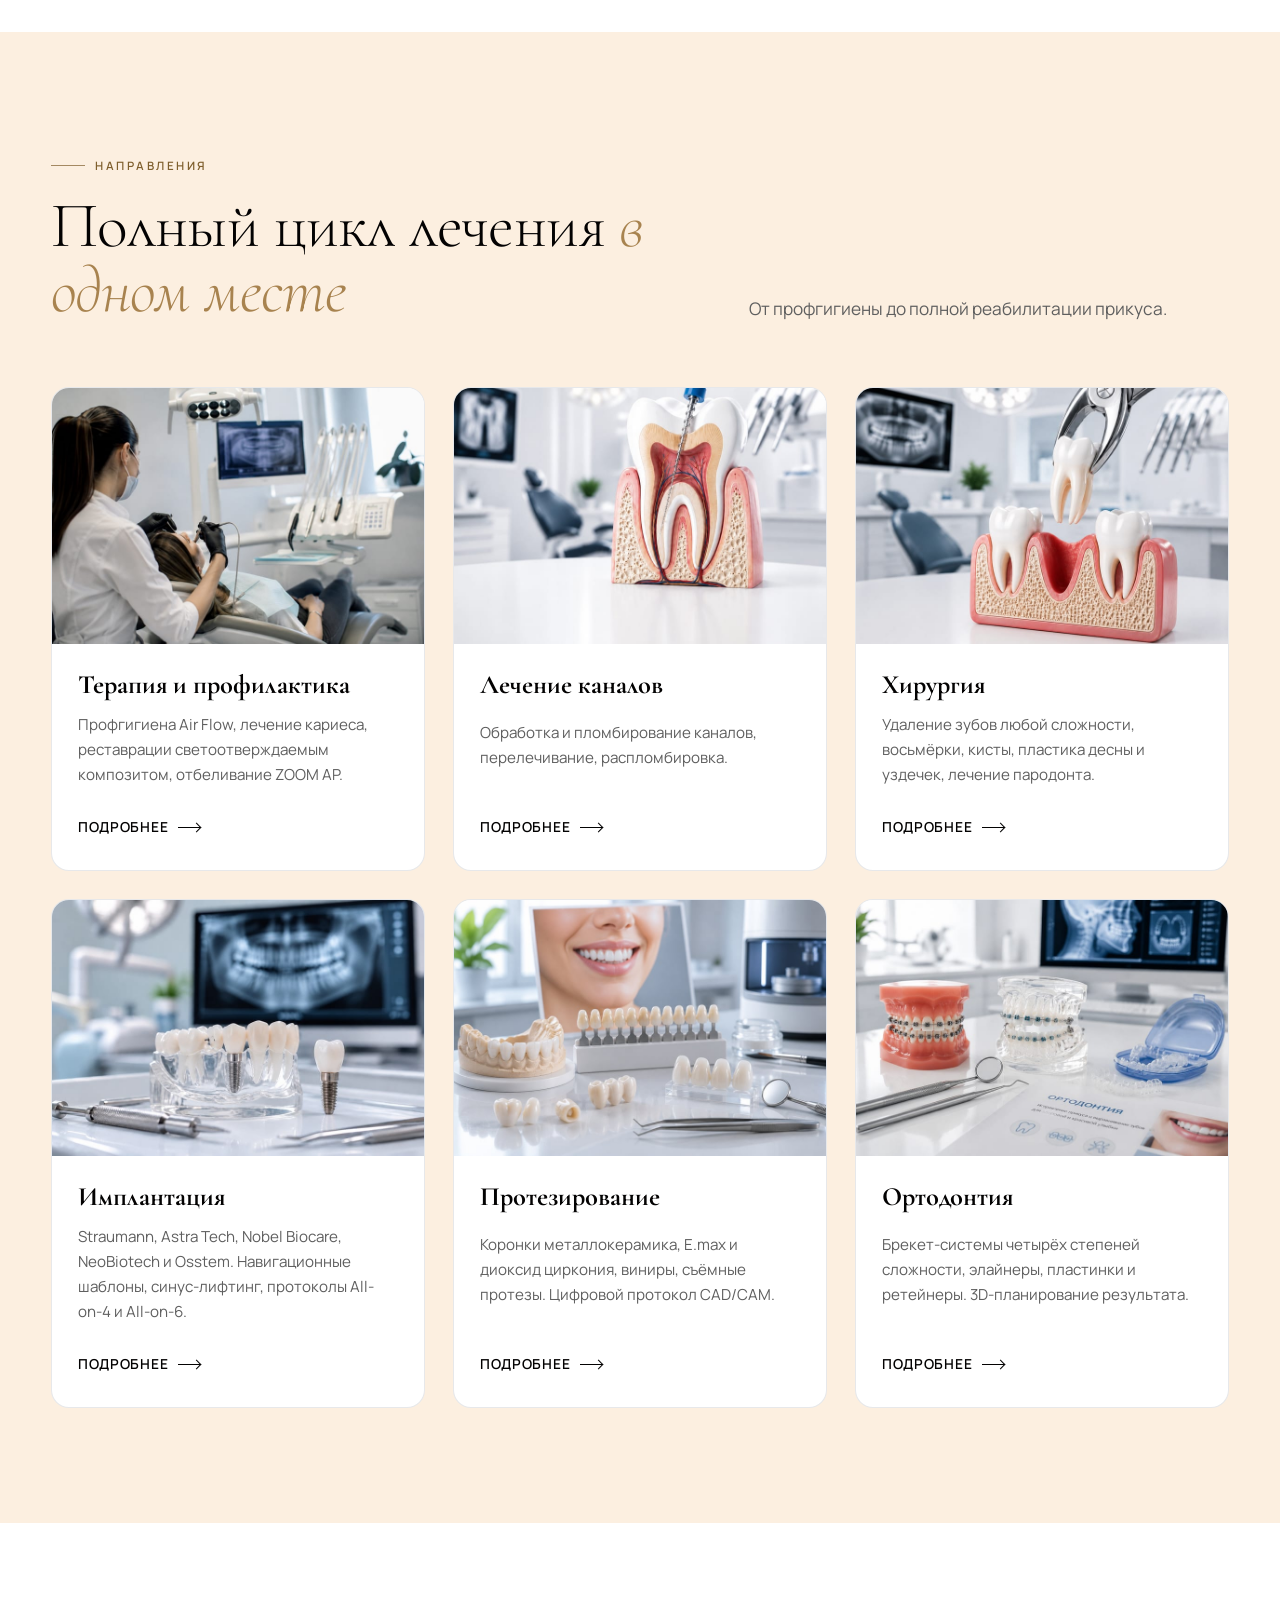
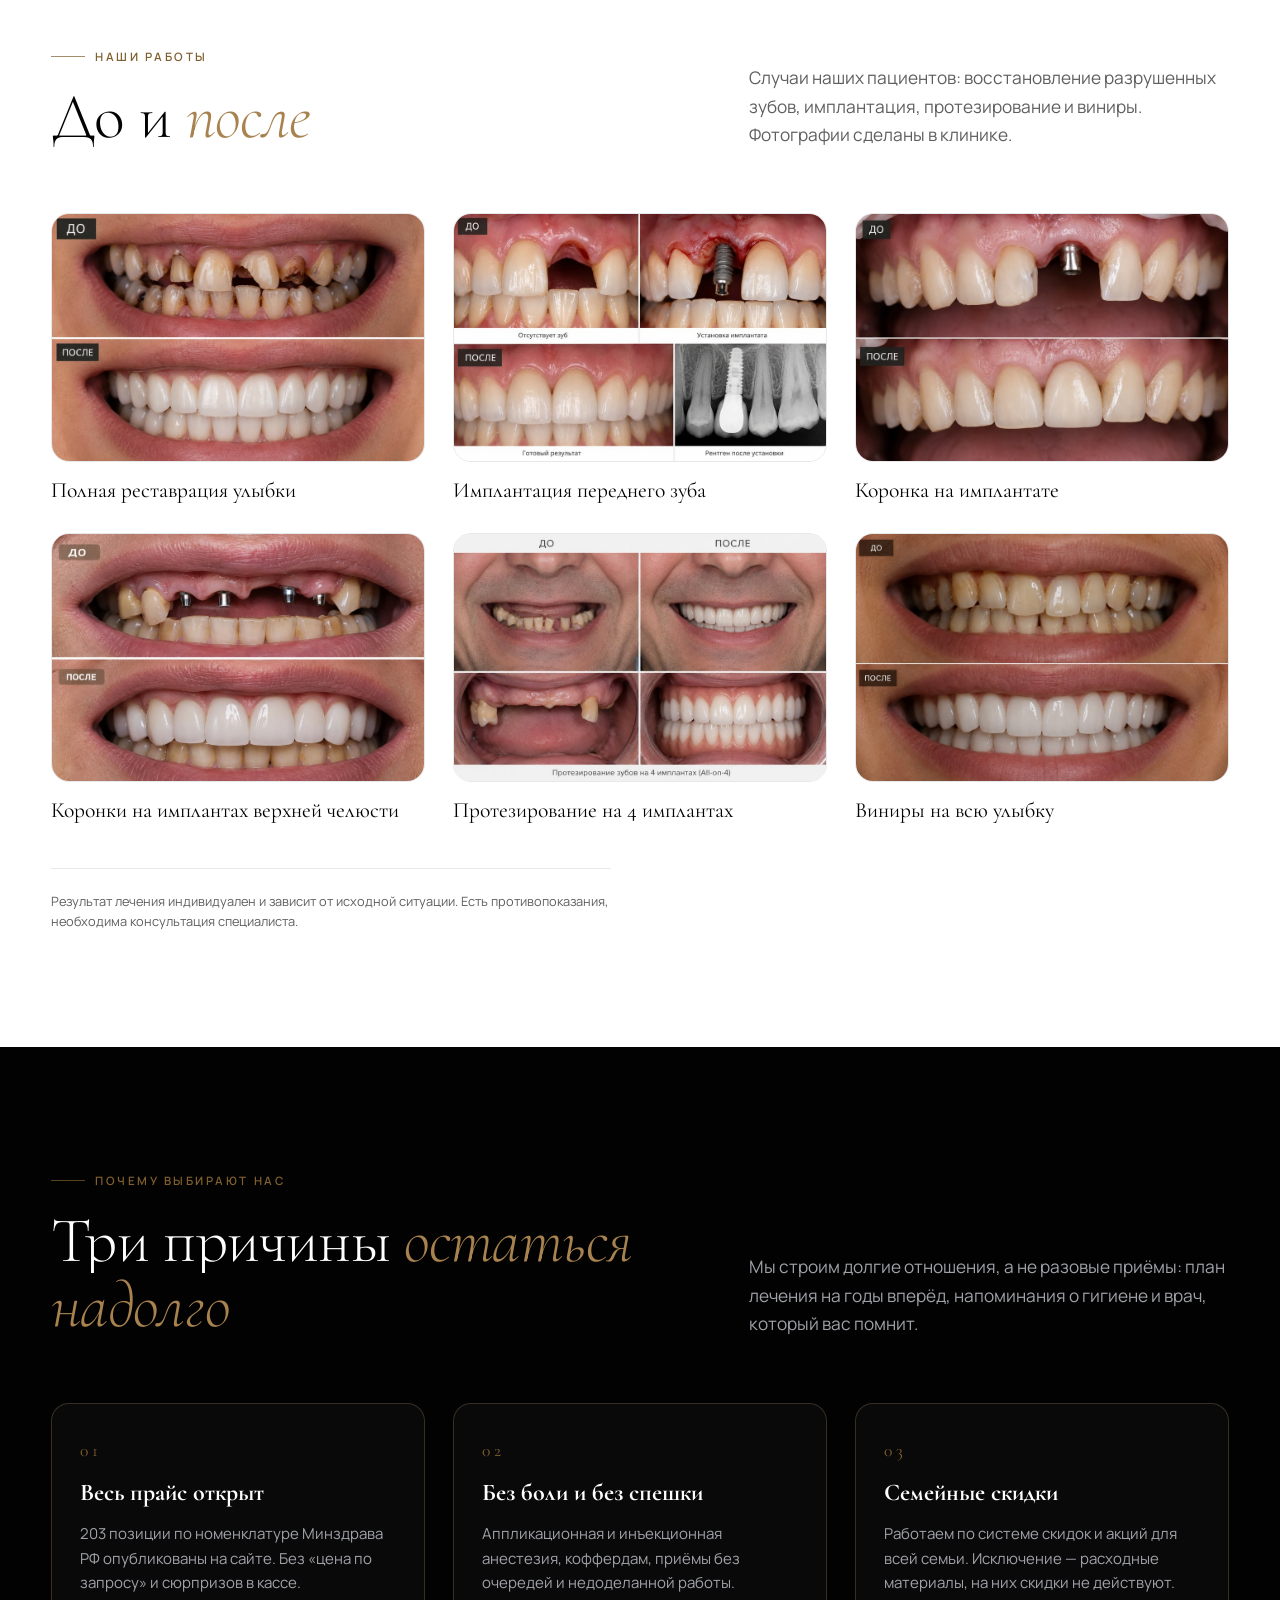
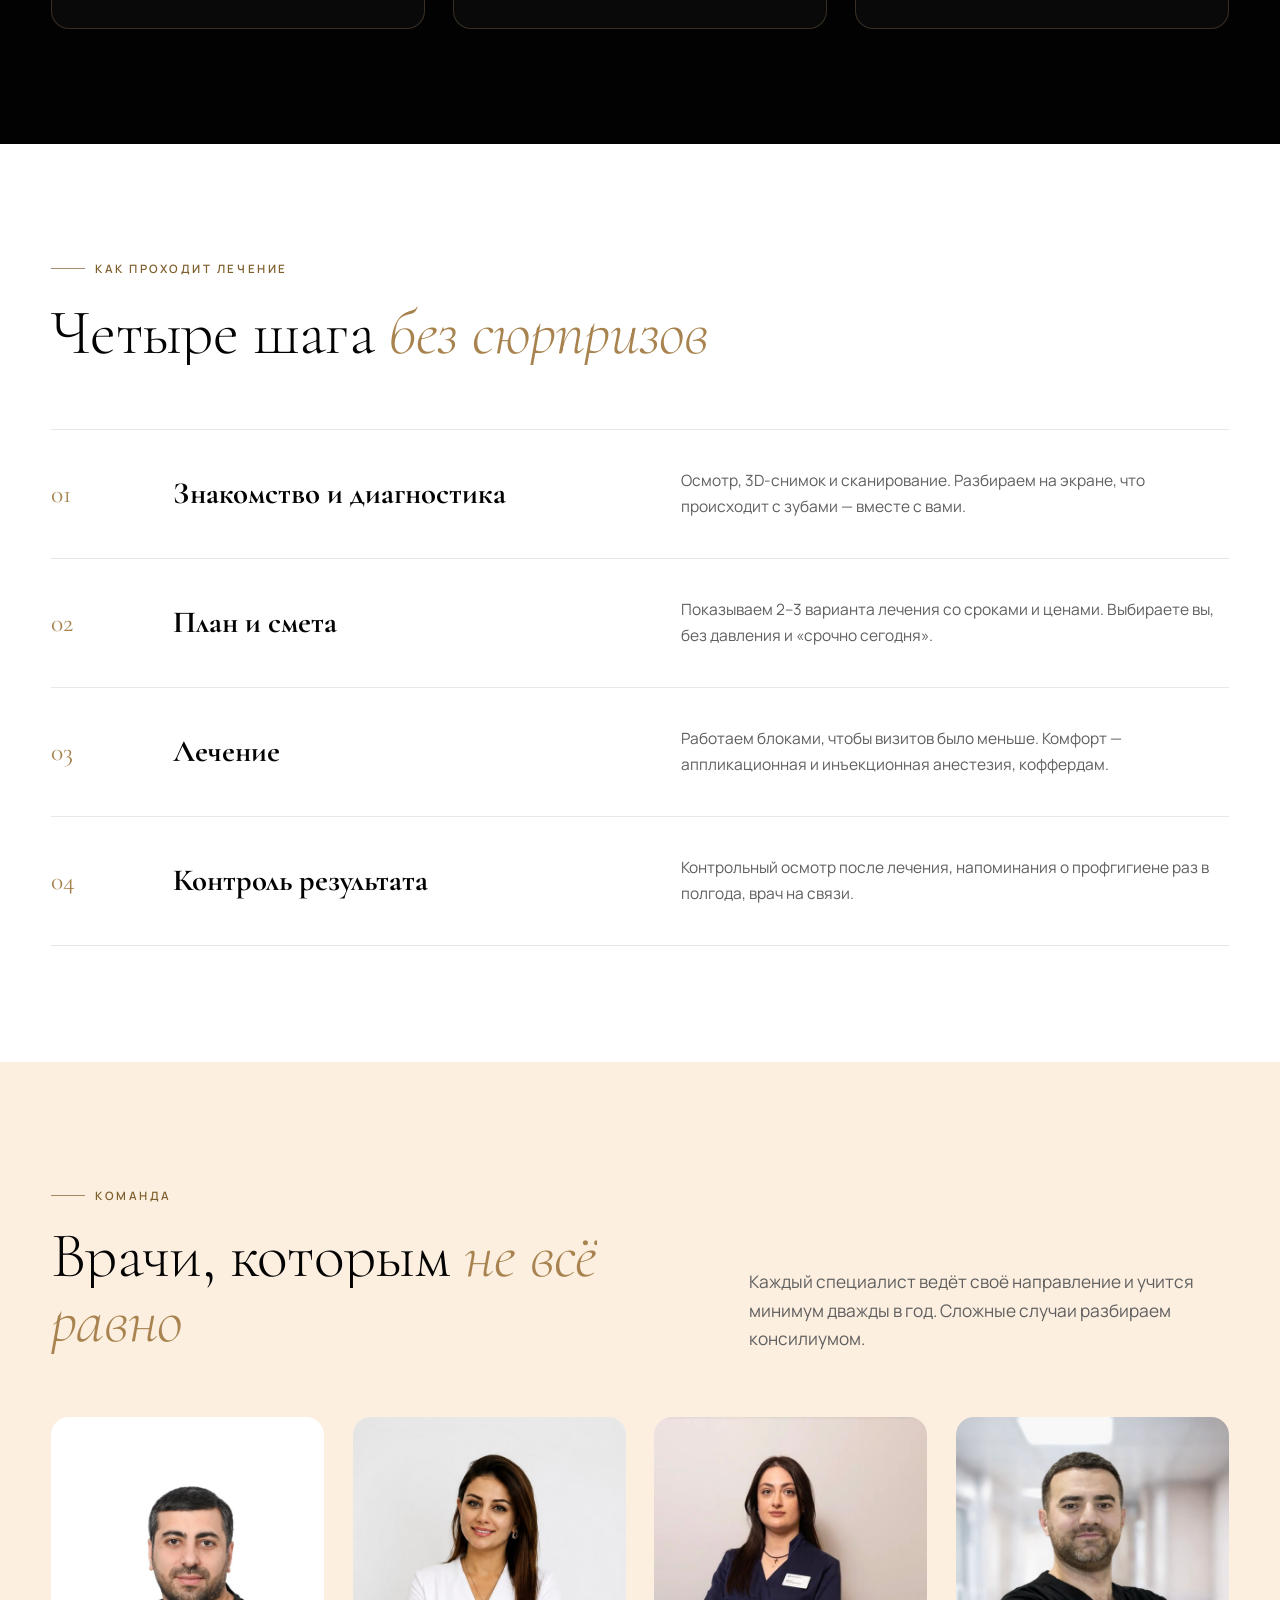
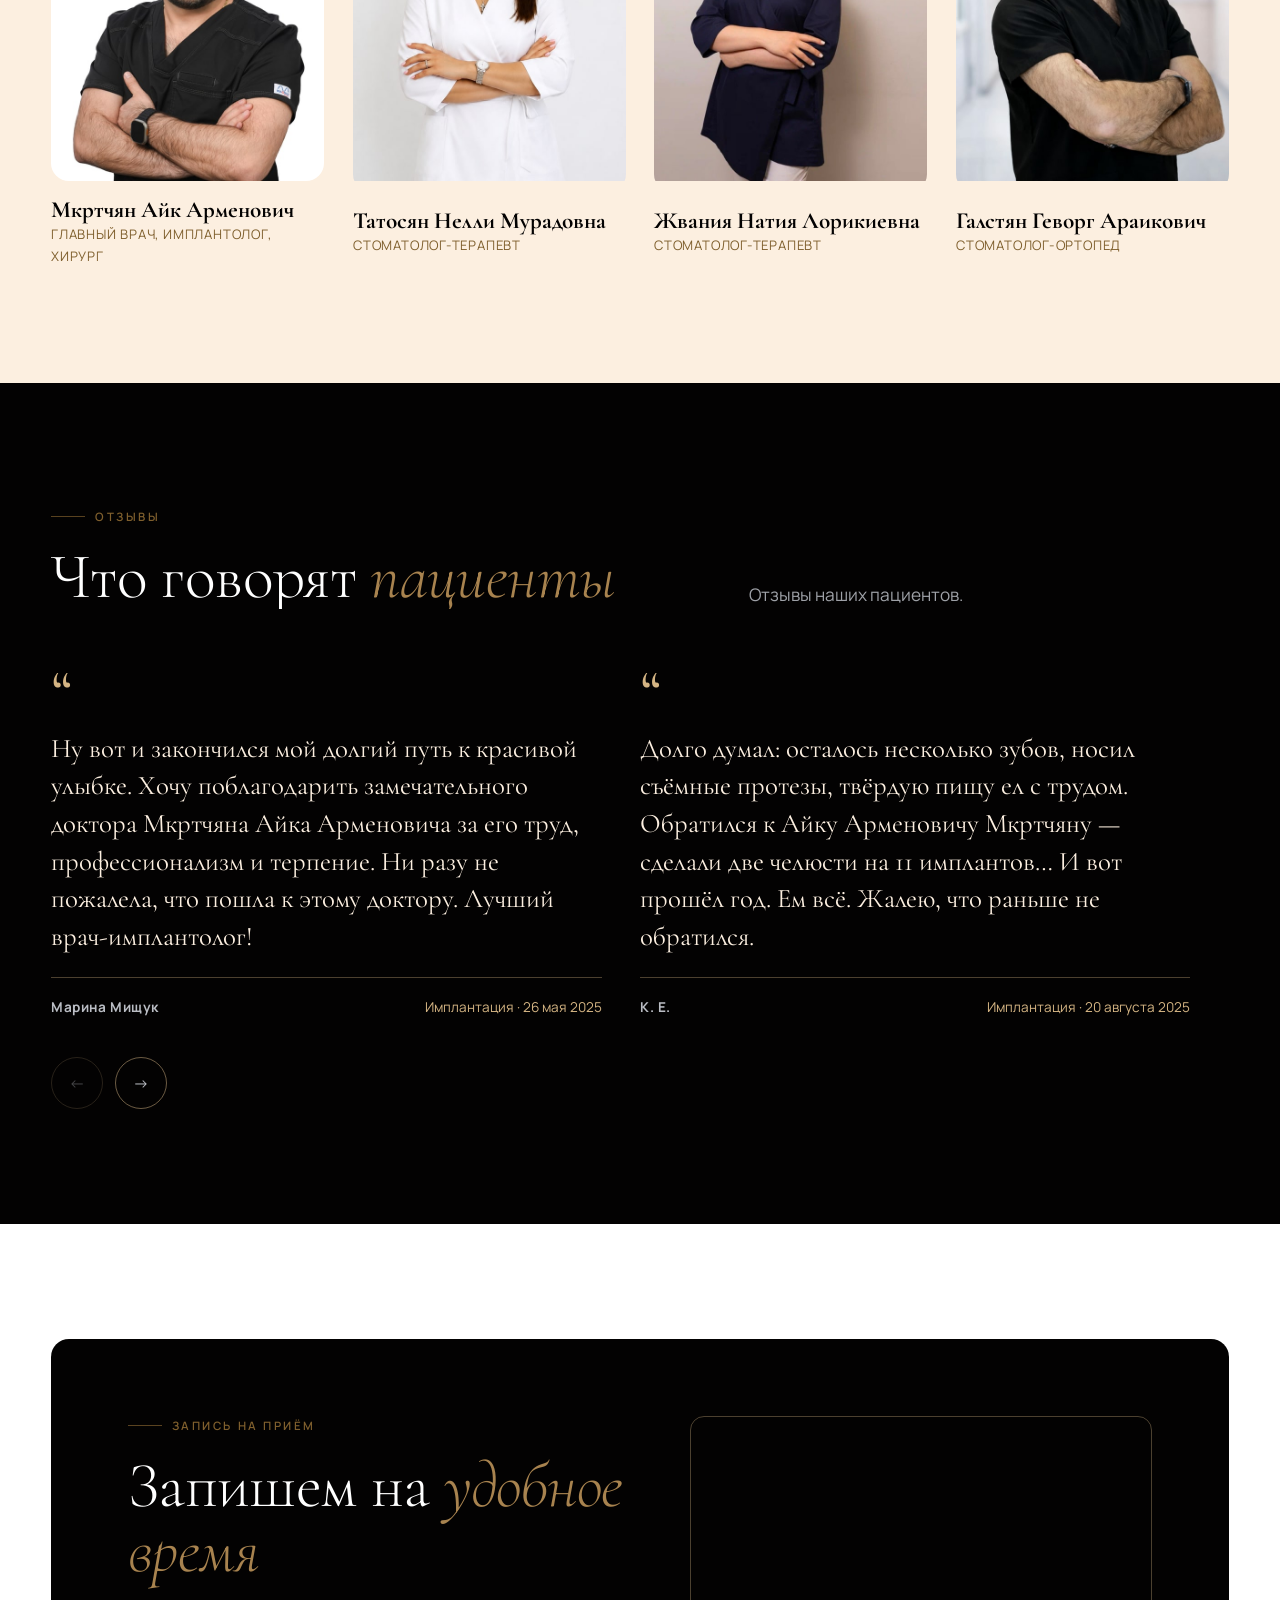
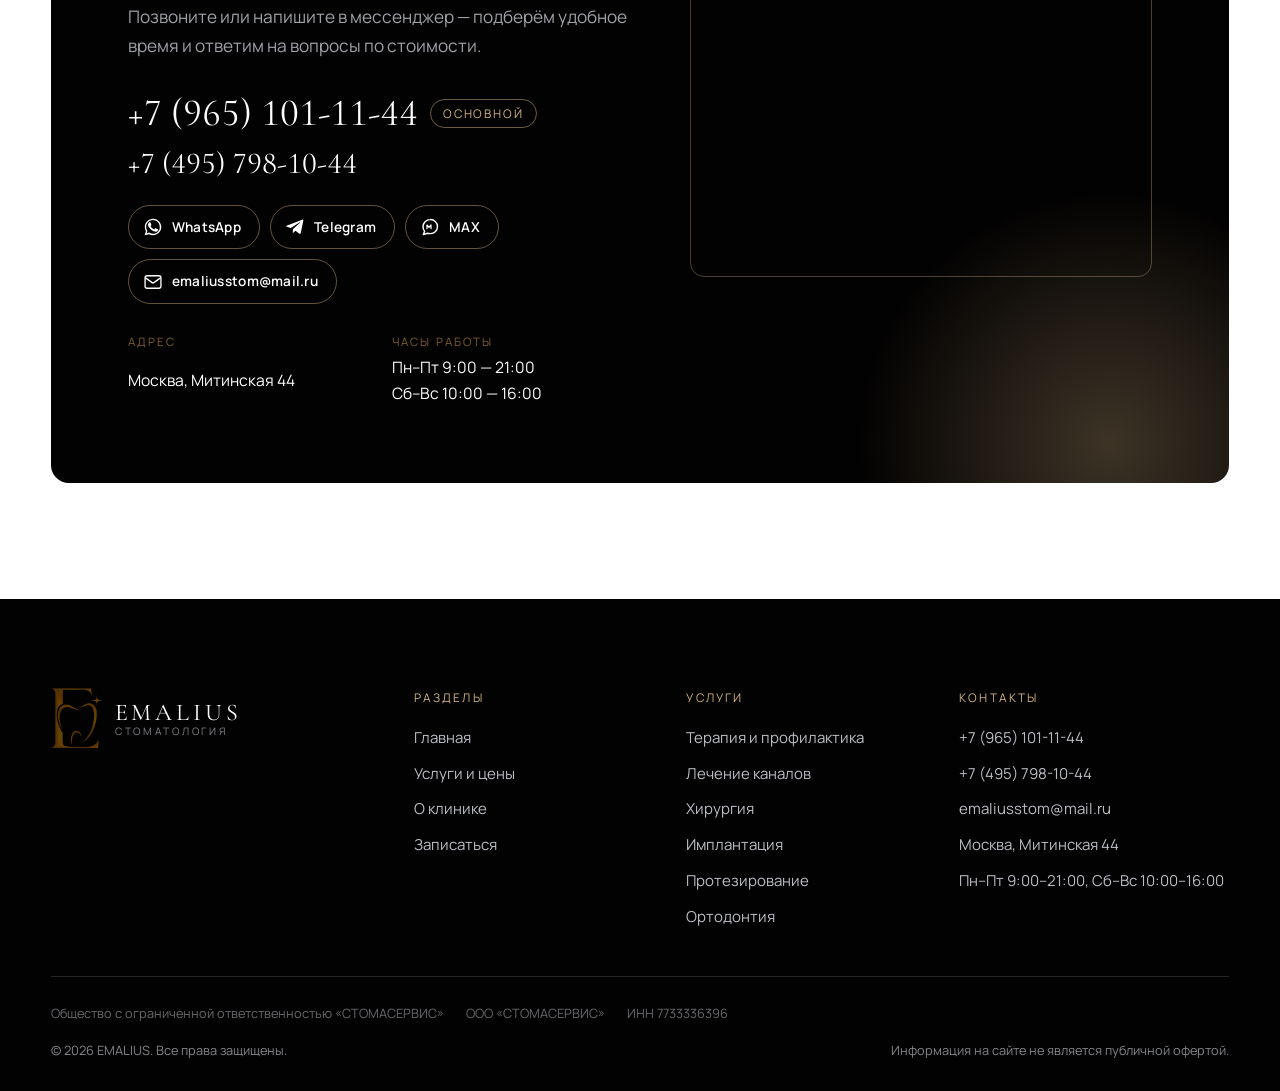
==== commit ac24a87a: "Кнопка почты копирует адрес на компьютере, новый заголовок первого экрана Co-Authored-By: Claude Opu" ====
--- a/index.html
+++ b/index.html
@@ -208,7 +208,7 @@
             <span class="eyebrow" data-anim="up">Эстетика • Здоровье • Доверие</span>
 
             <h1 class="display d-1 hero__title" data-anim="up" data-split>
-              Улыбка, которой <em>доверяют</em>
+              Восстановите зубы <em>выгоднее</em>
             </h1>
 
             <p class="lead" data-anim="up" style="--delay: 0.12s">
@@ -831,6 +831,7 @@
       </div>
     </footer>
 
+    <div class="toast" role="status" aria-live="polite" hidden></div>
     <!-- Уведомление о cookie -->
     <div class="cookie" role="region" aria-label="Уведомление об использовании cookie" hidden>
       <p class="cookie__text">
--- a/assets/css/style.css
+++ b/assets/css/style.css
@@ -2184,6 +2184,49 @@
 
 /* Кнопка «наверх» */
 /* --------------------------------------------------------------------------
+   Всплывающая подсказка (например, «адрес почты скопирован»)
+   -------------------------------------------------------------------------- */
+.toast {
+  position: fixed;
+  left: 50%;
+  bottom: 26px;
+  z-index: 130;
+  max-width: min(92vw, 460px);
+  padding: 13px 20px;
+  border-radius: 999px;
+  background: var(--ink);
+  color: var(--paper);
+  font-size: 0.85rem;
+  line-height: 1.4;
+  text-align: center;
+  box-shadow: 0 22px 50px -22px rgba(3, 2, 2, 0.7);
+  opacity: 0;
+  transform: translate(-50%, 14px);
+  pointer-events: none;
+  transition: opacity 0.35s var(--ease), transform 0.35s var(--ease);
+}
+
+.toast[hidden] {
+  display: none;
+}
+
+.toast.is-shown {
+  opacity: 1;
+  transform: translate(-50%, 0);
+}
+
+/* когда внизу висит плашка cookie, подсказка поднимается над ней */
+body.has-cookie .toast {
+  bottom: 120px;
+}
+
+@media (prefers-reduced-motion: reduce) {
+  .toast {
+    transition: none;
+  }
+}
+
+/* --------------------------------------------------------------------------
    Уведомление о cookie
    -------------------------------------------------------------------------- */
 .cookie {
@@ -2206,12 +2249,21 @@
   box-shadow: 0 26px 60px -28px rgba(3, 2, 2, 0.45);
   opacity: 0;
   transform: translateY(18px);
+  /* пока плашка не показана, она не должна перехватывать клики */
+  pointer-events: none;
   transition: opacity 0.5s var(--ease), transform 0.5s var(--ease);
+}
+
+/* display: flex выше перебивает встроенное [hidden] { display: none },
+   поэтому скрываем явно — иначе невидимая плашка ловит клики */
+.cookie[hidden] {
+  display: none;
 }
 
 .cookie.is-shown {
   opacity: 1;
   transform: translateY(0);
+  pointer-events: auto;
 }
 
 .cookie__text {
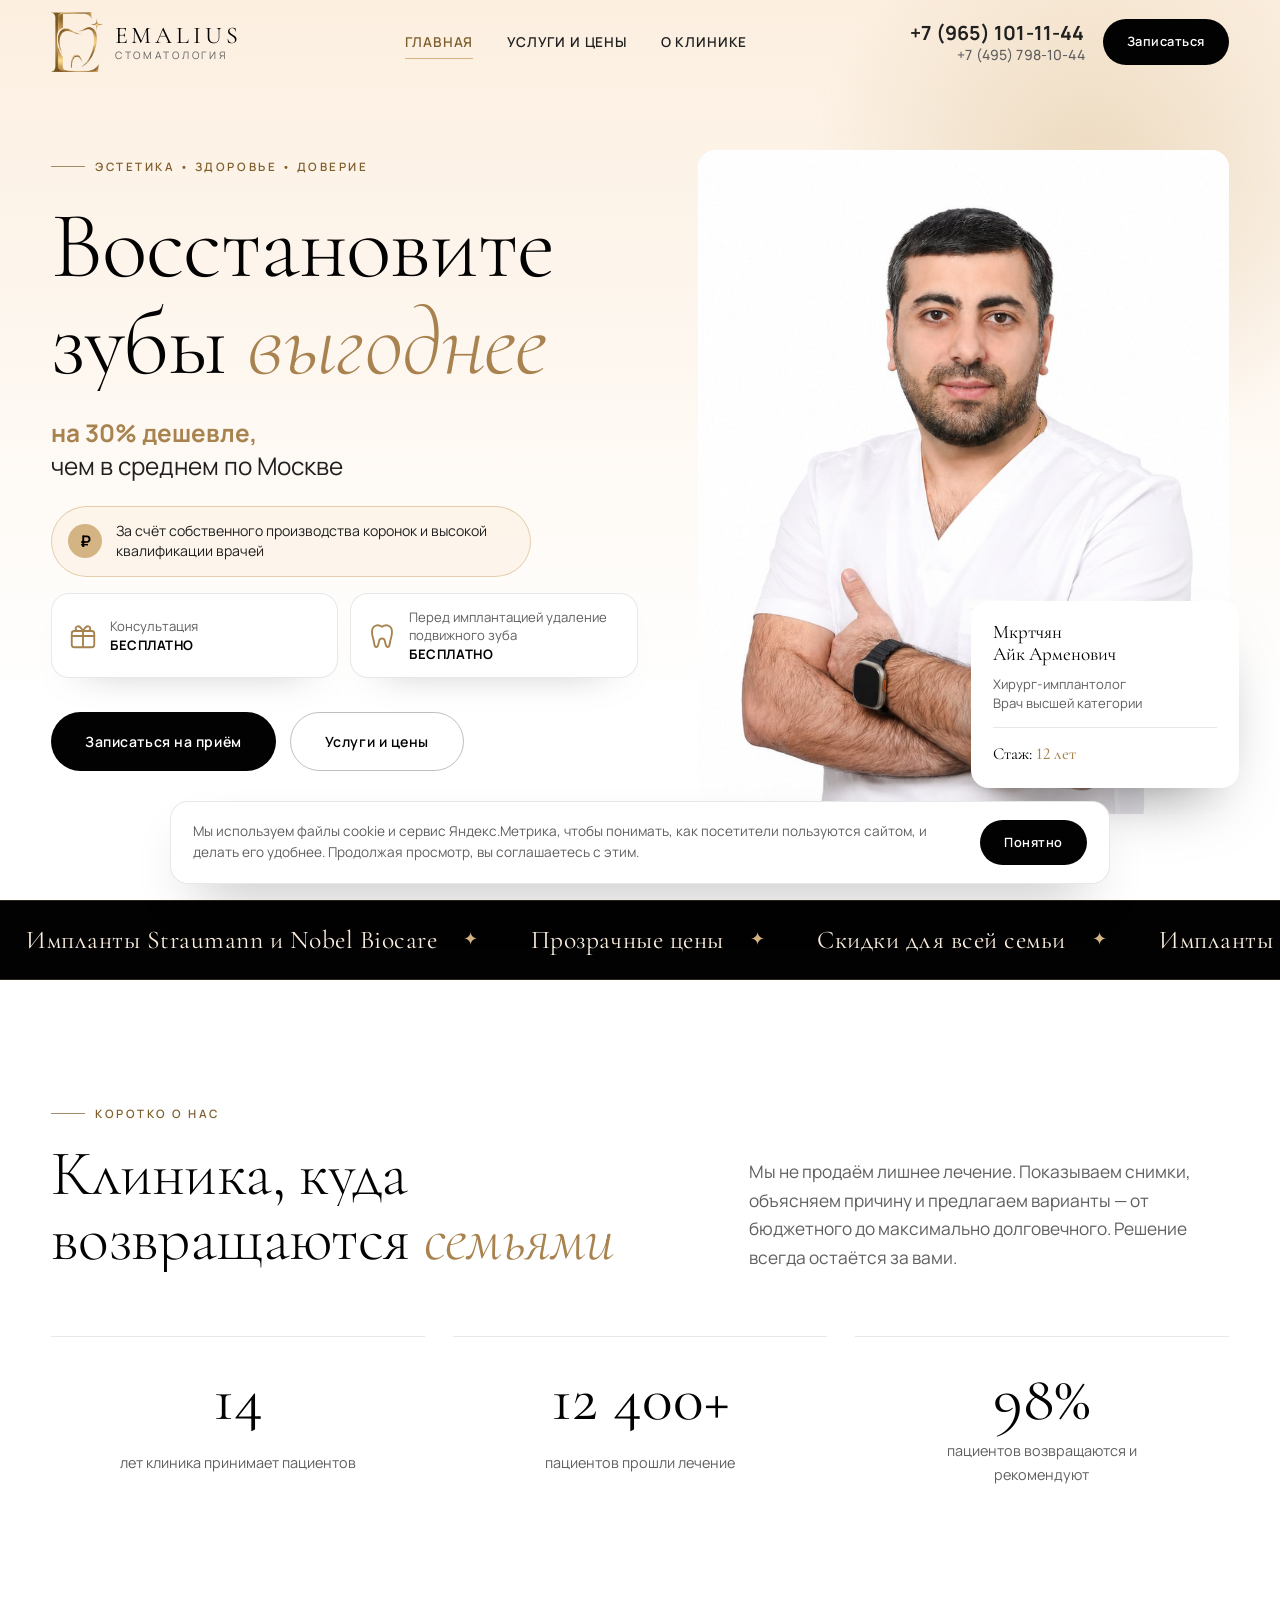
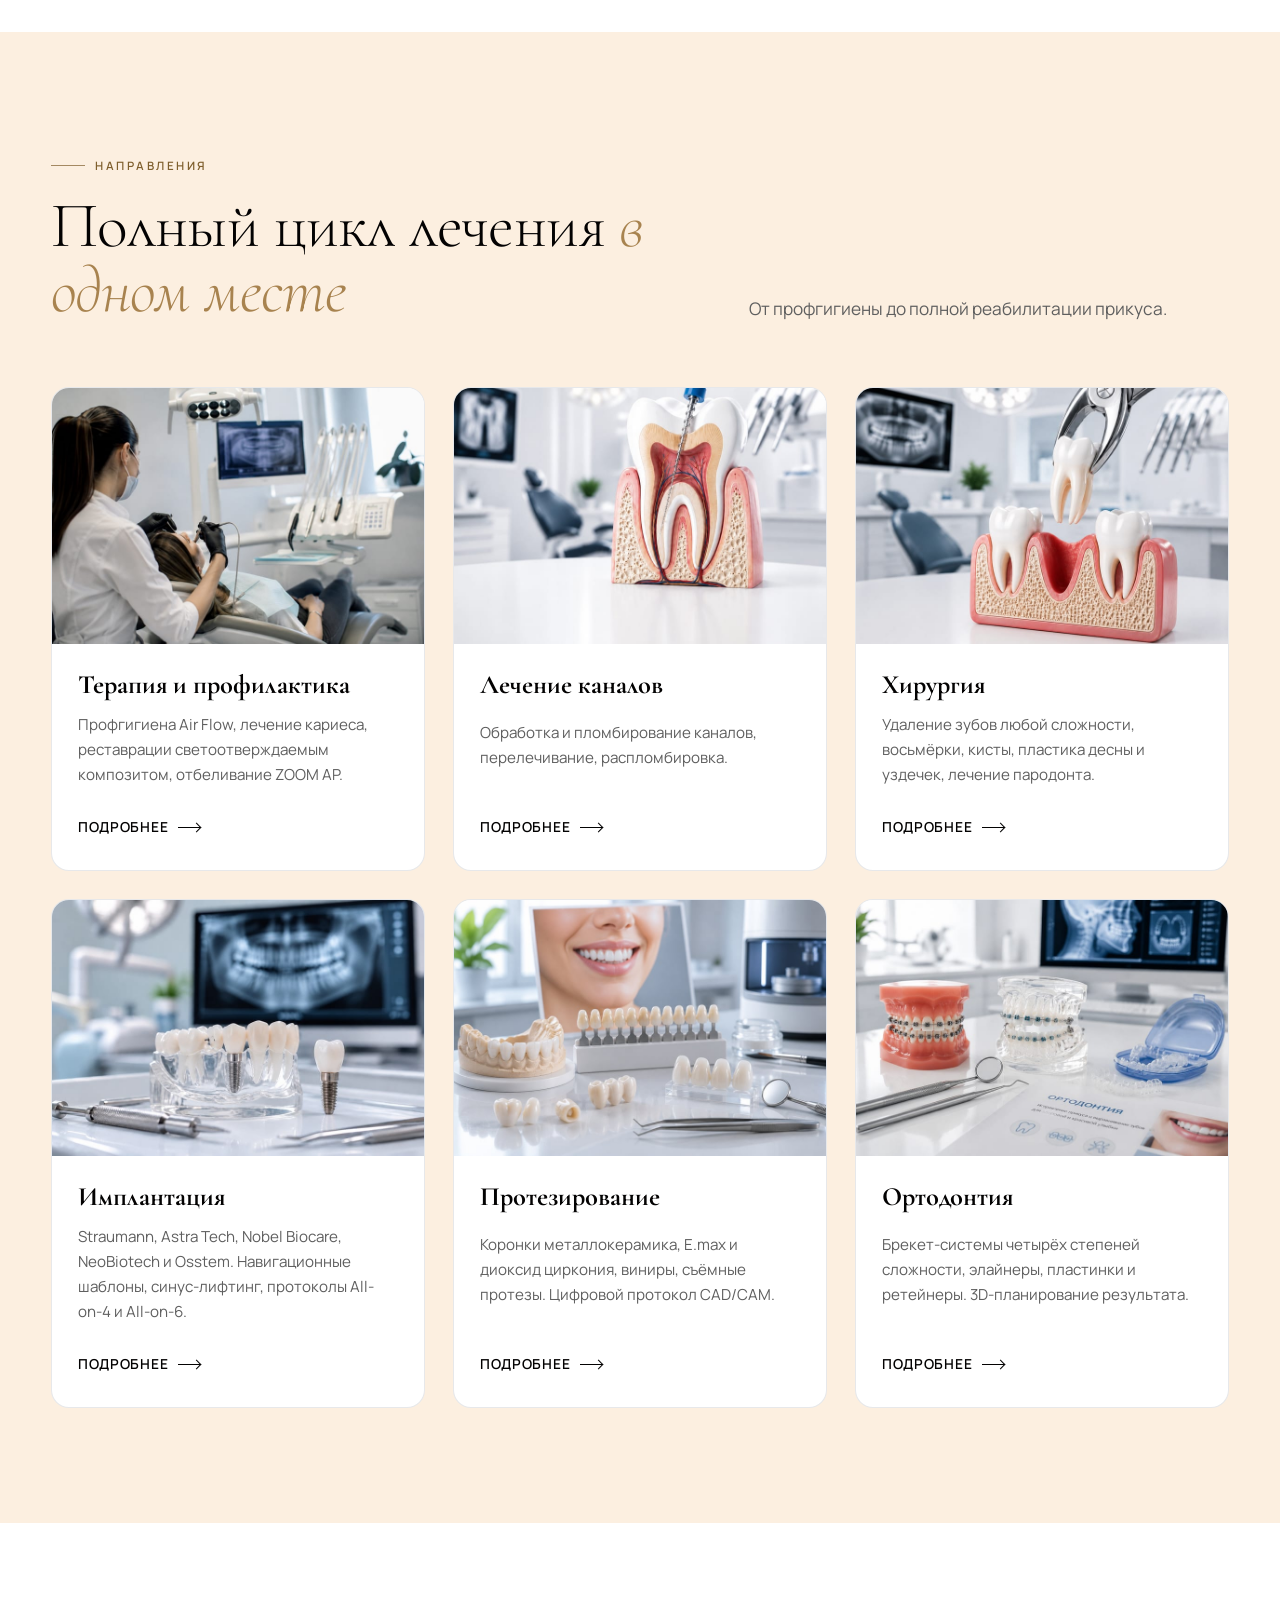
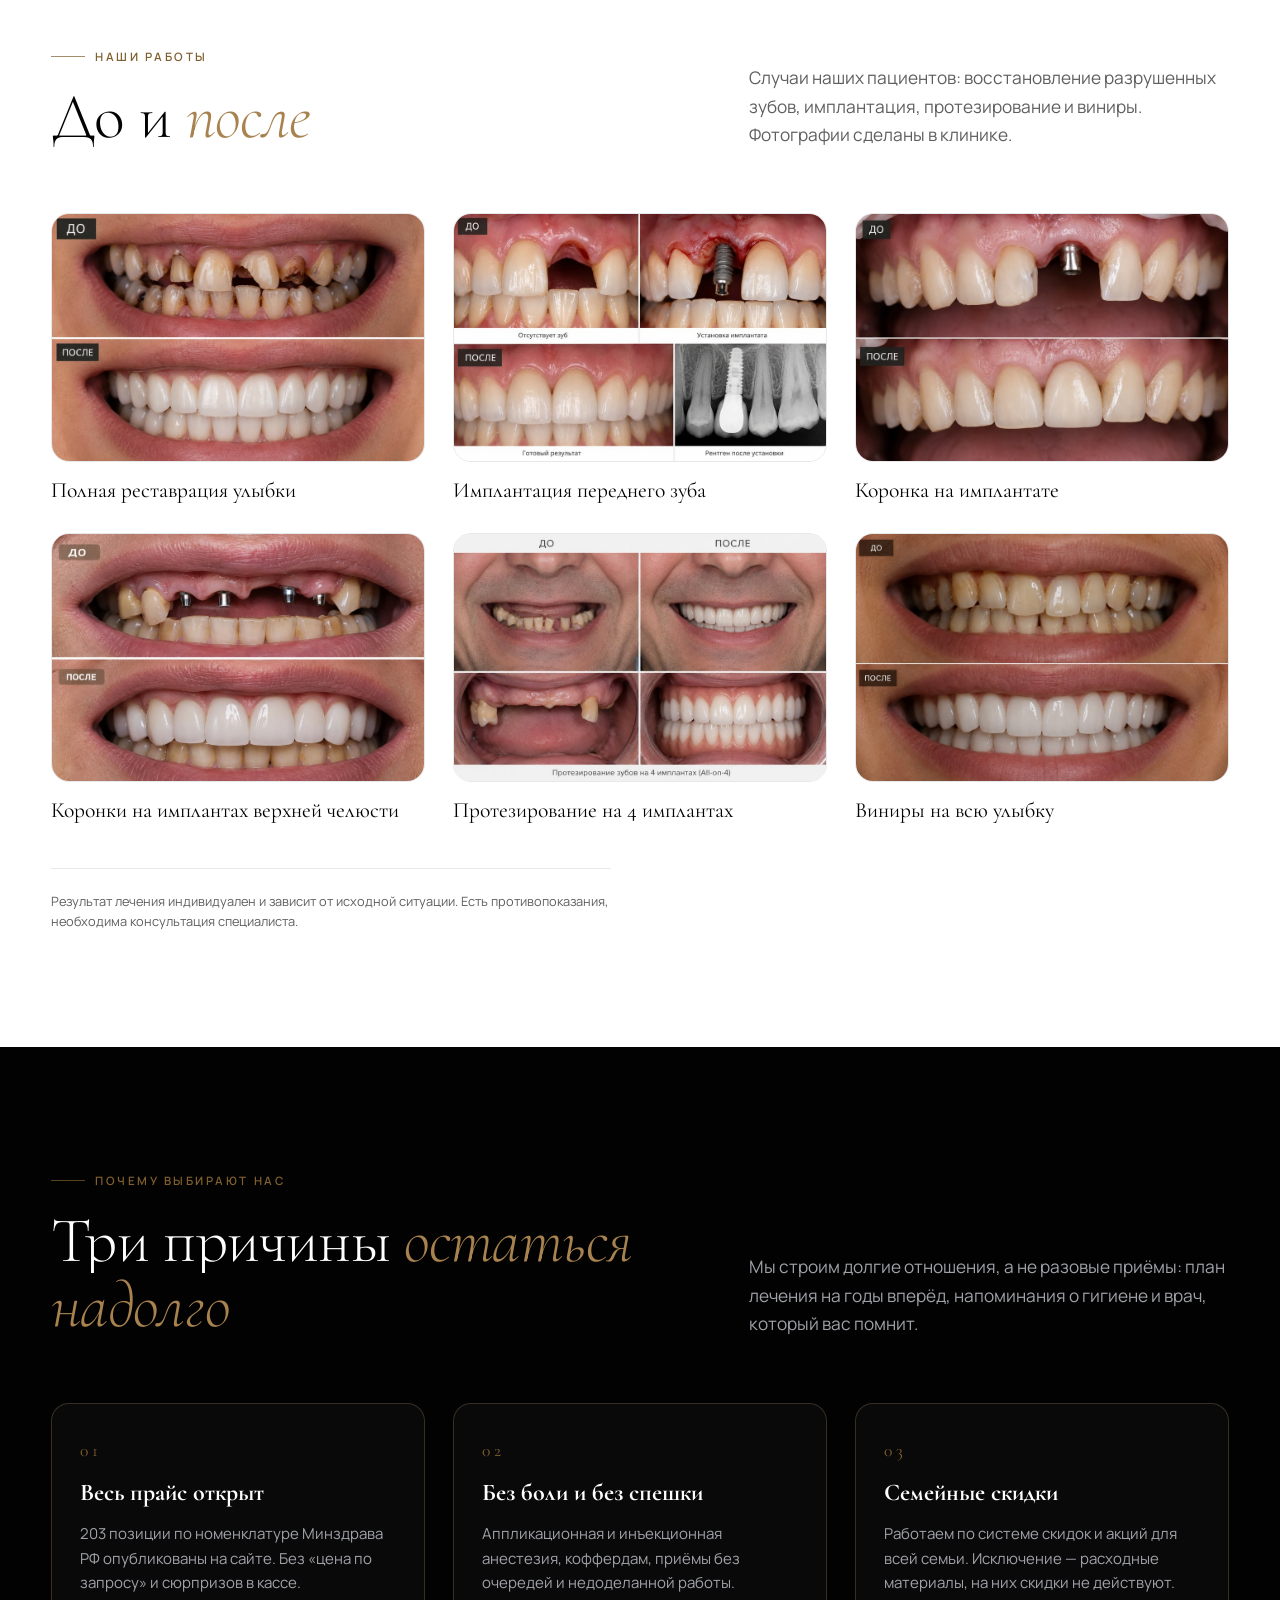
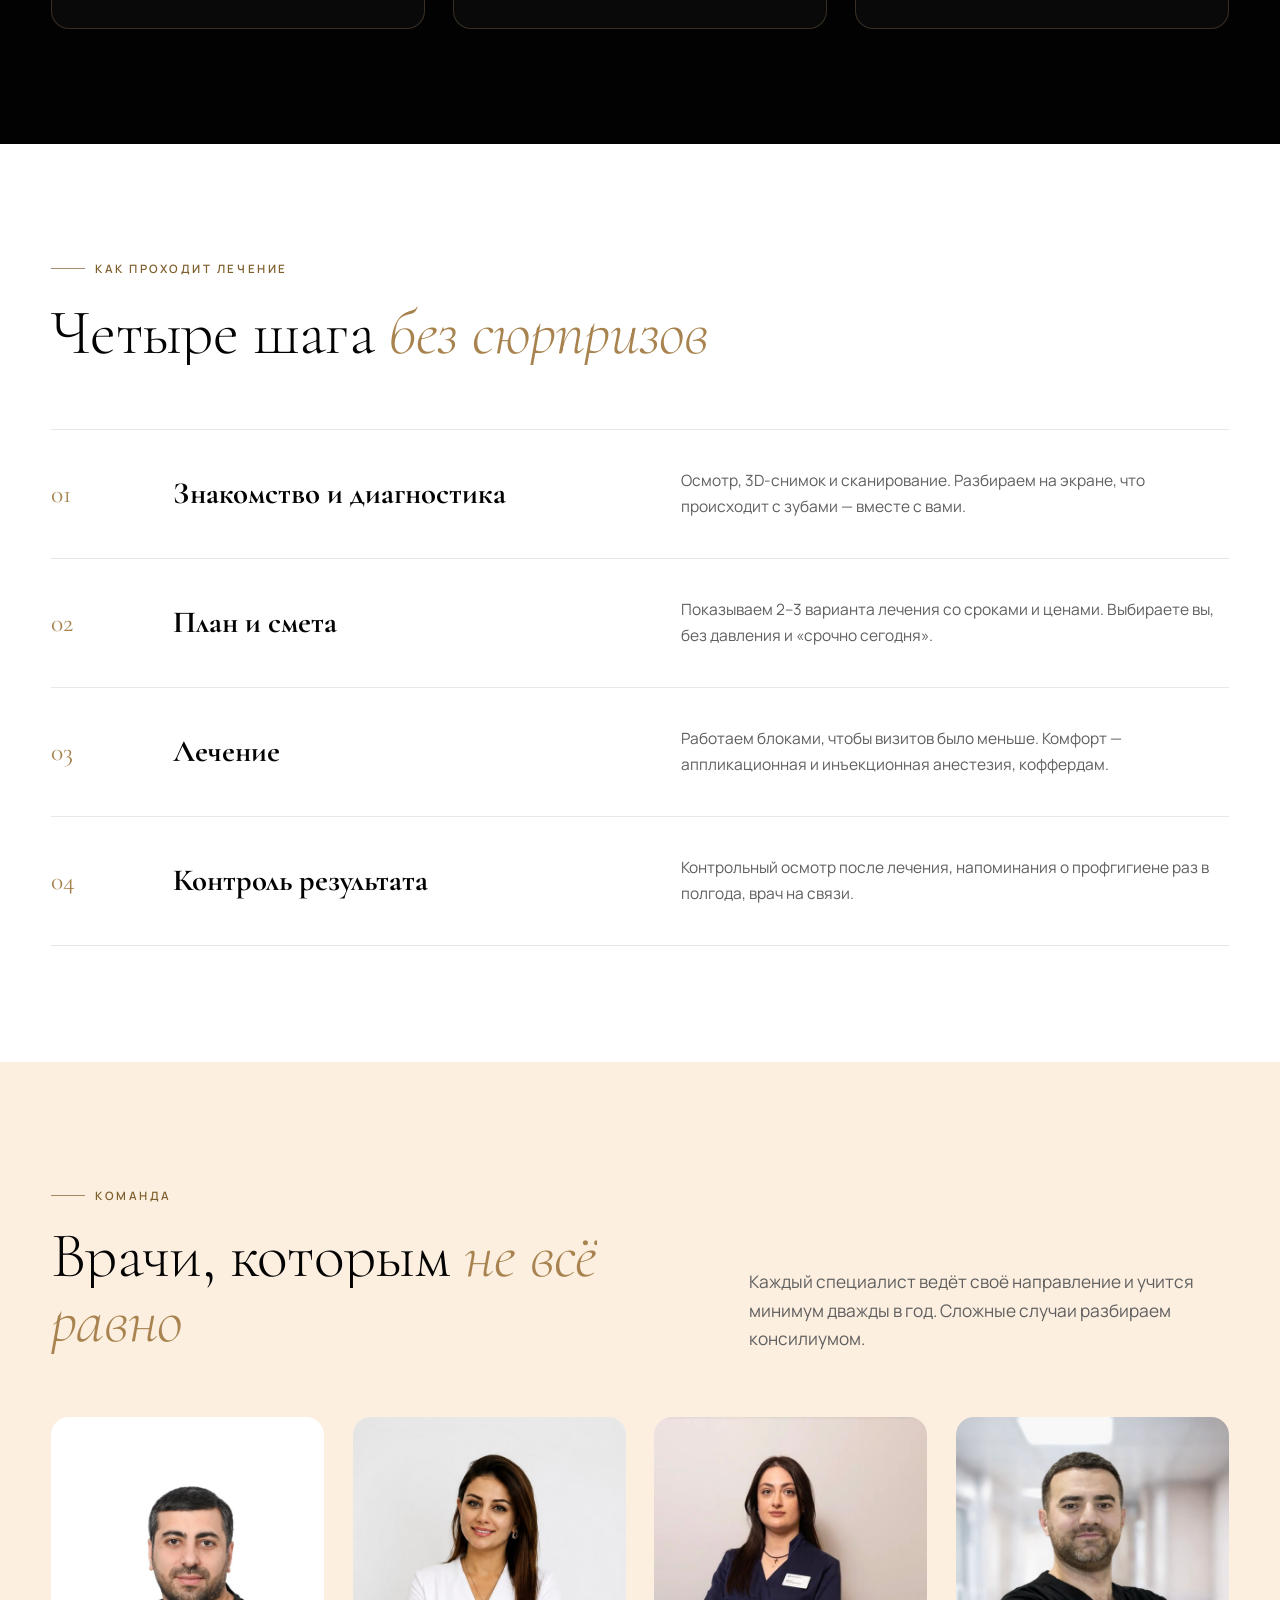
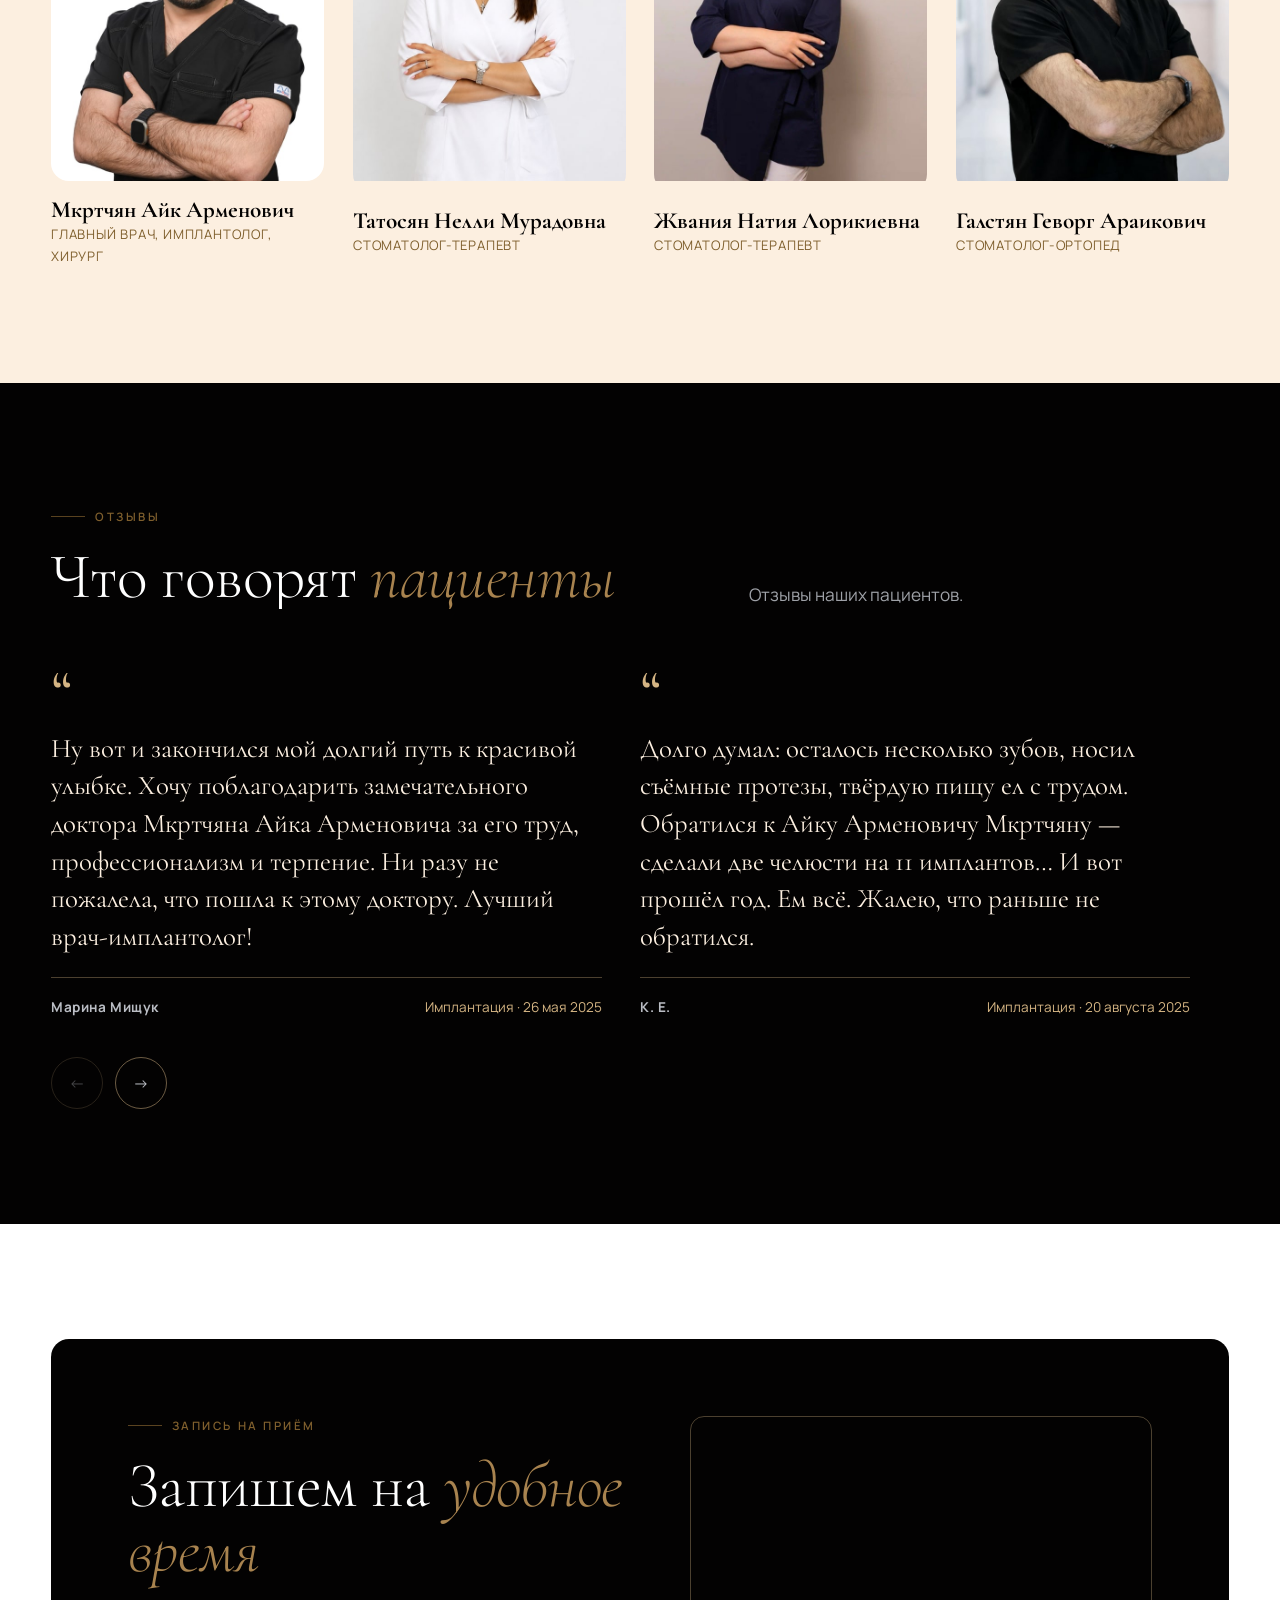
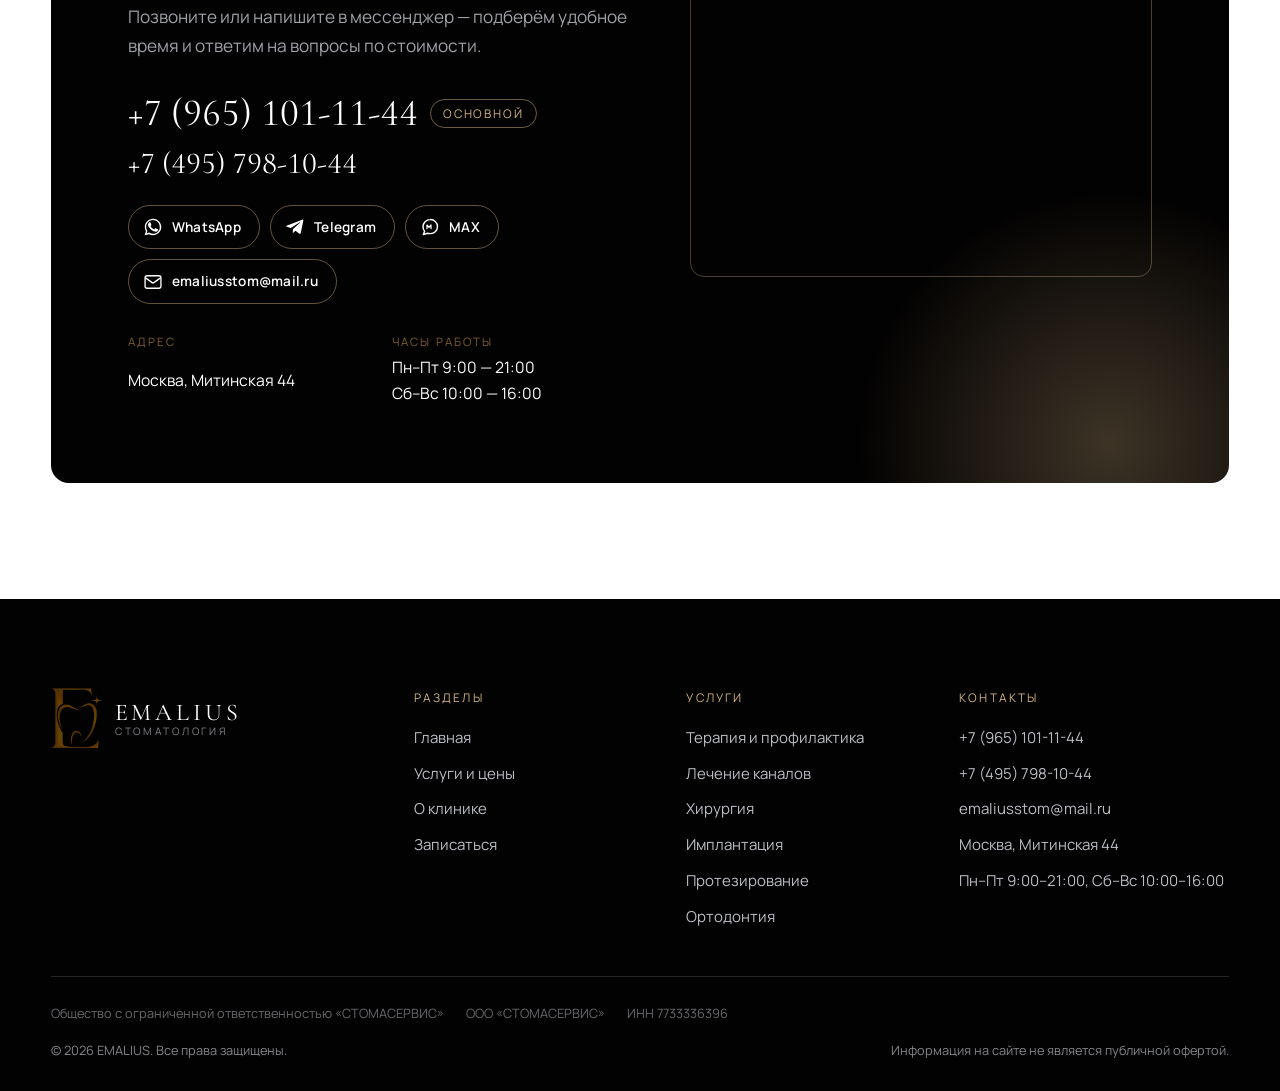
==== commit d9a93a0c: "Первый экран по макету клиента: фото главврача, выгода и бесплатные услуги Co-Authored-By: Claude Op" ====
--- a/index.html
+++ b/index.html
@@ -211,33 +211,67 @@
               Восстановите зубы <em>выгоднее</em>
             </h1>
 
-            <p class="lead" data-anim="up" style="--delay: 0.12s">
-              Москва, Митинская 44<br />
-              Всего 2 минуты пешком от метро Митино
+            <p class="hero__claim" data-anim="up" style="--delay: 0.1s">
+              <b>на 30% дешевле,</b><br />
+              чем в среднем по Москве
             </p>
 
-            <div class="hero__actions" data-anim="up" style="--delay: 0.2s">
+            <p class="hero__why" data-anim="up" style="--delay: 0.14s">
+              <span class="hero__why-icon" aria-hidden="true">₽</span>
+              За счёт собственного производства коронок и высокой
+              квалификации врачей
+            </p>
+
+            <ul class="hero__perks" data-anim="up" style="--delay: 0.18s">
+              <li class="perk">
+                <span class="perk__icon" aria-hidden="true">
+                  <svg viewBox="0 0 24 24" fill="none" stroke="currentColor" stroke-width="1.5" stroke-linecap="round" stroke-linejoin="round">
+                    <rect x="3" y="8" width="18" height="13" rx="2" />
+                    <path d="M3 12h18M12 8v13" />
+                    <path d="M12 8S9.5 3.5 7.2 4.4C5.6 5 5.7 7.6 8 8h4Zm0 0s2.5-4.5 4.8-3.6C18.4 5 18.3 7.6 16 8h-4Z" />
+                  </svg>
+                </span>
+                <span class="perk__text">Консультация <b>бесплатно</b></span>
+              </li>
+              <li class="perk">
+                <span class="perk__icon" aria-hidden="true">
+                  <svg viewBox="0 0 24 24" fill="none" stroke="currentColor" stroke-width="1.5" stroke-linecap="round" stroke-linejoin="round">
+                    <path d="M12 4.6c-1.5-1-3-1.4-4.4-1.1C5.3 4 4 6 4 8.7c0 2 .4 3.6.9 5.3.5 1.6.8 3.2 1 4.7.2 1.3.6 2.1 1.5 2.1 1 0 1.4-.9 1.8-2.6l.6-2.5c.3-1.1.7-1.7 2.2-1.7s1.9.6 2.2 1.7l.6 2.5c.4 1.7.8 2.6 1.8 2.6.9 0 1.3-.8 1.5-2.1.2-1.5.5-3.1 1-4.7.5-1.7.9-3.3.9-5.3 0-2.7-1.3-4.7-3.6-5.2-1.4-.3-2.9.1-4.4 1.1Z" />
+                  </svg>
+                </span>
+                <span class="perk__text">
+                  Перед имплантацией удаление подвижного зуба <b>бесплатно</b>
+                </span>
+              </li>
+            </ul>
+
+            <div class="hero__actions" data-anim="up" style="--delay: 0.24s">
               <a class="btn" href="#zapis">Записаться на приём</a>
               <a class="btn btn--ghost" href="services">Услуги и цены</a>
             </div>
 
-            <!-- ПЛЕЙСХОЛДЕРЫ: цифры не подтверждены клиникой, заменить на реальные -->
-            <div class="hero__facts" data-anim="up" style="--delay: 0.28s">
-              <div class="hero__fact">
-                <b><span data-field="stat-years" data-count="14">0</span></b>
-                <span>лет принимаем пациентов</span>
-              </div>
-              <div class="hero__fact">
-                <b><span data-field="stat-patients" data-count="12400" data-count-suffix="+">0</span></b>
-                <span>вылеченных пациентов</span>
-              </div>
-            </div>
+            <p class="hero__where" data-anim="up" style="--delay: 0.28s">
+              Москва, Митинская 44 — 2 минуты пешком от метро Митино
+            </p>
+
           </div>
 
           <div class="hero__media" data-anim="zoom" style="--delay: 0.15s">
-            <!-- ПЛЕЙСХОЛДЕР: главное фото (интерьер клиники / врач) -->
-            <div class="ph" data-ph="Главное фото · 900×1120"></div>
-
+            <img
+              src="assets/img/doctors/hero-head.jpg"
+              alt="Мкртчян Айк Арменович — главный врач стоматологии EMALIUS, хирург-имплантолог"
+              width="900"
+              height="1125"
+              fetchpriority="high"
+            />
+            <figure class="hero__doc">
+              <figcaption class="hero__doc-name">Мкртчян<br />Айк Арменович</figcaption>
+              <p class="hero__doc-role">
+                Хирург-имплантолог<br />
+                Врач высшей категории
+              </p>
+              <p class="hero__doc-exp">Стаж: <b>12 лет</b></p>
+            </figure>
           </div>
         </div>
 
--- a/assets/css/style.css
+++ b/assets/css/style.css
@@ -952,13 +952,178 @@
   color: var(--ink-mute);
 }
 
+/* Подзаголовок первого экрана: выгода */
+.hero__claim {
+  margin-top: clamp(18px, 2.4vw, 26px);
+  font-size: clamp(1.15rem, 1.9vw, 1.55rem);
+  line-height: 1.35;
+  color: var(--ink-soft);
+}
+
+.hero__claim b {
+  font-weight: 700;
+  color: var(--gold-deep);
+}
+
+/* Пояснение, за счёт чего дешевле */
+.hero__why {
+  display: flex;
+  align-items: center;
+  gap: 14px;
+  margin-top: clamp(18px, 2.2vw, 24px);
+  padding: 14px 22px 14px 16px;
+  max-width: 30rem;
+  border: 1px solid rgba(212, 180, 131, 0.6);
+  border-radius: 999px;
+  background: rgba(252, 239, 224, 0.55);
+  font-size: 0.88rem;
+  line-height: 1.45;
+  color: var(--ink-soft);
+}
+
+.hero__why-icon {
+  flex: 0 0 auto;
+  display: grid;
+  place-items: center;
+  width: 34px;
+  height: 34px;
+  border-radius: 50%;
+  background: var(--gold);
+  color: var(--ink);
+  font-weight: 700;
+  font-size: 1rem;
+}
+
+/* Два бесплатных пункта */
+.hero__perks {
+  display: grid;
+  gap: 12px;
+  margin-top: 16px;
+}
+
+@media (min-width: 560px) {
+  .hero__perks {
+    grid-template-columns: repeat(2, minmax(0, 1fr));
+  }
+}
+
+.perk {
+  display: flex;
+  align-items: center;
+  gap: 12px;
+  padding: 14px 16px;
+  border: 1px solid var(--line);
+  border-radius: var(--radius-lg);
+  background: var(--paper);
+  box-shadow: 0 18px 40px -34px rgba(3, 2, 2, 0.5);
+}
+
+.perk__icon {
+  flex: 0 0 auto;
+  width: 30px;
+  height: 30px;
+  color: var(--gold-deep);
+}
+
+.perk__icon svg {
+  width: 100%;
+  height: 100%;
+}
+
+.perk__text {
+  font-size: 0.82rem;
+  line-height: 1.4;
+  color: var(--ink-mute);
+}
+
+.perk__text b {
+  display: block;
+  font-weight: 700;
+  text-transform: uppercase;
+  letter-spacing: 0.04em;
+  color: var(--ink);
+}
+
+/* Адрес под кнопками */
+.hero__where {
+  margin-top: 22px;
+  font-size: 0.86rem;
+  color: var(--ink-mute);
+}
+
 .hero__media {
   position: relative;
 }
 
-.hero__media .ph {
+.hero__media .ph,
+.hero__media img {
   --ph-ratio: 4 / 5;
-  border-radius: 260px 260px var(--radius-lg) var(--radius-lg);
+  border-radius: var(--radius-lg);
+}
+
+.hero__media img {
+  display: block;
+  width: 100%;
+  aspect-ratio: 4 / 5;
+  object-fit: cover;
+  object-position: top center;
+  background: var(--paper);
+}
+
+/* Карточка врача поверх фото */
+.hero__doc {
+  position: absolute;
+  right: clamp(-10px, -1vw, 0px);
+  bottom: 26px;
+  width: clamp(210px, 24vw, 268px);
+  padding: 20px 22px;
+  background: var(--paper);
+  border-radius: var(--radius-lg);
+  box-shadow: 0 30px 64px -32px rgba(3, 2, 2, 0.55);
+}
+
+.hero__doc-name {
+  font-family: var(--font-display);
+  font-size: clamp(1.15rem, 1.5vw, 1.4rem);
+  line-height: 1.15;
+  color: var(--ink);
+}
+
+.hero__doc-role {
+  margin-top: 10px;
+  font-size: 0.82rem;
+  line-height: 1.45;
+  color: var(--ink-mute);
+}
+
+.hero__doc-exp {
+  margin-top: 14px;
+  padding-top: 12px;
+  border-top: 1px solid var(--line);
+  font-family: var(--font-display);
+  font-size: 1.05rem;
+  color: var(--ink);
+  font-variant-numeric: lining-nums;
+}
+
+.hero__doc-exp b {
+  font-weight: 500;
+  color: var(--gold-deep);
+}
+
+@media (max-width: 559px) {
+  .hero__doc {
+    position: static;
+    width: auto;
+    margin-top: -34px;
+    margin-inline: 14px;
+    border: 1px solid var(--line);
+  }
+
+  /* на узких экранах подсказка «листайте» налезала на карточку врача */
+  .hero .scroll-hint {
+    display: none;
+  }
 }
 
 .hero__badge {
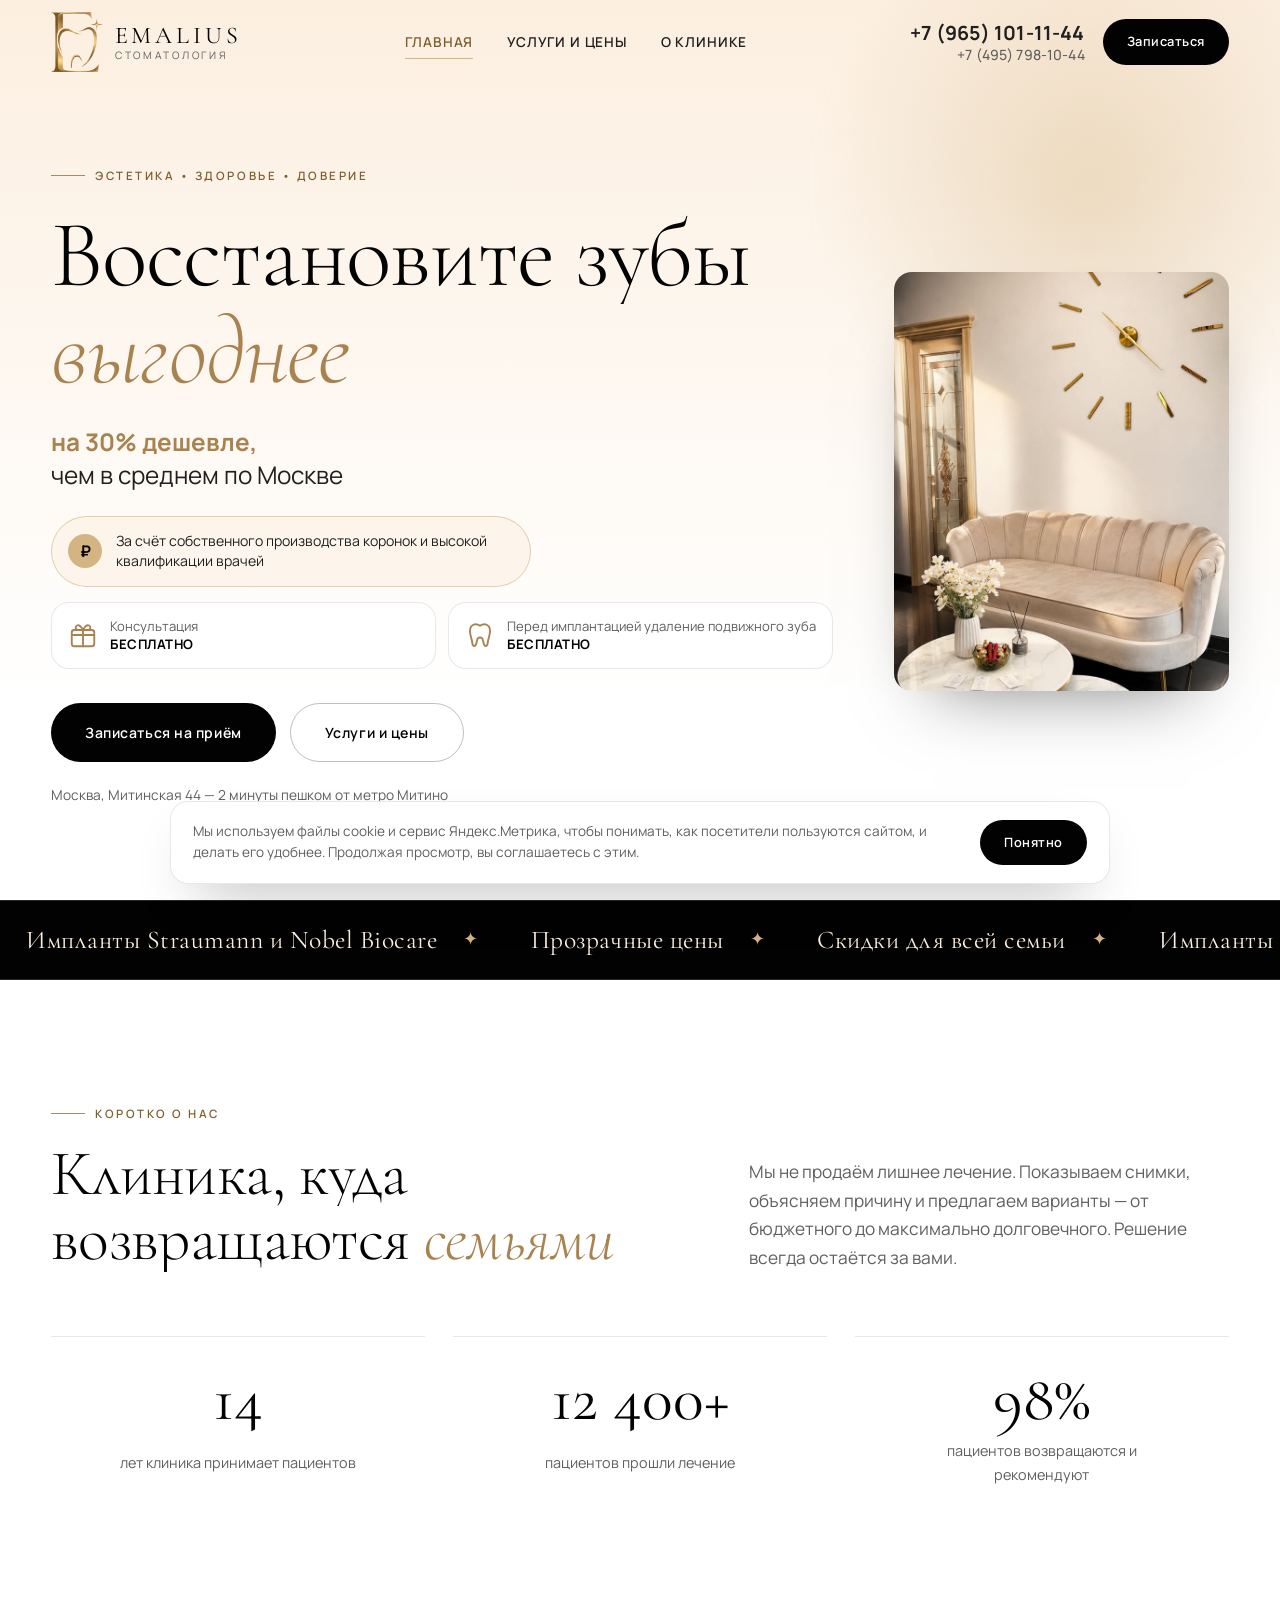
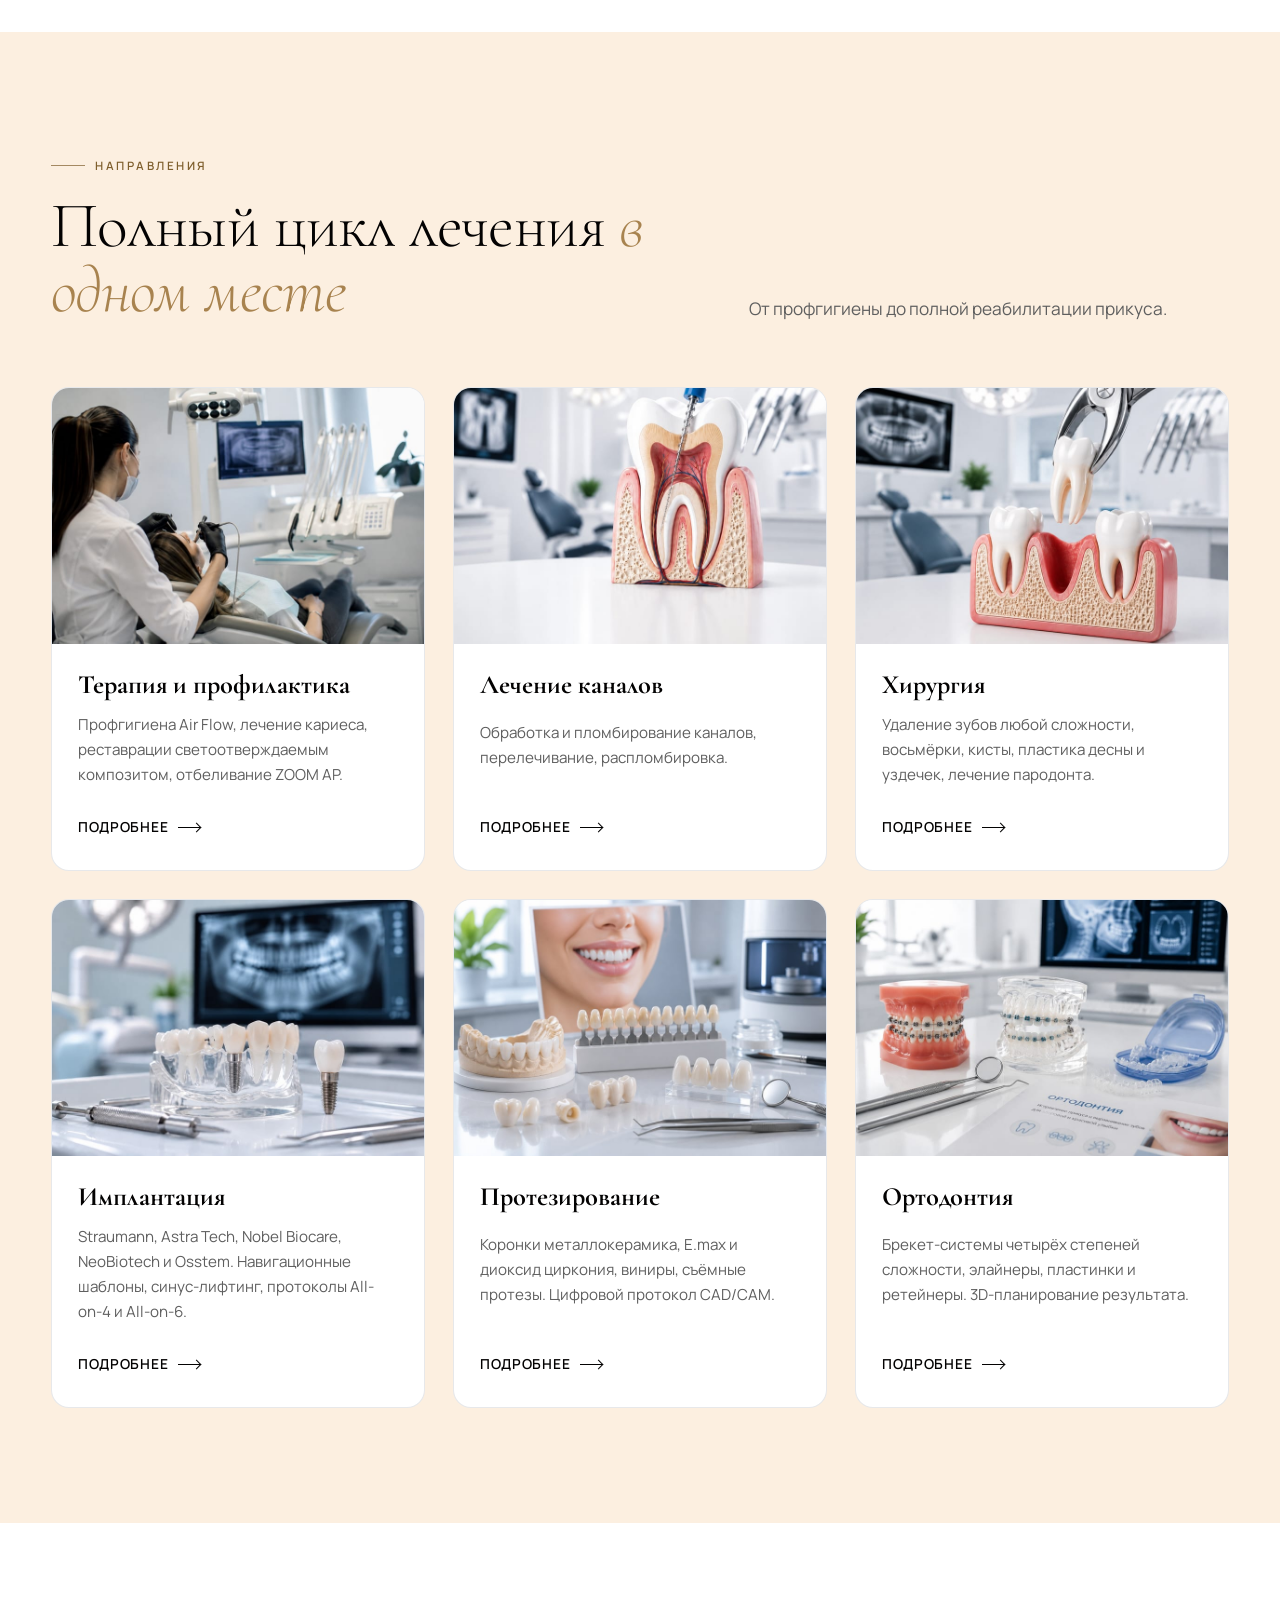
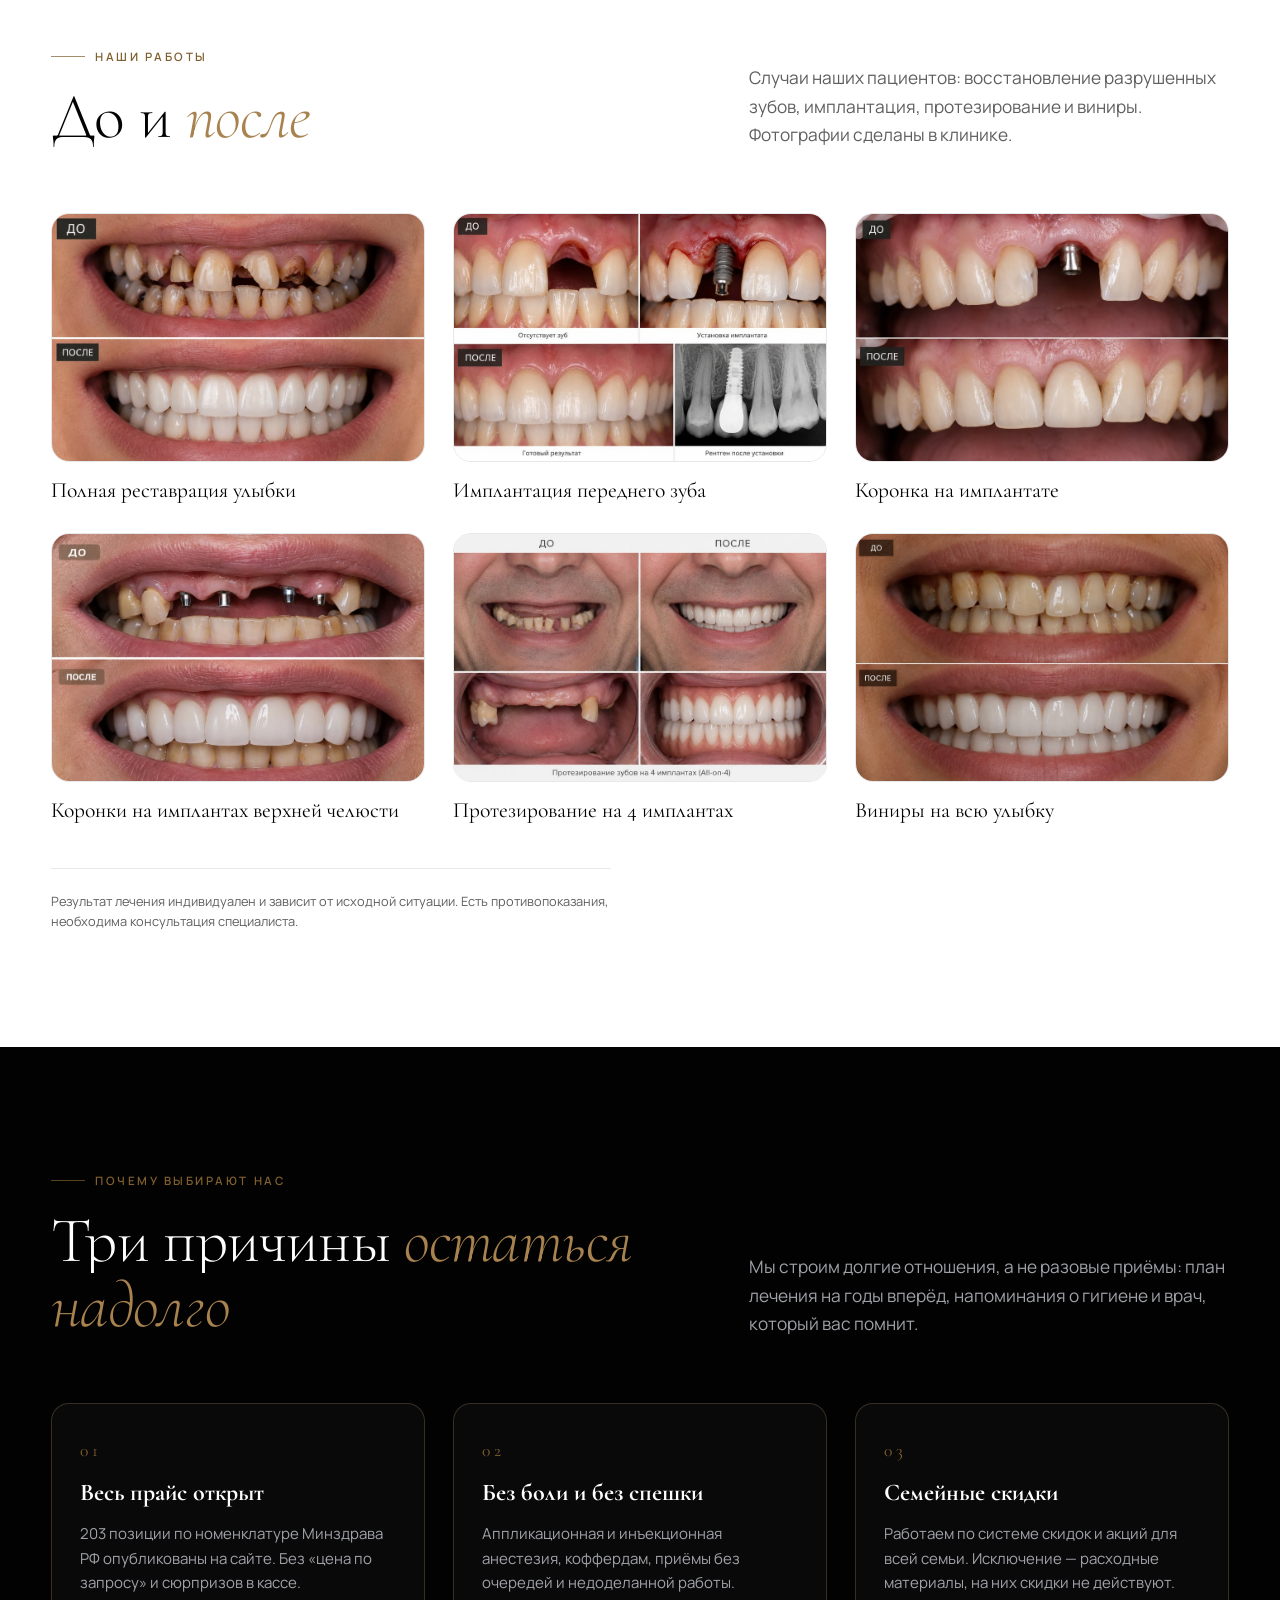
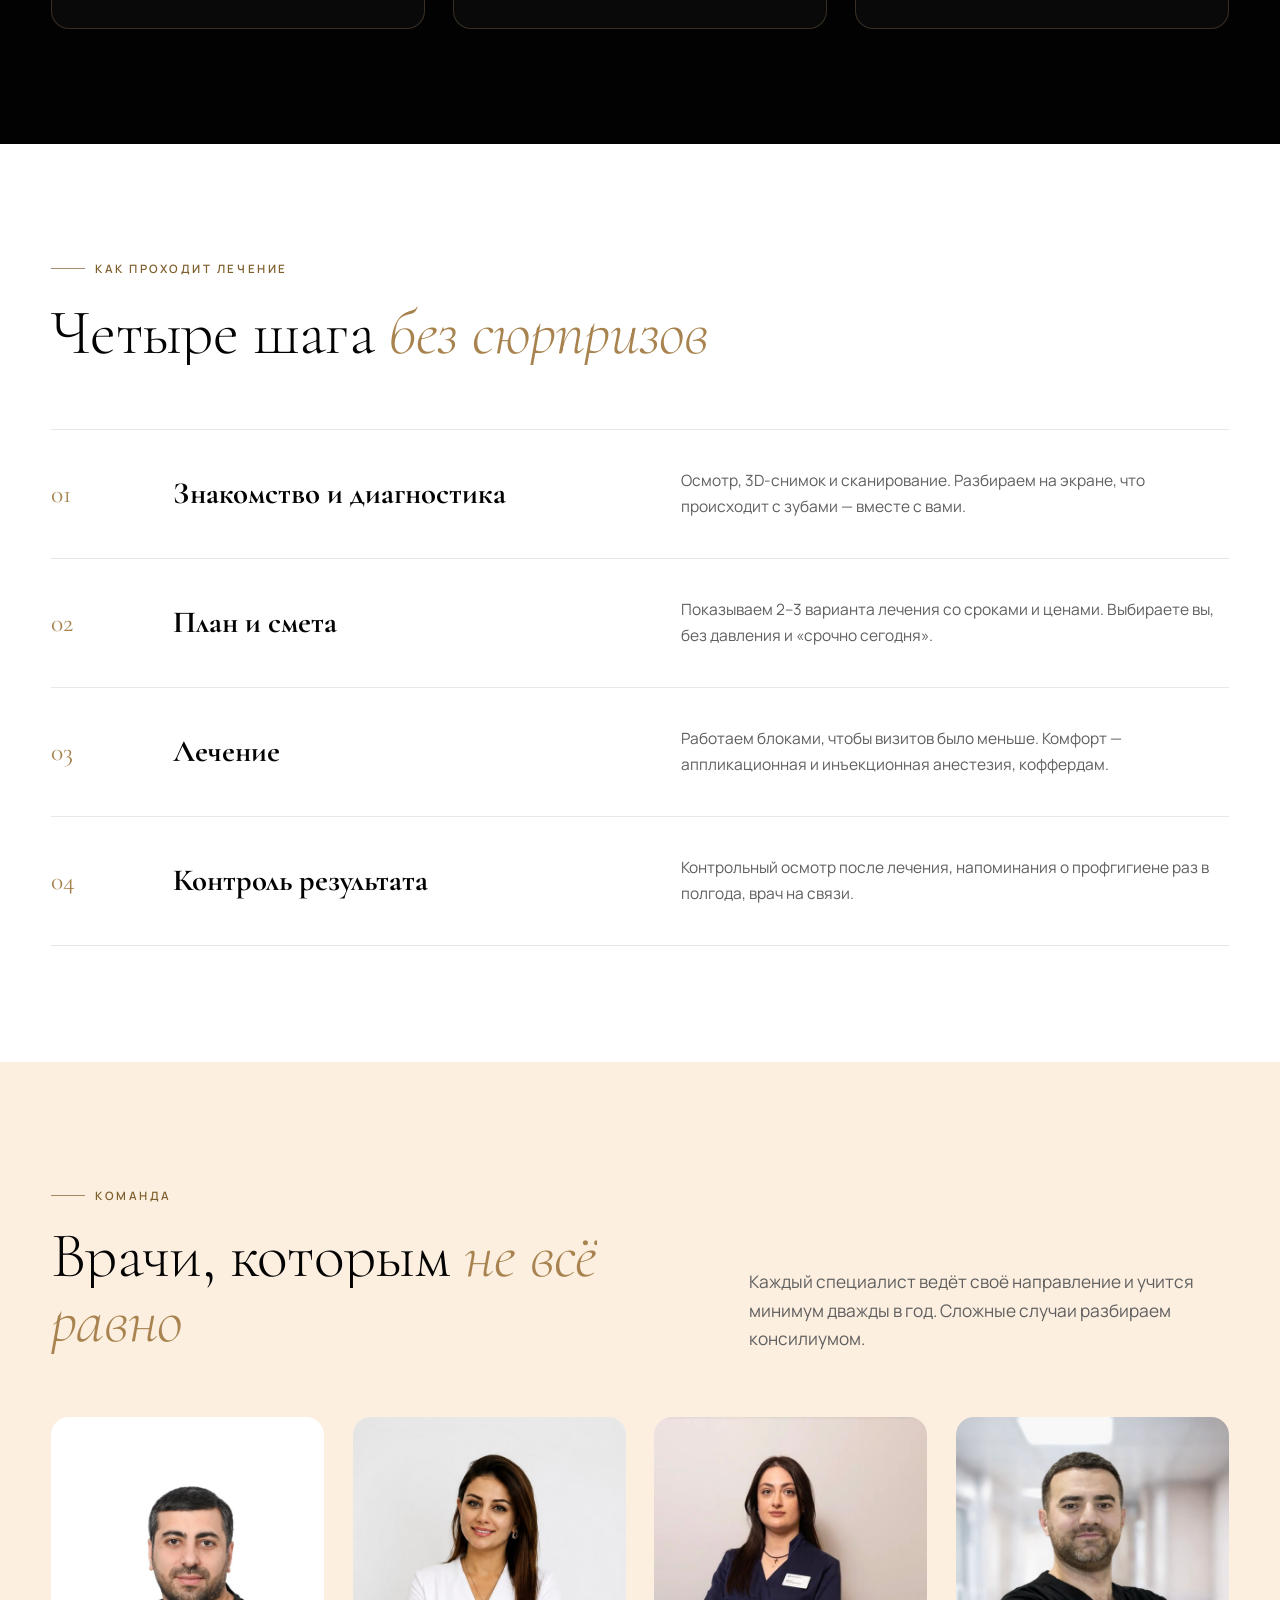
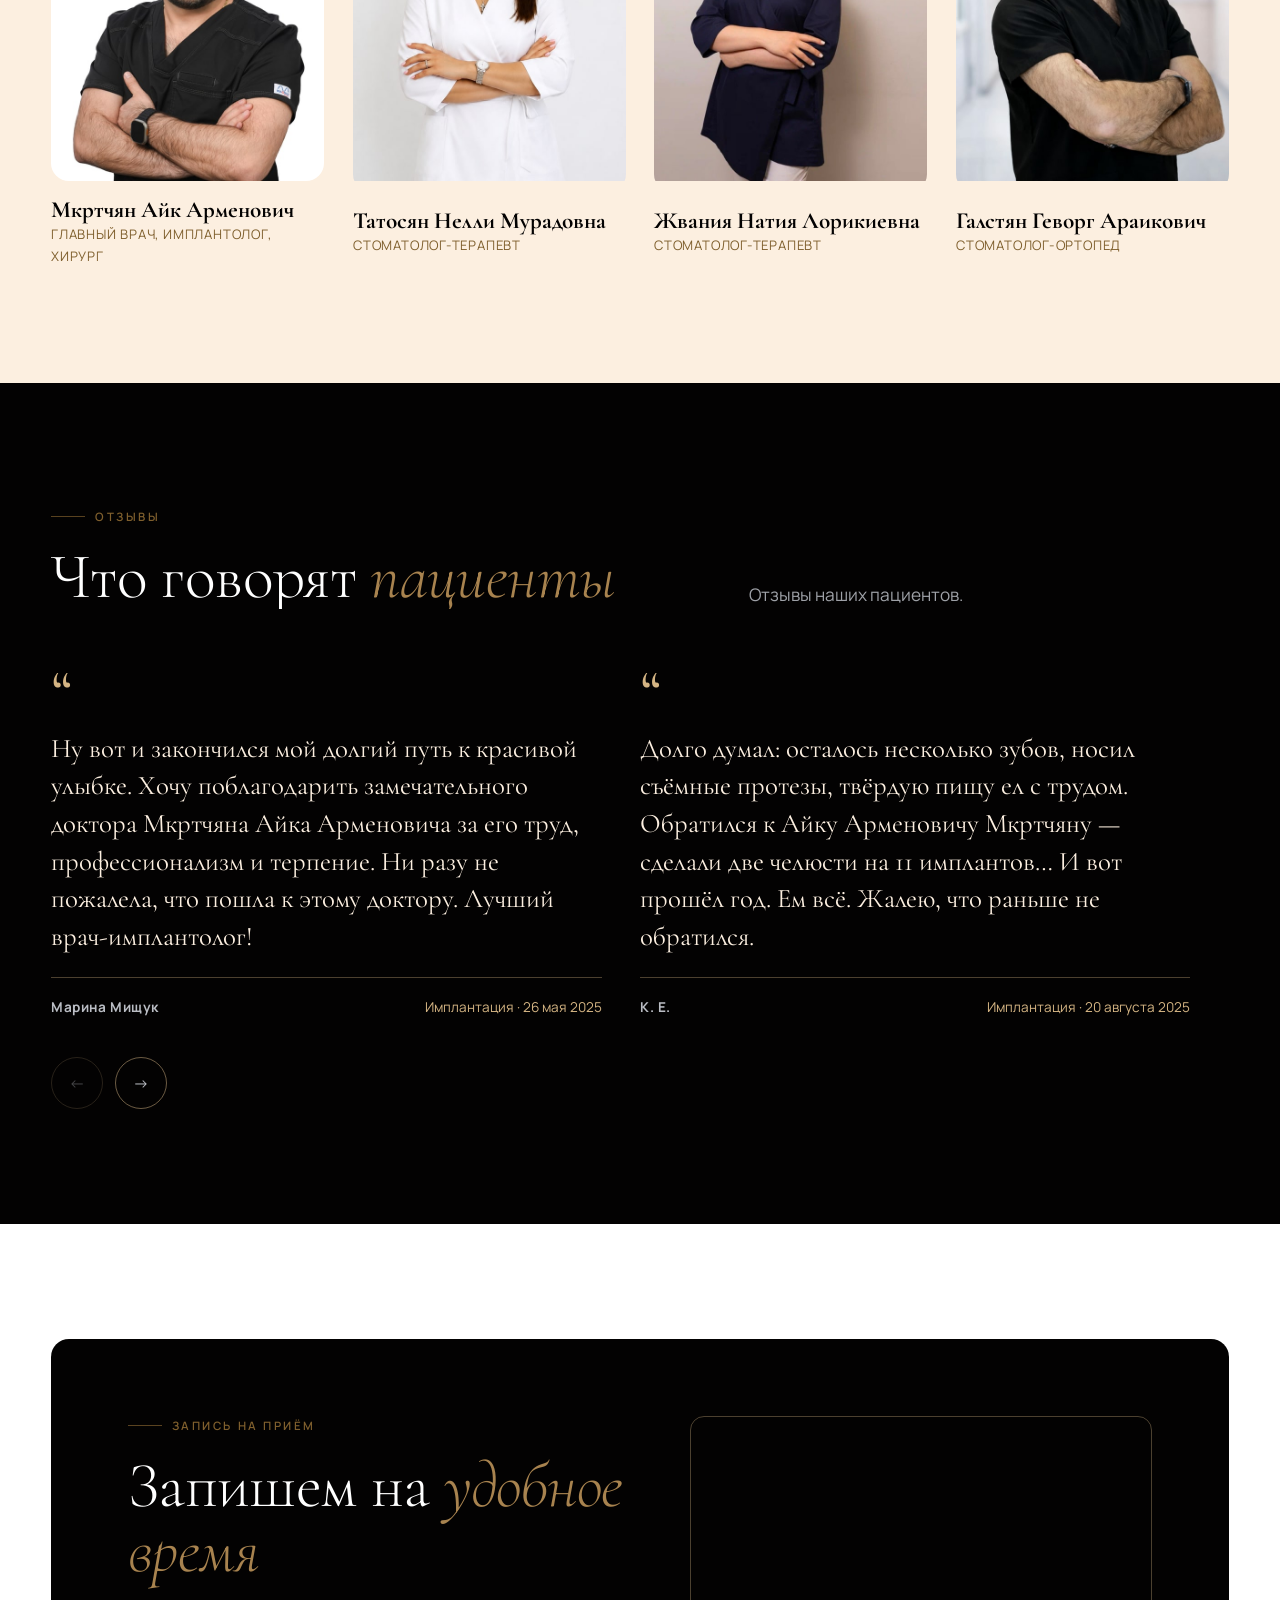
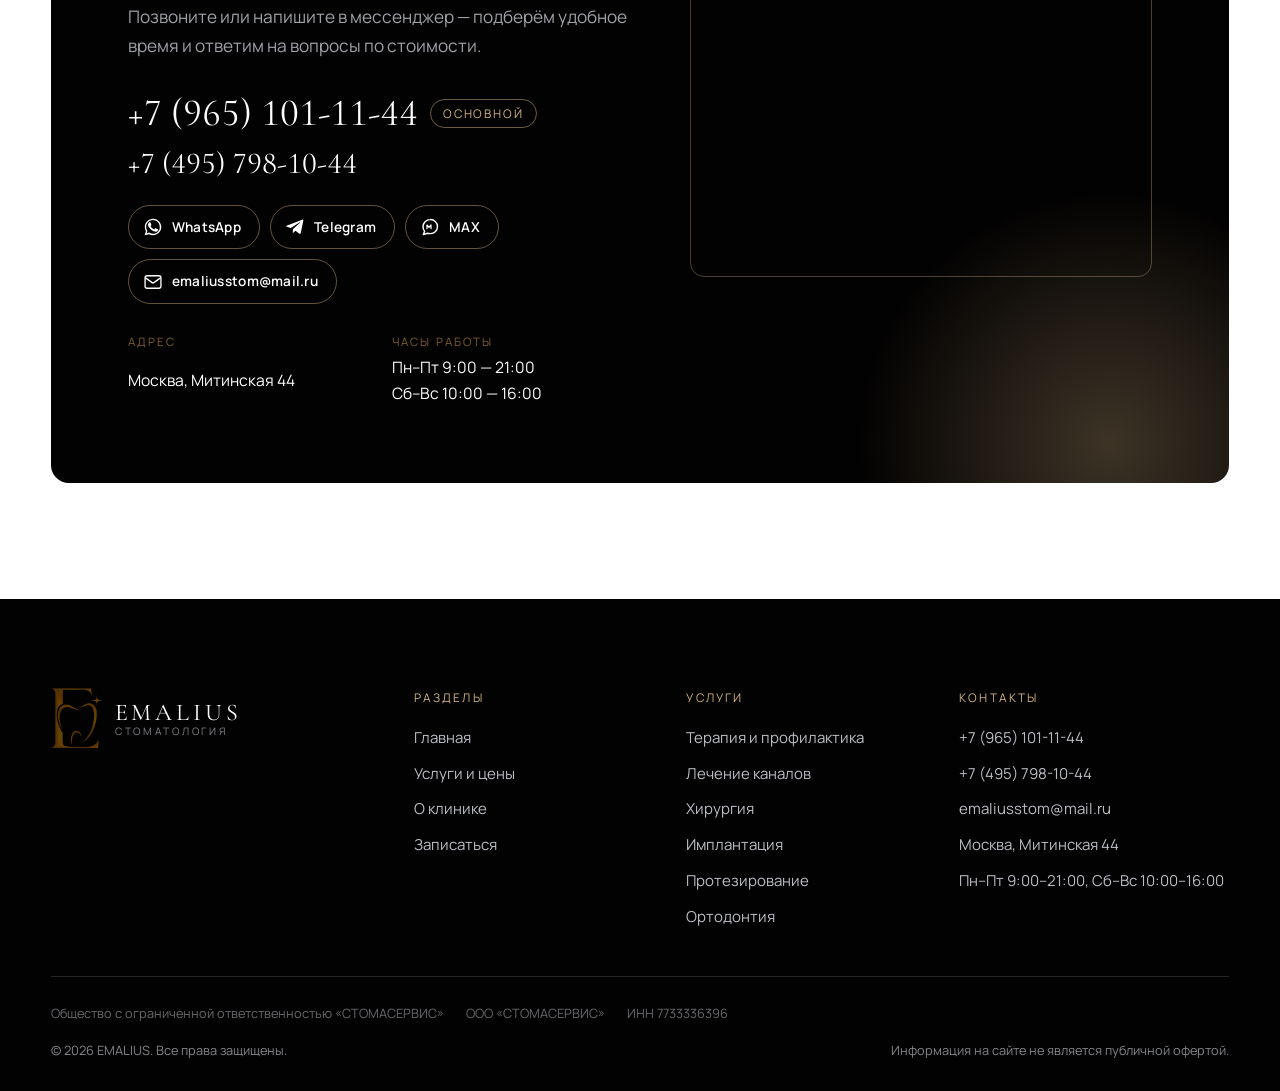
==== commit 85066f4b: "На первом экране зона ожидания вместо портрета, фото компактнее Co-Authored-By: Claude Opus 5 (1M co" ====
--- a/index.html
+++ b/index.html
@@ -258,20 +258,12 @@
 
           <div class="hero__media" data-anim="zoom" style="--delay: 0.15s">
             <img
-              src="assets/img/doctors/hero-head.jpg"
-              alt="Мкртчян Айк Арменович — главный врач стоматологии EMALIUS, хирург-имплантолог"
-              width="900"
-              height="1125"
+              src="assets/img/clinic/hero-lounge.jpg"
+              alt="Зона ожидания стоматологии EMALIUS на Митинской, 44"
+              width="720"
+              height="900"
               fetchpriority="high"
             />
-            <figure class="hero__doc">
-              <figcaption class="hero__doc-name">Мкртчян<br />Айк Арменович</figcaption>
-              <p class="hero__doc-role">
-                Хирург-имплантолог<br />
-                Врач высшей категории
-              </p>
-              <p class="hero__doc-exp">Стаж: <b>12 лет</b></p>
-            </figure>
           </div>
         </div>
 
--- a/assets/css/style.css
+++ b/assets/css/style.css
@@ -913,7 +913,7 @@
 
 @media (min-width: 1000px) {
   .hero__grid {
-    grid-template-columns: 1.05fr 0.95fr;
+    grid-template-columns: 1.4fr 0.6fr;
   }
 }
 
@@ -1053,6 +1053,11 @@
 
 .hero__media {
   position: relative;
+  /* фото вспомогательное, а не главное — держим его скромнее и правее */
+  justify-self: end;
+  width: 100%;
+  max-width: 380px;
+  margin-inline: auto;
 }
 
 .hero__media .ph,
@@ -1066,64 +1071,8 @@
   width: 100%;
   aspect-ratio: 4 / 5;
   object-fit: cover;
-  object-position: top center;
   background: var(--paper);
-}
-
-/* Карточка врача поверх фото */
-.hero__doc {
-  position: absolute;
-  right: clamp(-10px, -1vw, 0px);
-  bottom: 26px;
-  width: clamp(210px, 24vw, 268px);
-  padding: 20px 22px;
-  background: var(--paper);
-  border-radius: var(--radius-lg);
-  box-shadow: 0 30px 64px -32px rgba(3, 2, 2, 0.55);
-}
-
-.hero__doc-name {
-  font-family: var(--font-display);
-  font-size: clamp(1.15rem, 1.5vw, 1.4rem);
-  line-height: 1.15;
-  color: var(--ink);
-}
-
-.hero__doc-role {
-  margin-top: 10px;
-  font-size: 0.82rem;
-  line-height: 1.45;
-  color: var(--ink-mute);
-}
-
-.hero__doc-exp {
-  margin-top: 14px;
-  padding-top: 12px;
-  border-top: 1px solid var(--line);
-  font-family: var(--font-display);
-  font-size: 1.05rem;
-  color: var(--ink);
-  font-variant-numeric: lining-nums;
-}
-
-.hero__doc-exp b {
-  font-weight: 500;
-  color: var(--gold-deep);
-}
-
-@media (max-width: 559px) {
-  .hero__doc {
-    position: static;
-    width: auto;
-    margin-top: -34px;
-    margin-inline: 14px;
-    border: 1px solid var(--line);
-  }
-
-  /* на узких экранах подсказка «листайте» налезала на карточку врача */
-  .hero .scroll-hint {
-    display: none;
-  }
+  box-shadow: 0 34px 70px -40px rgba(3, 2, 2, 0.55);
 }
 
 .hero__badge {
@@ -1172,6 +1121,14 @@
   height: 46px;
   background: linear-gradient(to bottom, var(--gold), transparent);
   animation: scroll-pulse 2.1s var(--ease) infinite;
+}
+
+/* Пока колонки не разошлись, фото стоит внизу первого экрана
+   и подсказка «листайте» ложилась прямо на него */
+@media (max-width: 999px) {
+  .hero .scroll-hint {
+    display: none;
+  }
 }
 
 @keyframes scroll-pulse {
